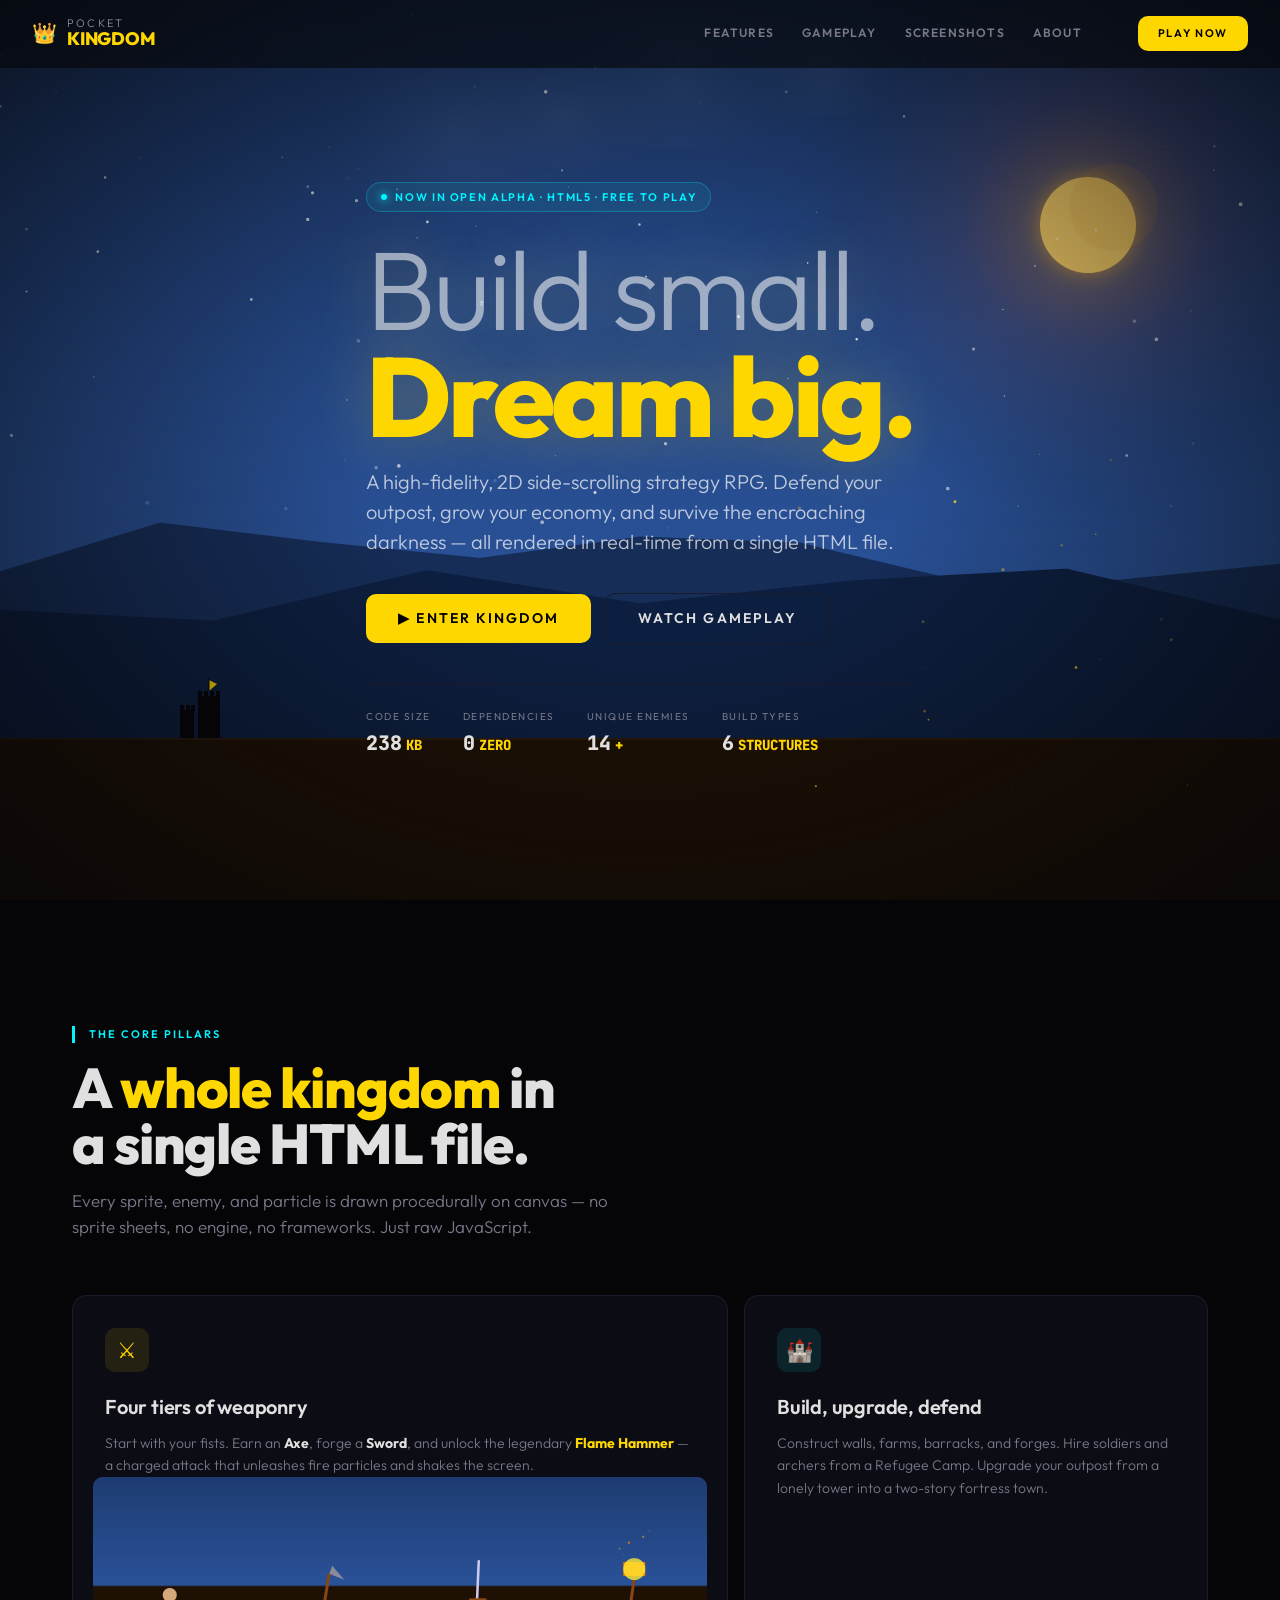
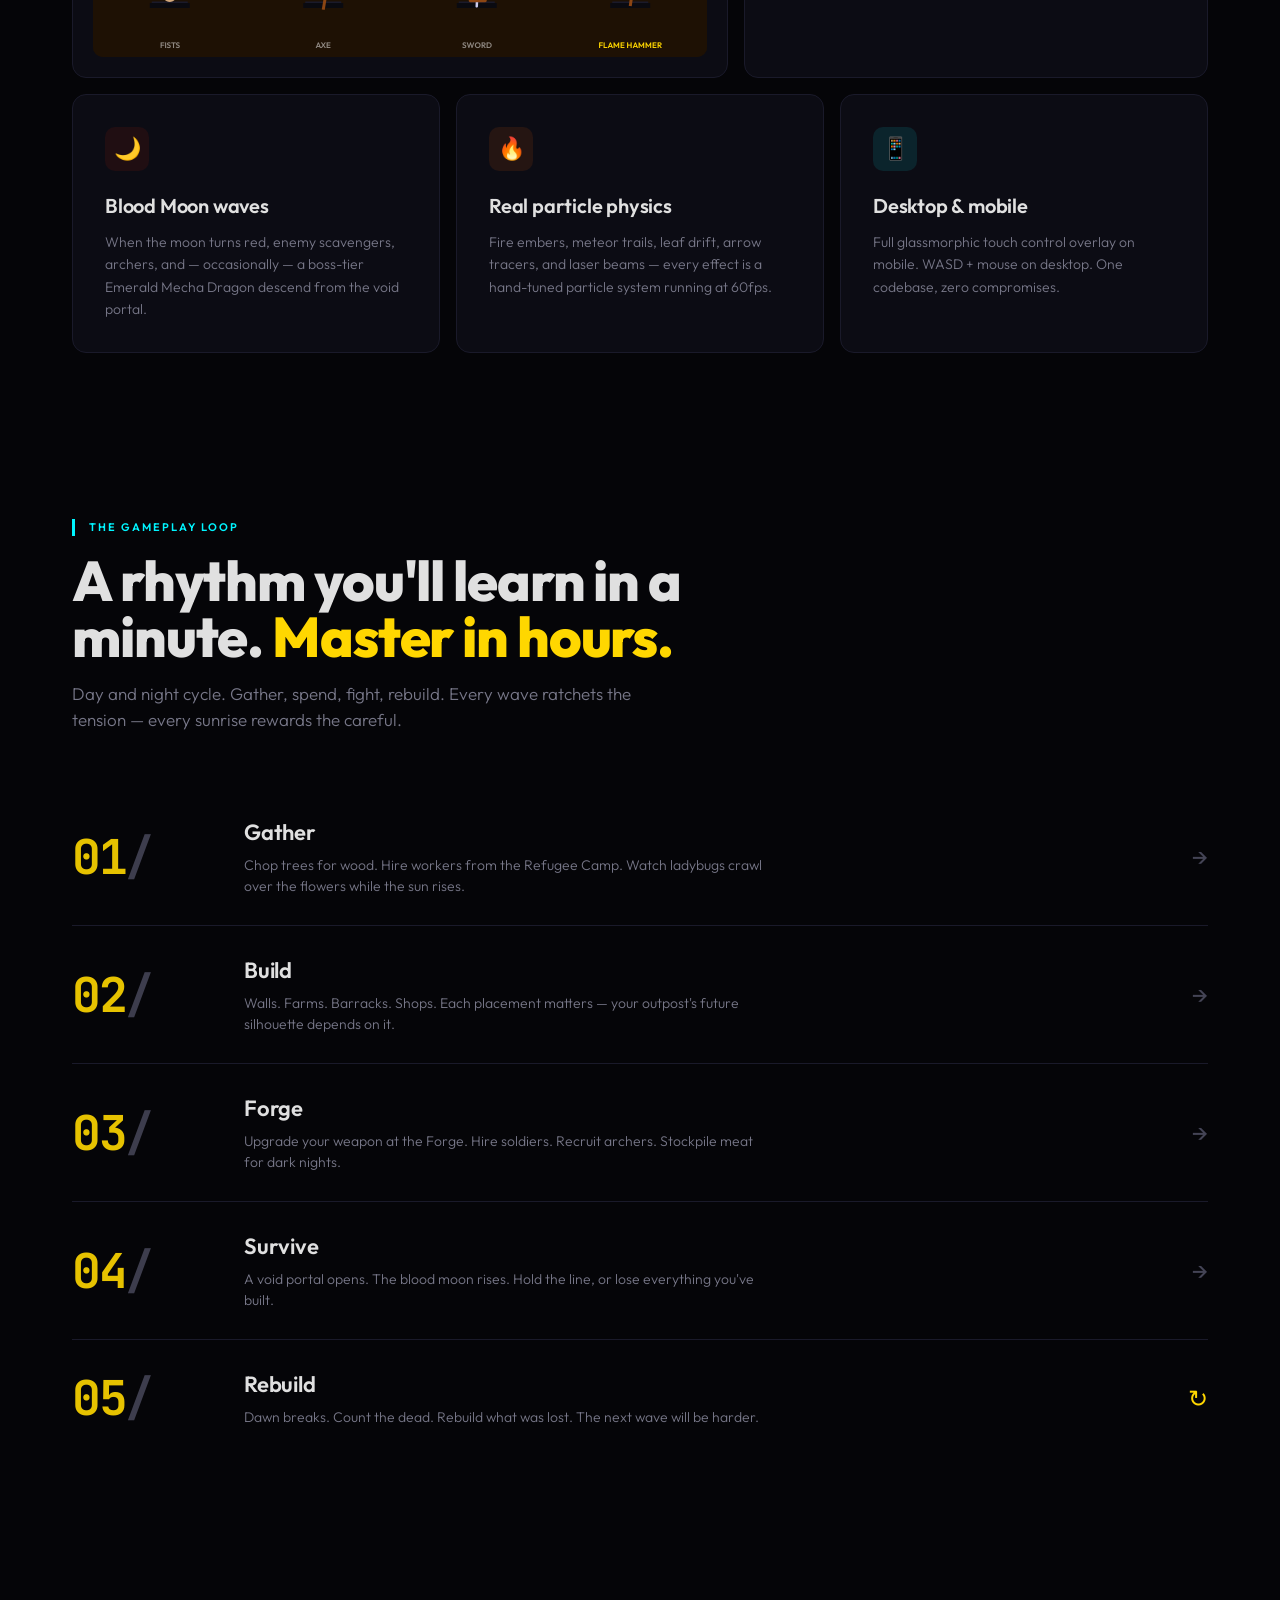
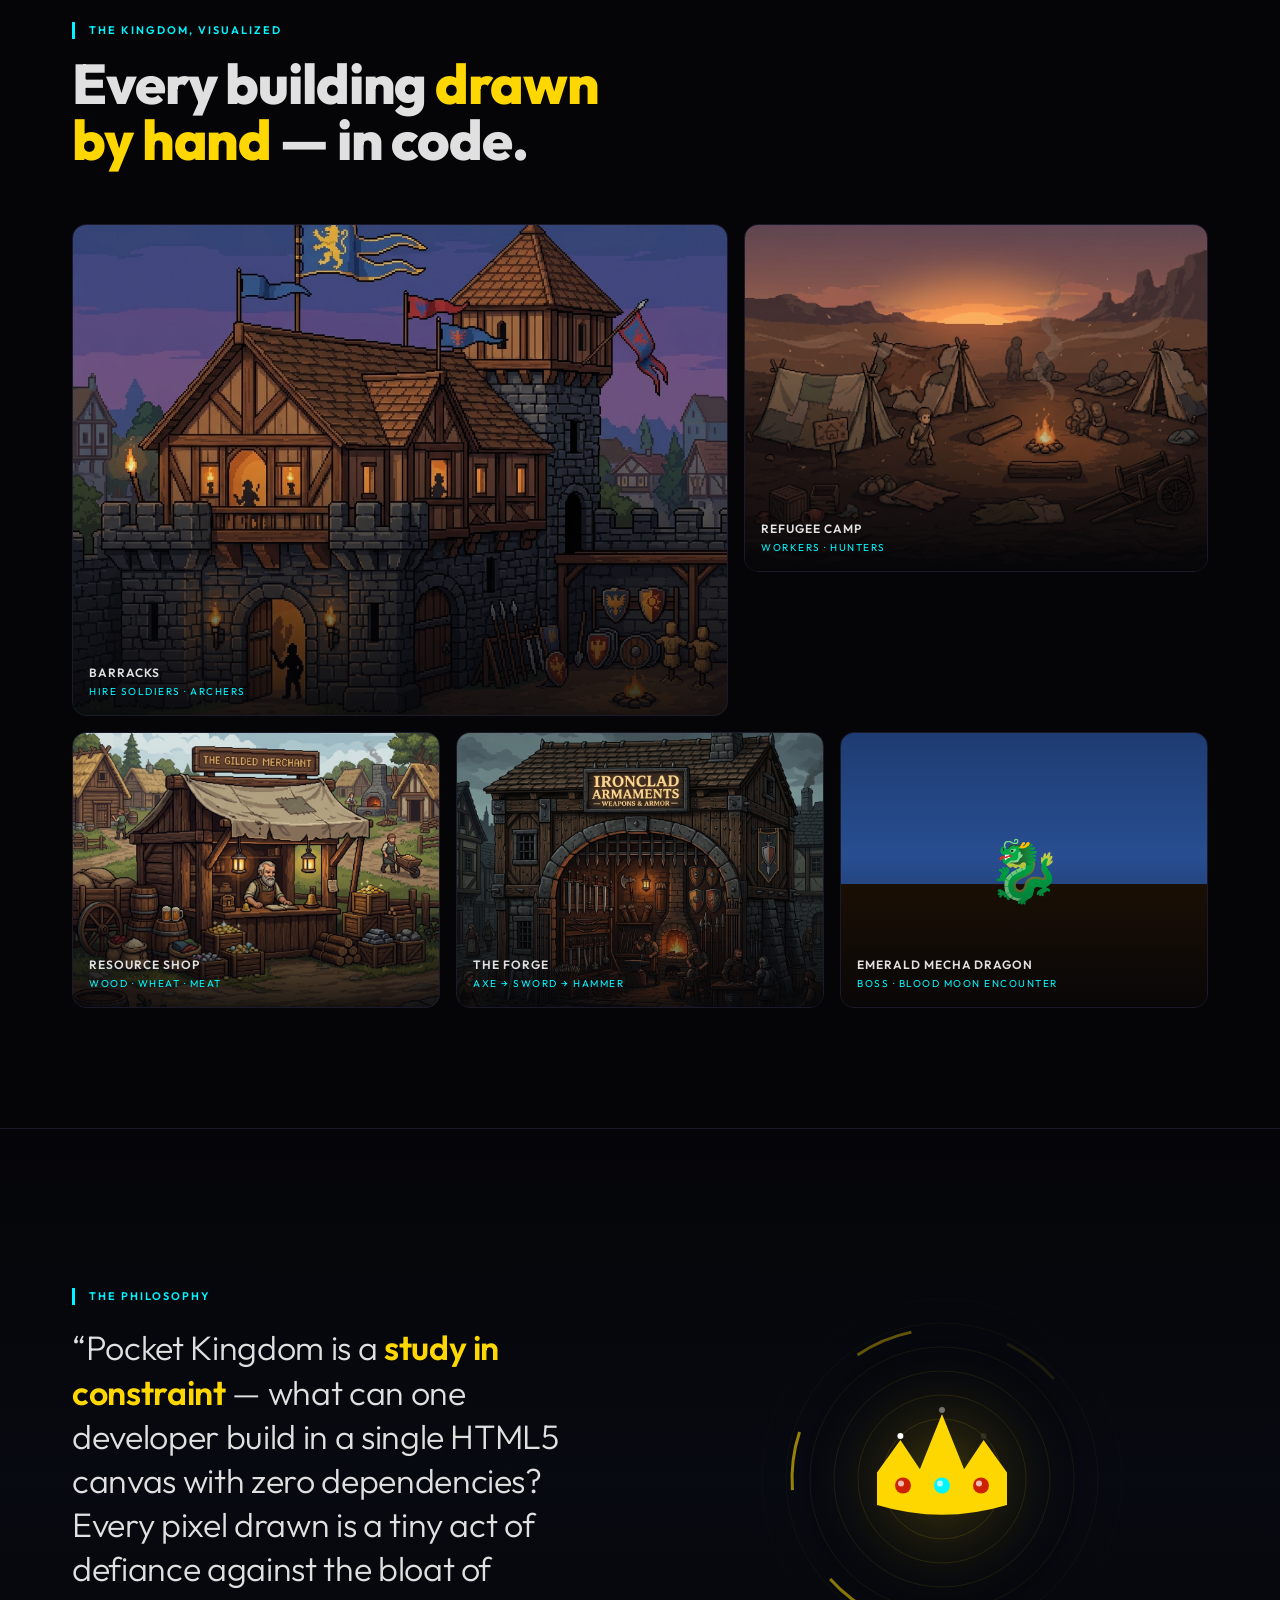
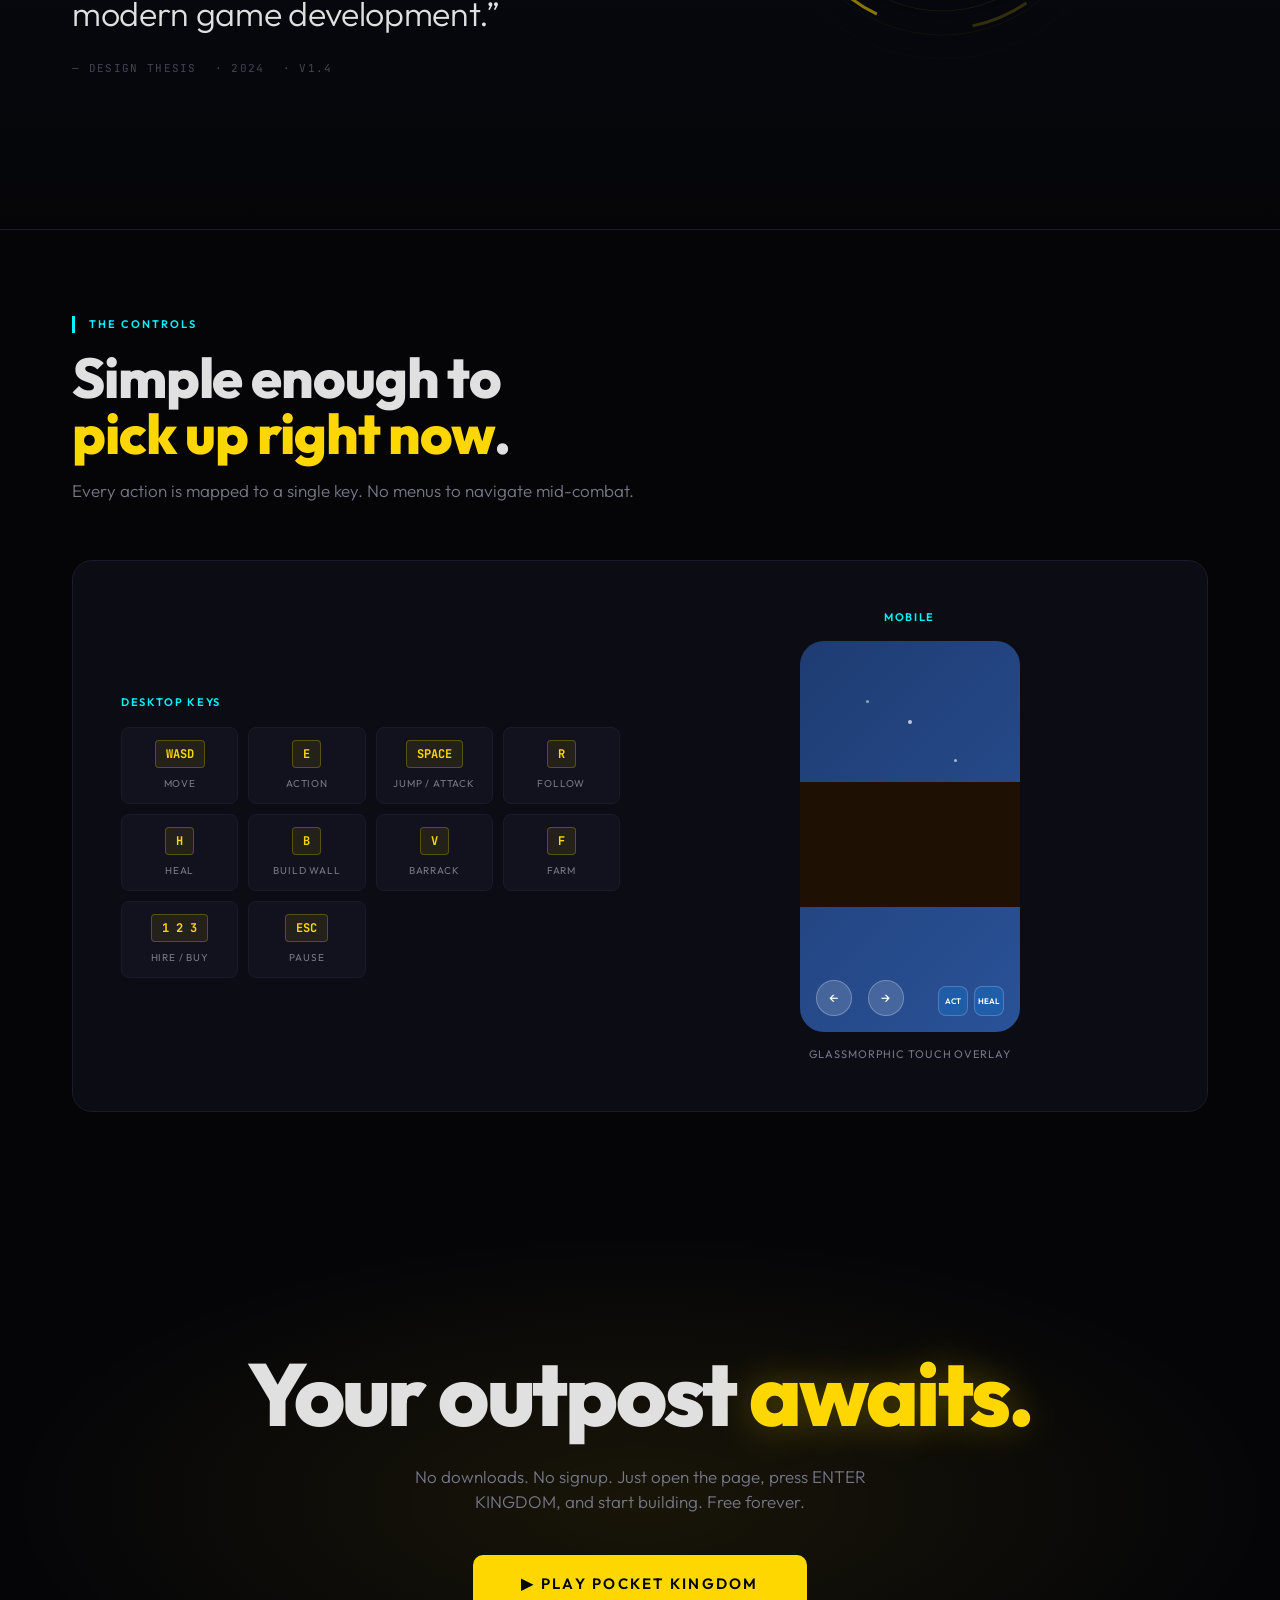
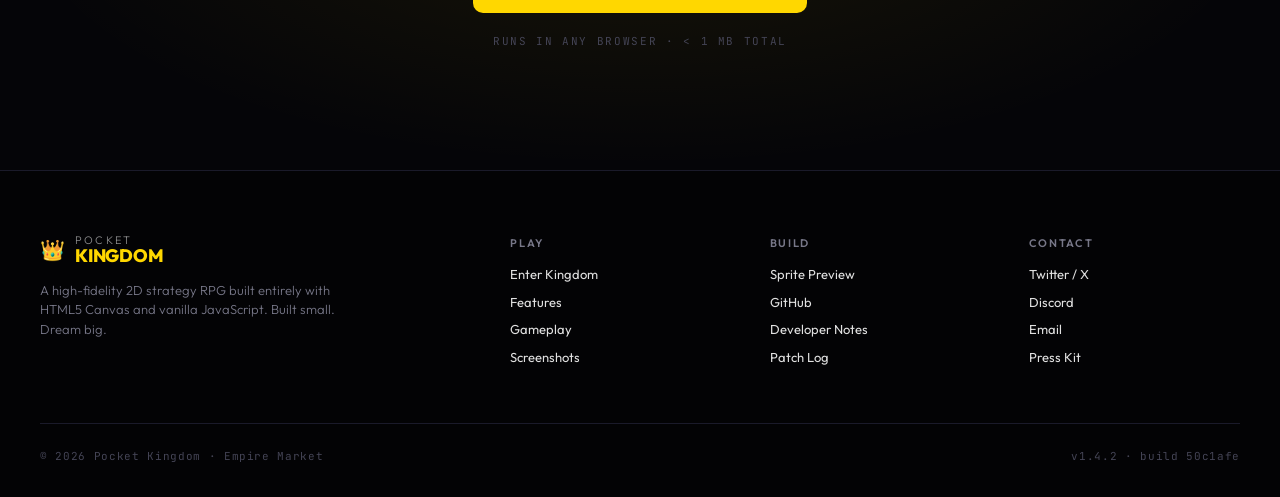
==== landing.html @ aa1c0ee9 "landing page" ====
<!DOCTYPE html>
<html lang="en">
<head>
<meta charset="UTF-8">
<meta name="viewport" content="width=device-width, initial-scale=1.0">
<title>Pocket Kingdom — Build small, Dream big.</title>
<link href="https://fonts.googleapis.com/css2?family=Outfit:wght@300;400;600;800&family=JetBrains+Mono:wght@400;700&display=swap" rel="stylesheet">
<style>
  :root {
    --bg: #050508;
    --surface: #0c0c14;
    --raised: #12121e;
    --border: #1a1a2a;
    --text: #e0e0e0;
    --sub: #777788;
    --muted: #444455;
    --gold: #ffd700;
    --gold-dim: #b89a00;
    --cyan: #00f5ff;
    --fire: #ff6600;
    --blood: #cc2200;
  }
  * { box-sizing: border-box; margin: 0; padding: 0; }
  html { scroll-behavior: smooth; }
  body {
    background: var(--bg); color: var(--text);
    font-family: 'Outfit', sans-serif; font-weight: 400;
    line-height: 1.5; overflow-x: hidden;
  }
  a { color: inherit; text-decoration: none; }
  img, canvas { display: block; max-width: 100%; }

  /* ─── Utility ─── */
  .container { max-width: 1200px; margin: 0 auto; padding: 0 32px; }
  .eyebrow {
    font-size: 11px; font-weight: 600; color: var(--cyan);
    letter-spacing: 0.18em; text-transform: uppercase;
    padding-left: 14px; border-left: 3px solid var(--cyan);
    display: inline-block;
  }
  .btn {
    display: inline-flex; align-items: center; gap: 8px;
    padding: 14px 32px; font-family: inherit; font-size: 14px;
    font-weight: 600; letter-spacing: 0.15em; text-transform: uppercase;
    border: none; border-radius: 10px; cursor: pointer;
    transition: transform 0.15s, box-shadow 0.15s;
  }
  .btn-primary { background: var(--gold); color: #000; }
  .btn-primary:hover { transform: scale(1.04); box-shadow: 0 0 24px rgba(255,215,0,0.35); }
  .btn-ghost {
    background: transparent; color: var(--text);
    border: 1px solid var(--border);
  }
  .btn-ghost:hover { border-color: var(--cyan); color: var(--cyan); }

  /* ─── Nav ─── */
  .nav {
    position: fixed; top: 0; left: 0; right: 0; z-index: 50;
    backdrop-filter: blur(12px); background: rgba(5,5,8,0.6);
    border-bottom: 1px solid transparent;
    transition: background 0.3s, border-color 0.3s;
  }
  .nav.scrolled { background: rgba(5,5,8,0.9); border-bottom-color: var(--border); }
  .nav-inner {
    display: flex; align-items: center; gap: 32px;
    padding: 16px 32px; max-width: 1300px; margin: 0 auto;
  }
  .logo-mark { display: flex; align-items: center; gap: 10px; }
  .logo-mark .crown { color: var(--gold); font-size: 20px; line-height: 1; }
  .logo-mark .text-pocket { font-size: 11px; color: rgba(255,255,255,0.55); letter-spacing: 0.2em; font-weight: 300; }
  .logo-mark .text-kingdom { font-size: 18px; color: var(--gold); font-weight: 800; letter-spacing: -0.01em; line-height: 1; }
  .logo-mark .stacked { display: flex; flex-direction: column; gap: 1px; line-height: 1; }
  .nav-links { display: flex; gap: 28px; margin-left: auto; }
  .nav-links a {
    font-size: 12px; font-weight: 600; color: var(--sub);
    letter-spacing: 0.1em; text-transform: uppercase;
    transition: color 0.2s;
  }
  .nav-links a:hover { color: var(--cyan); }
  .nav-cta { margin-left: 24px; }
  .nav-cta .btn { padding: 9px 20px; font-size: 11px; }
  @media (max-width: 780px) {
    .nav-links { display: none; }
  }

  /* ─── Hero ─── */
  .hero {
    position: relative; min-height: 100vh;
    display: flex; flex-direction: column; justify-content: center;
    padding: 120px 0 80px;
    overflow: hidden;
  }
  #heroCanvas {
    position: absolute; inset: 0; width: 100%; height: 100%;
    z-index: 0;
  }
  .hero-vignette {
    position: absolute; inset: 0; z-index: 1;
    background: radial-gradient(ellipse at center, transparent 30%, rgba(5,5,8,0.75) 100%);
  }
  .hero-inner { position: relative; z-index: 2; }
  .hero-content {
    max-width: 680px;
  }
  .hero-tag {
    display: inline-flex; align-items: center; gap: 8px;
    padding: 6px 14px; border-radius: 999px;
    background: rgba(0,245,255,0.08); border: 1px solid rgba(0,245,255,0.25);
    font-size: 11px; font-weight: 600; color: var(--cyan);
    letter-spacing: 0.15em; text-transform: uppercase;
    margin-bottom: 24px;
  }
  .hero-tag::before {
    content: ''; width: 6px; height: 6px; border-radius: 50%;
    background: var(--cyan); box-shadow: 0 0 8px var(--cyan);
  }
  .hero-title {
    font-size: clamp(48px, 9vw, 112px);
    font-weight: 800; line-height: 0.95;
    letter-spacing: -0.03em;
    margin-bottom: 18px;
    color: var(--gold);
    text-shadow: 0 0 60px rgba(255,215,0,0.25);
  }
  .hero-title .light { color: rgba(255,255,255,0.55); font-weight: 300; }
  .hero-sub {
    font-size: clamp(16px, 2vw, 20px);
    color: rgba(255,255,255,0.7); max-width: 540px;
    margin-bottom: 36px; font-weight: 300;
  }
  .hero-cta { display: flex; flex-wrap: wrap; gap: 14px; align-items: center; margin-bottom: 40px; }
  .hero-stats {
    display: flex; gap: 32px; flex-wrap: wrap;
    padding-top: 24px; border-top: 1px solid var(--border);
  }
  .stat-label { font-size: 10px; color: var(--sub); letter-spacing: 0.15em; text-transform: uppercase; margin-bottom: 4px; }
  .stat-value { font-size: 20px; font-weight: 800; color: var(--text); font-family: 'JetBrains Mono', monospace; }
  .stat-value .unit { color: var(--gold); font-size: 14px; margin-left: 4px; }

  /* ─── Section chrome ─── */
  .section { padding: 120px 0; position: relative; }
  .section-head { margin-bottom: 56px; max-width: 720px; }
  .section-head h2 {
    font-size: clamp(32px, 5vw, 56px);
    font-weight: 800; letter-spacing: -0.02em; line-height: 1;
    margin-top: 16px; margin-bottom: 16px;
    color: var(--text);
    text-wrap: balance;
  }
  .section-head h2 .accent { color: var(--gold); }
  .section-head p {
    font-size: 17px; color: var(--sub); font-weight: 300; max-width: 580px;
    text-wrap: pretty;
  }

  /* ─── Features grid ─── */
  .features-grid {
    display: grid; gap: 16px;
    grid-template-columns: repeat(12, 1fr);
  }
  .feature {
    background: var(--surface); border: 1px solid var(--border);
    border-radius: 14px; padding: 32px; position: relative;
    transition: border-color 0.25s, transform 0.25s;
    overflow: hidden;
  }
  .feature:hover { border-color: rgba(0,245,255,0.4); transform: translateY(-3px); }
  .feature-big { grid-column: span 7; min-height: 380px; display: flex; flex-direction: column; }
  .feature-a { grid-column: span 5; }
  .feature-b { grid-column: span 4; }
  .feature-c { grid-column: span 4; }
  .feature-d { grid-column: span 4; }
  @media (max-width: 900px) {
    .feature-big, .feature-a, .feature-b, .feature-c, .feature-d { grid-column: span 12; }
  }
  .feature-icon {
    width: 44px; height: 44px; border-radius: 10px;
    background: rgba(255,215,0,0.1); color: var(--gold);
    display: flex; align-items: center; justify-content: center;
    margin-bottom: 20px; font-size: 22px;
  }
  .feature-icon.cyan { background: rgba(0,245,255,0.1); color: var(--cyan); }
  .feature-icon.fire { background: rgba(255,102,0,0.1); color: var(--fire); }
  .feature-icon.blood { background: rgba(204,34,0,0.1); color: var(--blood); }
  .feature h3 {
    font-size: 20px; font-weight: 600; letter-spacing: -0.01em;
    margin-bottom: 10px; color: var(--text);
  }
  .feature p { font-size: 14px; color: var(--sub); font-weight: 300; line-height: 1.6; }
  .feature-big .feature-visual {
    margin-top: auto; height: 180px;
    background: linear-gradient(to bottom, #1e3c72 0%, #2a5298 60%, #1e1104 60%, #1e1104 100%);
    border-radius: 10px; position: relative; overflow: hidden;
    margin-left: -12px; margin-right: -12px; margin-bottom: -12px;
  }

  /* ─── Gameplay loop ─── */
  .loop-wrap { margin-top: 48px; }
  .loop-row {
    display: grid; grid-template-columns: 140px 1fr auto;
    gap: 32px; align-items: center;
    padding: 28px 0; border-bottom: 1px solid var(--border);
  }
  .loop-row:last-child { border-bottom: none; }
  .loop-num {
    font-family: 'JetBrains Mono', monospace;
    font-size: 48px; font-weight: 700; color: var(--gold);
    letter-spacing: -0.05em; line-height: 1;
    opacity: 0.9;
  }
  .loop-num .slash { color: var(--muted); }
  .loop-text h4 { font-size: 22px; font-weight: 600; margin-bottom: 6px; letter-spacing: -0.01em; }
  .loop-text p { font-size: 14px; color: var(--sub); font-weight: 300; max-width: 520px; }
  .loop-arrow {
    font-size: 24px; color: var(--muted);
    transition: color 0.2s;
  }
  .loop-row:hover .loop-arrow { color: var(--cyan); }
  @media (max-width: 720px) {
    .loop-row { grid-template-columns: 80px 1fr; }
    .loop-arrow { display: none; }
    .loop-num { font-size: 36px; }
  }

  /* ─── Screenshots ─── */
  .shots {
    display: grid; grid-template-columns: repeat(12, 1fr);
    gap: 16px;
  }
  .shot {
    border-radius: 14px; overflow: hidden;
    position: relative; aspect-ratio: 4/3;
    background: var(--surface); border: 1px solid var(--border);
  }
  .shot img { width: 100%; height: 100%; object-fit: cover; }
  .shot::after {
    content: ''; position: absolute; inset: 0;
    background: linear-gradient(to top, rgba(5,5,8,0.85) 0%, transparent 55%);
    pointer-events: none;
  }
  .shot-caption {
    position: absolute; left: 16px; bottom: 16px; z-index: 2;
    font-size: 12px; font-weight: 600; color: var(--text);
    letter-spacing: 0.08em; text-transform: uppercase;
  }
  .shot-caption small { display: block; color: var(--cyan); font-size: 10px; font-weight: 400; margin-top: 2px; letter-spacing: 0.15em; }
  .shot-a { grid-column: span 7; }
  .shot-b { grid-column: span 5; }
  .shot-c { grid-column: span 4; }
  .shot-d { grid-column: span 4; }
  .shot-e { grid-column: span 4; }
  @media (max-width: 900px) {
    .shot-a, .shot-b, .shot-c, .shot-d, .shot-e { grid-column: span 12; }
  }

  /* ─── Story / About ─── */
  .story {
    position: relative; padding: 140px 0;
    background: linear-gradient(180deg, transparent 0%, rgba(30,60,114,0.08) 50%, transparent 100%);
    border-top: 1px solid var(--border);
    border-bottom: 1px solid var(--border);
  }
  .story-grid {
    display: grid; grid-template-columns: 1fr 1fr; gap: 72px; align-items: center;
  }
  @media (max-width: 900px) { .story-grid { grid-template-columns: 1fr; gap: 48px; } }
  .story-quote {
    font-size: clamp(24px, 3vw, 34px);
    font-weight: 300; line-height: 1.3; letter-spacing: -0.01em;
    color: var(--text); margin-bottom: 24px;
    text-wrap: pretty;
  }
  .story-quote em { color: var(--gold); font-style: normal; font-weight: 600; }
  .story-meta { display: flex; gap: 18px; font-size: 11px; color: var(--muted); letter-spacing: 0.12em; text-transform: uppercase; font-family: 'JetBrains Mono', monospace; }
  .story-visual {
    aspect-ratio: 1/1; max-width: 420px; margin: 0 auto;
    position: relative;
  }

  /* ─── Controls showcase ─── */
  .controls-showcase {
    display: grid; grid-template-columns: 1fr 1fr; gap: 40px; align-items: center;
    background: var(--surface); border: 1px solid var(--border);
    border-radius: 20px; padding: 48px; margin-top: 48px;
  }
  @media (max-width: 780px) { .controls-showcase { grid-template-columns: 1fr; padding: 32px; } }
  .keys-grid { display: grid; grid-template-columns: repeat(auto-fill, minmax(100px, 1fr)); gap: 10px; }
  .key {
    background: var(--raised); border: 1px solid var(--border);
    border-radius: 8px; padding: 12px; text-align: center;
    transition: border-color 0.2s, transform 0.15s;
  }
  .key:hover { border-color: var(--gold); transform: translateY(-2px); }
  .key-cap {
    display: inline-block; padding: 4px 10px;
    font-family: 'JetBrains Mono', monospace;
    font-size: 12px; font-weight: 700; color: var(--gold);
    background: rgba(255,215,0,0.08); border: 1px solid rgba(255,215,0,0.25);
    border-radius: 4px; margin-bottom: 8px;
  }
  .key-label { font-size: 10px; color: var(--sub); letter-spacing: 0.08em; text-transform: uppercase; }

  /* ─── Final CTA ─── */
  .cta-band {
    padding: 120px 32px; text-align: center;
    position: relative; overflow: hidden;
  }
  .cta-band::before {
    content: ''; position: absolute; inset: 0;
    background: radial-gradient(ellipse at center, rgba(255,215,0,0.08), transparent 70%);
    pointer-events: none;
  }
  .cta-band h2 {
    font-size: clamp(40px, 7vw, 88px); font-weight: 800;
    letter-spacing: -0.03em; line-height: 0.95;
    margin-bottom: 28px; color: var(--text);
  }
  .cta-band h2 .gold { color: var(--gold); text-shadow: 0 0 40px rgba(255,215,0,0.3); }
  .cta-band p { font-size: 17px; color: var(--sub); max-width: 520px; margin: 0 auto 40px; font-weight: 300; }

  /* ─── Footer ─── */
  footer {
    background: #030305; padding: 64px 32px 32px;
    border-top: 1px solid var(--border);
  }
  .footer-grid {
    display: grid; grid-template-columns: 2fr 1fr 1fr 1fr; gap: 48px;
    max-width: 1200px; margin: 0 auto;
  }
  @media (max-width: 720px) { .footer-grid { grid-template-columns: 1fr 1fr; } }
  .footer-col h5 {
    font-size: 11px; color: var(--sub); font-weight: 600;
    letter-spacing: 0.15em; text-transform: uppercase;
    margin-bottom: 14px;
  }
  .footer-col a {
    display: block; font-size: 13px; color: var(--text);
    margin-bottom: 8px; font-weight: 400;
    transition: color 0.2s;
  }
  .footer-col a:hover { color: var(--cyan); }
  .footer-bottom {
    max-width: 1200px; margin: 48px auto 0; padding-top: 24px;
    border-top: 1px solid var(--border);
    display: flex; justify-content: space-between; flex-wrap: wrap; gap: 16px;
    font-size: 11px; color: var(--muted); letter-spacing: 0.06em;
    font-family: 'JetBrains Mono', monospace;
  }
</style>
</head>
<body>

<!-- ─── Nav ─── -->
<nav class="nav" id="nav">
  <div class="nav-inner">
    <a class="logo-mark" href="#">
      <span class="crown">👑</span>
      <div class="stacked">
        <span class="text-pocket">POCKET</span>
        <span class="text-kingdom">KINGDOM</span>
      </div>
    </a>
    <div class="nav-links">
      <a href="#features">Features</a>
      <a href="#loop">Gameplay</a>
      <a href="#screenshots">Screenshots</a>
      <a href="#story">About</a>
    </div>
    <div class="nav-cta">
      <a class="btn btn-primary" href="ui_kits/pocket-kingdom/index.html">Play Now</a>
    </div>
  </div>
</nav>

<!-- ─── Hero ─── -->
<header class="hero">
  <canvas id="heroCanvas"></canvas>
  <div class="hero-vignette"></div>
  <div class="container hero-inner">
    <div class="hero-content">
      <span class="hero-tag">Now in Open Alpha · HTML5 · Free to Play</span>
      <h1 class="hero-title"><span class="light">Build small.</span><br>Dream big.</h1>
      <p class="hero-sub">
        A high-fidelity, 2D side-scrolling strategy RPG. Defend your outpost, grow
        your economy, and survive the encroaching darkness — all rendered in real-time
        from a single HTML file.
      </p>
      <div class="hero-cta">
        <a class="btn btn-primary" href="ui_kits/pocket-kingdom/index.html">▶ Enter Kingdom</a>
        <a class="btn btn-ghost" href="#features">Watch Gameplay</a>
      </div>
      <div class="hero-stats">
        <div>
          <div class="stat-label">Code size</div>
          <div class="stat-value">238<span class="unit">KB</span></div>
        </div>
        <div>
          <div class="stat-label">Dependencies</div>
          <div class="stat-value">0<span class="unit">ZERO</span></div>
        </div>
        <div>
          <div class="stat-label">Unique enemies</div>
          <div class="stat-value">14<span class="unit">+</span></div>
        </div>
        <div>
          <div class="stat-label">Build types</div>
          <div class="stat-value">6<span class="unit">STRUCTURES</span></div>
        </div>
      </div>
    </div>
  </div>
</header>

<!-- ─── Features ─── -->
<section class="section" id="features">
  <div class="container">
    <div class="section-head">
      <span class="eyebrow">The Core Pillars</span>
      <h2>A <span class="accent">whole kingdom</span> in a single HTML file.</h2>
      <p>Every sprite, enemy, and particle is drawn procedurally on canvas — no sprite sheets, no engine, no frameworks. Just raw JavaScript.</p>
    </div>
    <div class="features-grid">
      <div class="feature feature-big">
        <div class="feature-icon">⚔</div>
        <h3>Four tiers of weaponry</h3>
        <p>
          Start with your fists. Earn an <strong style="color:var(--text)">Axe</strong>, forge a <strong style="color:var(--text)">Sword</strong>,
          and unlock the legendary <strong style="color:var(--gold)">Flame Hammer</strong> —
          a charged attack that unleashes fire particles and shakes the screen.
        </p>
        <div class="feature-visual" id="weaponVisual"></div>
      </div>
      <div class="feature feature-a">
        <div class="feature-icon cyan">🏰</div>
        <h3>Build, upgrade, defend</h3>
        <p>Construct walls, farms, barracks, and forges. Hire soldiers and archers from a Refugee Camp. Upgrade your outpost from a lonely tower into a two-story fortress town.</p>
      </div>
      <div class="feature feature-b">
        <div class="feature-icon blood">🌙</div>
        <h3>Blood Moon waves</h3>
        <p>When the moon turns red, enemy scavengers, archers, and — occasionally — a boss-tier Emerald Mecha Dragon descend from the void portal.</p>
      </div>
      <div class="feature feature-c">
        <div class="feature-icon fire">🔥</div>
        <h3>Real particle physics</h3>
        <p>Fire embers, meteor trails, leaf drift, arrow tracers, and laser beams — every effect is a hand-tuned particle system running at 60fps.</p>
      </div>
      <div class="feature feature-d">
        <div class="feature-icon cyan">📱</div>
        <h3>Desktop &amp; mobile</h3>
        <p>Full glassmorphic touch control overlay on mobile. WASD + mouse on desktop. One codebase, zero compromises.</p>
      </div>
    </div>
  </div>
</section>

<!-- ─── Gameplay loop ─── -->
<section class="section" id="loop" style="padding-top:40px">
  <div class="container">
    <div class="section-head">
      <span class="eyebrow">The Gameplay Loop</span>
      <h2>A rhythm you'll learn in a minute. <span class="accent">Master in hours.</span></h2>
      <p>Day and night cycle. Gather, spend, fight, rebuild. Every wave ratchets the tension — every sunrise rewards the careful.</p>
    </div>

    <div class="loop-wrap">
      <div class="loop-row">
        <div class="loop-num">01<span class="slash">/</span></div>
        <div class="loop-text">
          <h4>Gather</h4>
          <p>Chop trees for wood. Hire workers from the Refugee Camp. Watch ladybugs crawl over the flowers while the sun rises.</p>
        </div>
        <div class="loop-arrow">→</div>
      </div>
      <div class="loop-row">
        <div class="loop-num">02<span class="slash">/</span></div>
        <div class="loop-text">
          <h4>Build</h4>
          <p>Walls. Farms. Barracks. Shops. Each placement matters — your outpost's future silhouette depends on it.</p>
        </div>
        <div class="loop-arrow">→</div>
      </div>
      <div class="loop-row">
        <div class="loop-num">03<span class="slash">/</span></div>
        <div class="loop-text">
          <h4>Forge</h4>
          <p>Upgrade your weapon at the Forge. Hire soldiers. Recruit archers. Stockpile meat for dark nights.</p>
        </div>
        <div class="loop-arrow">→</div>
      </div>
      <div class="loop-row">
        <div class="loop-num">04<span class="slash">/</span></div>
        <div class="loop-text">
          <h4>Survive</h4>
          <p>A void portal opens. The blood moon rises. Hold the line, or lose everything you've built.</p>
        </div>
        <div class="loop-arrow">→</div>
      </div>
      <div class="loop-row">
        <div class="loop-num">05<span class="slash">/</span></div>
        <div class="loop-text">
          <h4>Rebuild</h4>
          <p>Dawn breaks. Count the dead. Rebuild what was lost. The next wave will be harder.</p>
        </div>
        <div class="loop-arrow" style="color:var(--gold)">↻</div>
      </div>
    </div>
  </div>
</section>

<!-- ─── Screenshots ─── -->
<section class="section" id="screenshots" style="padding-top:40px">
  <div class="container">
    <div class="section-head">
      <span class="eyebrow">The Kingdom, Visualized</span>
      <h2>Every building <span class="accent">drawn by hand</span> — in code.</h2>
    </div>
    <div class="shots">
      <div class="shot shot-a">
        <img src="assets/barracks.png" alt="Barracks">
        <div class="shot-caption">Barracks<small>HIRE SOLDIERS · ARCHERS</small></div>
      </div>
      <div class="shot shot-b">
        <img src="assets/refugee_camp.png" alt="Refugee Camp">
        <div class="shot-caption">Refugee Camp<small>WORKERS · HUNTERS</small></div>
      </div>
      <div class="shot shot-c">
        <img src="assets/resource_shop.png" alt="Resource Shop">
        <div class="shot-caption">Resource Shop<small>WOOD · WHEAT · MEAT</small></div>
      </div>
      <div class="shot shot-d">
        <img src="assets/weapon_shop.png" alt="The Forge">
        <div class="shot-caption">The Forge<small>AXE → SWORD → HAMMER</small></div>
      </div>
      <div class="shot shot-e">
        <div style="width:100%;height:100%;background:linear-gradient(180deg,#1e3c72 0%,#2a5298 55%,#1e1104 55%,#1e1104 100%);position:relative" id="dragonShot">
          <div style="position:absolute;inset:0;display:flex;align-items:center;justify-content:center;font-size:60px">🐉</div>
        </div>
        <div class="shot-caption">Emerald Mecha Dragon<small>BOSS · BLOOD MOON ENCOUNTER</small></div>
      </div>
    </div>
  </div>
</section>

<!-- ─── Story / About ─── -->
<section class="story" id="story">
  <div class="container">
    <div class="story-grid">
      <div>
        <span class="eyebrow">The Philosophy</span>
        <p class="story-quote" style="margin-top:20px">
          “Pocket Kingdom is a <em>study in constraint</em> — what can one developer build
          in a single HTML5 canvas with zero dependencies? Every pixel drawn is a tiny
          act of defiance against the bloat of modern game development.”
        </p>
        <div class="story-meta">
          <span>— Design Thesis</span>
          <span>· 2024</span>
          <span>· V1.4</span>
        </div>
      </div>
      <div class="story-visual">
        <canvas id="storyCanvas" width="420" height="420" style="width:100%;height:auto"></canvas>
      </div>
    </div>
  </div>
</section>

<!-- ─── Controls showcase ─── -->
<section class="section" style="padding-top:80px">
  <div class="container">
    <div class="section-head">
      <span class="eyebrow">The Controls</span>
      <h2>Simple enough to <span class="accent">pick up right now</span>.</h2>
      <p>Every action is mapped to a single key. No menus to navigate mid-combat.</p>
    </div>
    <div class="controls-showcase">
      <div>
        <div style="font-size:11px;color:var(--cyan);letter-spacing:0.15em;text-transform:uppercase;font-weight:600;margin-bottom:16px">Desktop Keys</div>
        <div class="keys-grid">
          <div class="key"><span class="key-cap">WASD</span><div class="key-label">Move</div></div>
          <div class="key"><span class="key-cap">E</span><div class="key-label">Action</div></div>
          <div class="key"><span class="key-cap">SPACE</span><div class="key-label">Jump / Attack</div></div>
          <div class="key"><span class="key-cap">R</span><div class="key-label">Follow</div></div>
          <div class="key"><span class="key-cap">H</span><div class="key-label">Heal</div></div>
          <div class="key"><span class="key-cap">B</span><div class="key-label">Build Wall</div></div>
          <div class="key"><span class="key-cap">V</span><div class="key-label">Barrack</div></div>
          <div class="key"><span class="key-cap">F</span><div class="key-label">Farm</div></div>
          <div class="key"><span class="key-cap">1 2 3</span><div class="key-label">Hire / Buy</div></div>
          <div class="key"><span class="key-cap">ESC</span><div class="key-label">Pause</div></div>
        </div>
      </div>
      <div style="text-align:center">
        <div style="font-size:11px;color:var(--cyan);letter-spacing:0.15em;text-transform:uppercase;font-weight:600;margin-bottom:16px">Mobile</div>
        <div style="background:linear-gradient(135deg,#1e3c72,#2a5298);aspect-ratio:9/16;max-width:220px;margin:0 auto;border-radius:24px;position:relative;padding:20px;overflow:hidden">
          <!-- Mini mobile preview -->
          <div style="position:absolute;bottom:16px;left:16px;display:flex;gap:16px">
            <div style="width:36px;height:36px;border-radius:50%;background:rgba(255,255,255,0.15);border:1px solid rgba(255,255,255,0.25);display:flex;align-items:center;justify-content:center;font-size:14px;color:#fff">←</div>
            <div style="width:36px;height:36px;border-radius:50%;background:rgba(255,255,255,0.15);border:1px solid rgba(255,255,255,0.25);display:flex;align-items:center;justify-content:center;font-size:14px;color:#fff">→</div>
          </div>
          <div style="position:absolute;bottom:16px;right:16px;display:flex;gap:6px">
            <div style="width:30px;height:30px;border-radius:8px;background:rgba(0,150,255,0.2);border:1px solid rgba(255,255,255,0.2);display:flex;align-items:center;justify-content:center;font-size:8px;color:#fff;font-weight:600">ACT</div>
            <div style="width:30px;height:30px;border-radius:8px;background:rgba(0,150,255,0.2);border:1px solid rgba(255,255,255,0.2);display:flex;align-items:center;justify-content:center;font-size:8px;color:#fff;font-weight:600">HEAL</div>
          </div>
          <div style="position:absolute;top:20%;left:50%;transform:translateX(-50%);width:4px;height:4px;background:#fff;border-radius:50%;opacity:0.7"></div>
          <div style="position:absolute;top:15%;left:30%;width:3px;height:3px;background:#fff;border-radius:50%;opacity:0.5"></div>
          <div style="position:absolute;top:30%;left:70%;width:3px;height:3px;background:#fff;border-radius:50%;opacity:0.6"></div>
          <div style="position:absolute;bottom:32%;left:0;right:0;height:32%;background:#1e1104"></div>
        </div>
        <div style="font-size:11px;color:var(--sub);margin-top:14px;letter-spacing:0.08em;text-transform:uppercase">Glassmorphic Touch Overlay</div>
      </div>
    </div>
  </div>
</section>

<!-- ─── Final CTA ─── -->
<section class="cta-band">
  <div class="container" style="position:relative">
    <h2>Your outpost <span class="gold">awaits.</span></h2>
    <p>No downloads. No signup. Just open the page, press ENTER KINGDOM, and start building. Free forever.</p>
    <a class="btn btn-primary" href="ui_kits/pocket-kingdom/index.html" style="padding:18px 48px;font-size:15px">▶ Play Pocket Kingdom</a>
    <div style="margin-top:20px;font-size:11px;color:var(--muted);letter-spacing:0.15em;text-transform:uppercase;font-family:'JetBrains Mono',monospace">
      Runs in any browser · &lt; 1 MB total
    </div>
  </div>
</section>

<!-- ─── Footer ─── -->
<footer>
  <div class="footer-grid">
    <div>
      <div class="logo-mark" style="margin-bottom:16px">
        <span class="crown">👑</span>
        <div class="stacked">
          <span class="text-pocket">POCKET</span>
          <span class="text-kingdom">KINGDOM</span>
        </div>
      </div>
      <p style="font-size:13px;color:var(--sub);font-weight:300;max-width:320px">A high-fidelity 2D strategy RPG built entirely with HTML5 Canvas and vanilla JavaScript. Built small. Dream big.</p>
    </div>
    <div class="footer-col">
      <h5>Play</h5>
      <a href="ui_kits/pocket-kingdom/index.html">Enter Kingdom</a>
      <a href="#features">Features</a>
      <a href="#loop">Gameplay</a>
      <a href="#screenshots">Screenshots</a>
    </div>
    <div class="footer-col">
      <h5>Build</h5>
      <a href="sprite_preview.html">Sprite Preview</a>
      <a href="#">GitHub</a>
      <a href="#">Developer Notes</a>
      <a href="#">Patch Log</a>
    </div>
    <div class="footer-col">
      <h5>Contact</h5>
      <a href="#">Twitter / X</a>
      <a href="#">Discord</a>
      <a href="#">Email</a>
      <a href="#">Press Kit</a>
    </div>
  </div>
  <div class="footer-bottom">
    <div>© 2026 Pocket Kingdom · Empire Market</div>
    <div>v1.4.2 · build 50c1afe</div>
  </div>
</footer>

<script>
/* ─── Nav scroll state ─── */
window.addEventListener('scroll', () => {
  document.getElementById('nav').classList.toggle('scrolled', window.scrollY > 40);
});

/* ─── Hero animated canvas ─── */
(() => {
  const c = document.getElementById('heroCanvas');
  const ctx = c.getContext('2d');
  function resize() {
    c.width = window.innerWidth * 2;
    c.height = window.innerHeight * 2;
    c.style.width = window.innerWidth + 'px';
    c.style.height = window.innerHeight + 'px';
    ctx.scale(2, 2);
  }
  resize();
  window.addEventListener('resize', () => { resize(); seed(); });

  const W = () => window.innerWidth, H = () => window.innerHeight;

  let stars, mountains, clouds, embers;
  function seed() {
    stars = Array.from({length: 150}, () => ({
      x: Math.random()*W(), y: Math.random()*H()*0.65,
      r: Math.random()*1.6 + 0.3, phase: Math.random()*Math.PI*2,
    }));
    mountains = [
      { y: 0.72, color: '#162d58', peaks: Array.from({length:9}, () => 0.58 + Math.random()*0.08) },
      { y: 0.76, color: '#0d1f40', peaks: Array.from({length:7}, () => 0.63 + Math.random()*0.06) },
    ];
    clouds = Array.from({length: 4}, () => ({
      x: Math.random()*W(), y: 40 + Math.random()*160,
      w: 140 + Math.random()*160, speed: 0.04 + Math.random()*0.06,
    }));
    embers = Array.from({length: 20}, () => ({
      x: W()*0.6 + Math.random()*W()*0.4,
      y: H()*0.5 + Math.random()*H()*0.4,
      r: Math.random()*1.2 + 0.4,
      vy: -0.2 - Math.random()*0.4,
      phase: Math.random()*Math.PI*2,
    }));
  }
  seed();

  function drawMountainRange(m) {
    ctx.fillStyle = m.color;
    ctx.beginPath();
    ctx.moveTo(0, H()*m.y);
    const n = m.peaks.length;
    for (let i = 0; i < n; i++) {
      const x = (W() / (n-1)) * i;
      ctx.lineTo(x, H() * m.peaks[i]);
    }
    ctx.lineTo(W(), H()*m.y);
    ctx.lineTo(W(), H());
    ctx.lineTo(0, H());
    ctx.closePath();
    ctx.fill();
  }

  let raf;
  function loop(t) {
    t = t * 0.001;
    ctx.clearRect(0, 0, W(), H());

    // Night sky gradient with slight gold glow at top-right
    const sky = ctx.createLinearGradient(0, 0, 0, H());
    sky.addColorStop(0, '#1e3c72');
    sky.addColorStop(0.65, '#2a5298');
    sky.addColorStop(0.72, '#1a2040');
    ctx.fillStyle = sky;
    ctx.fillRect(0, 0, W(), H());

    // Gold glow blob (blood moon hint)
    const glow = ctx.createRadialGradient(W()*0.85, H()*0.25, 10, W()*0.85, H()*0.25, 300);
    glow.addColorStop(0, 'rgba(255, 180, 50, 0.4)');
    glow.addColorStop(0.4, 'rgba(255, 100, 50, 0.1)');
    glow.addColorStop(1, 'transparent');
    ctx.fillStyle = glow;
    ctx.fillRect(0, 0, W(), H());

    // Moon
    ctx.beginPath();
    ctx.arc(W()*0.85, H()*0.25, 48, 0, Math.PI*2);
    ctx.fillStyle = '#f8d068';
    ctx.shadowColor = 'rgba(255, 180, 50, 0.6)';
    ctx.shadowBlur = 40;
    ctx.fill();
    ctx.shadowBlur = 0;
    // Moon crater shadow
    ctx.beginPath();
    ctx.arc(W()*0.87, H()*0.23, 44, 0, Math.PI*2);
    ctx.fillStyle = 'rgba(200, 140, 40, 0.12)';
    ctx.fill();

    // Stars
    stars.forEach(s => {
      const a = 0.3 + 0.5 * Math.sin(t*0.8 + s.phase);
      ctx.beginPath();
      ctx.arc(s.x, s.y, s.r, 0, Math.PI*2);
      ctx.fillStyle = `rgba(255,255,255,${a})`;
      ctx.fill();
    });

    // Clouds
    clouds.forEach(cl => {
      cl.x -= cl.speed;
      if (cl.x + cl.w < -100) cl.x = W() + 50;
      const grd = ctx.createRadialGradient(cl.x, cl.y, 0, cl.x, cl.y, cl.w*0.6);
      grd.addColorStop(0, 'rgba(255,255,255,0.05)');
      grd.addColorStop(1, 'transparent');
      ctx.fillStyle = grd;
      ctx.beginPath();
      ctx.ellipse(cl.x, cl.y, cl.w*0.6, cl.w*0.25, 0, 0, Math.PI*2);
      ctx.fill();
    });

    // Mountain silhouettes
    mountains.forEach(drawMountainRange);

    // Ground
    ctx.fillStyle = '#1e1104';
    ctx.fillRect(0, H()*0.82, W(), H()*0.18);
    ctx.fillStyle = '#2a1a08';
    ctx.fillRect(0, H()*0.82, W(), 2);

    // Tiny castle silhouette center-left
    const bx = W()*0.15, by = H()*0.82;
    ctx.fillStyle = '#050508';
    // left tower
    ctx.fillRect(bx-12, by-28, 14, 28);
    [bx-12, bx-6, bx-1].forEach(tx => ctx.fillRect(tx, by-33, 4, 6));
    // main
    ctx.fillRect(bx+6, by-42, 22, 42);
    [bx+6, bx+12, bx+18, bx+24].forEach(tx => ctx.fillRect(tx, by-47, 4, 6));
    // flag
    ctx.fillStyle = '#ffd700';
    ctx.beginPath();
    ctx.moveTo(bx+17, by-47);
    ctx.lineTo(bx+17, by-58);
    ctx.lineTo(bx+25, by-54);
    ctx.closePath();
    ctx.fill();
    ctx.strokeStyle = '#050508'; ctx.lineWidth = 1;
    ctx.beginPath(); ctx.moveTo(bx+17, by-47); ctx.lineTo(bx+17, by-60); ctx.stroke();

    // Fire embers on the right (forge glow)
    embers.forEach(e => {
      e.y += e.vy;
      if (e.y < H()*0.3) {
        e.y = H()*0.85 + Math.random()*40;
        e.x = W()*0.62 + Math.random()*W()*0.35;
      }
      const a = 0.4 + 0.4 * Math.sin(t*4 + e.phase);
      ctx.beginPath();
      ctx.arc(e.x, e.y, e.r, 0, Math.PI*2);
      ctx.fillStyle = `rgba(255, ${150 + Math.floor(a*100)}, 50, ${a})`;
      ctx.fill();
    });

    raf = requestAnimationFrame(loop);
  }
  loop(0);
})();

/* ─── Story canvas (crown) ─── */
(() => {
  const c = document.getElementById('storyCanvas');
  if (!c) return;
  const ctx = c.getContext('2d');
  const W = 420, H = 420;

  function render(t) {
    ctx.clearRect(0,0,W,H);
    // concentric ring background
    for (let r = 180; r > 40; r -= 24) {
      const a = 0.06 + (180 - r) / 300;
      ctx.beginPath(); ctx.arc(W/2, H/2, r, 0, Math.PI*2);
      ctx.strokeStyle = `rgba(255, 215, 0, ${a * 0.3})`;
      ctx.lineWidth = 1; ctx.stroke();
    }
    // rotating gold arcs
    for (let i = 0; i < 6; i++) {
      const base = t * 0.0003 + i * Math.PI/3;
      ctx.beginPath();
      ctx.arc(W/2, H/2, 150, base, base + Math.PI/8);
      ctx.strokeStyle = `rgba(255, 215, 0, ${0.3 + 0.3*Math.sin(t*0.002 + i)})`;
      ctx.lineWidth = 3; ctx.stroke();
    }
    // central glow
    const glow = ctx.createRadialGradient(W/2, H/2, 10, W/2, H/2, 140);
    glow.addColorStop(0, 'rgba(255,215,0,0.2)');
    glow.addColorStop(1, 'transparent');
    ctx.fillStyle = glow; ctx.fillRect(0,0,W,H);

    // Draw crown
    const cx = W/2, cy = H/2, w = 130, h = 65;
    ctx.fillStyle = '#ffd700';
    ctx.beginPath();
    ctx.moveTo(cx - w/2, cy + h*0.4);
    ctx.lineTo(cx - w/2, cy - h*0.1);
    ctx.lineTo(cx - w*0.32, cy - h*0.6);
    ctx.lineTo(cx - w*0.17, cy - h*0.15);
    ctx.lineTo(cx, cy - h);
    ctx.lineTo(cx + w*0.17, cy - h*0.15);
    ctx.lineTo(cx + w*0.32, cy - h*0.6);
    ctx.lineTo(cx + w/2, cy - h*0.1);
    ctx.lineTo(cx + w/2, cy + h*0.4);
    ctx.quadraticCurveTo(cx, cy + h*0.7, cx - w/2, cy + h*0.4);
    ctx.closePath();
    ctx.fill();

    // Gems
    const gems = ['#cc2200', '#00f5ff', '#cc2200'];
    gems.forEach((gc, i) => {
      const gx = cx - w*0.3 + (w*0.6/2) * i;
      const gy = cy + h*0.1;
      ctx.beginPath(); ctx.arc(gx, gy, 8, 0, Math.PI*2);
      ctx.fillStyle = gc; ctx.fill();
      ctx.beginPath(); ctx.arc(gx-2, gy-2, 3, 0, Math.PI*2);
      ctx.fillStyle = 'rgba(255,255,255,0.7)'; ctx.fill();
    });

    // Spike tips - tiny stars on each spike
    [-w*0.32, 0, w*0.32].forEach((dx, i) => {
      const y = cy - (i === 1 ? h : h*0.6);
      const a = 0.5 + 0.5*Math.sin(t*0.003 + i*2);
      ctx.beginPath(); ctx.arc(cx + dx, y - 4, 3, 0, Math.PI*2);
      ctx.fillStyle = `rgba(255,255,255,${a})`;
      ctx.fill();
    });

    requestAnimationFrame(render);
  }
  render(0);
})();

/* ─── Weapon visual (feature card) ─── */
(() => {
  const v = document.getElementById('weaponVisual');
  if (!v) return;
  const c = document.createElement('canvas');
  c.width = v.clientWidth * 2 || 800;
  c.height = 360;
  c.style.width = '100%';
  c.style.height = '100%';
  v.appendChild(c);
  const ctx = c.getContext('2d');

  const weapons = [
    { name: 'FISTS', color: '#d4a87a', draw: (ctx, x, y) => {
      ctx.fillStyle = '#d4a87a';
      ctx.beginPath(); ctx.arc(x, y, 14, 0, Math.PI*2); ctx.fill();
    }},
    { name: 'AXE', color: '#aaaacc', draw: (ctx, x, y) => {
      ctx.strokeStyle = '#8b4513'; ctx.lineWidth = 6;
      ctx.beginPath(); ctx.moveTo(x, y+30); ctx.lineTo(x+12, y-42); ctx.stroke();
      ctx.fillStyle = '#8a8a9a';
      ctx.beginPath(); ctx.moveTo(x+12, y-42); ctx.lineTo(x+42, y-30); ctx.lineTo(x+18, y-58); ctx.closePath(); ctx.fill();
    }},
    { name: 'SWORD', color: '#ccccee', draw: (ctx, x, y) => {
      ctx.strokeStyle = '#ccccee'; ctx.lineWidth = 5; ctx.lineCap = 'round';
      ctx.beginPath(); ctx.moveTo(x, y+30); ctx.lineTo(x+4, y-60); ctx.stroke();
      ctx.strokeStyle = '#8b4513'; ctx.lineWidth = 8;
      ctx.beginPath(); ctx.moveTo(x-12, y+18); ctx.lineTo(x+16, y+18); ctx.stroke();
    }},
    { name: 'FLAME HAMMER', color: '#ff6600', draw: (ctx, x, y, t) => {
      ctx.strokeStyle = '#8b4513'; ctx.lineWidth = 6;
      ctx.beginPath(); ctx.moveTo(x, y+30); ctx.lineTo(x+10, y-40); ctx.stroke();
      const pulse = 0.5 + 0.5*Math.sin(t*0.006);
      ctx.fillStyle = `rgb(${220+Math.floor(pulse*30)}, ${80+Math.floor(pulse*60)}, 0)`;
      ctx.fillRect(x-14, y-58, 44, 28);
      ctx.fillStyle = `rgba(255, ${200+Math.floor(pulse*50)}, 50, ${0.5+pulse*0.4})`;
      ctx.beginPath(); ctx.arc(x+8, y-44, 22, 0, Math.PI*2); ctx.fill();
      // embers
      for (let i = 0; i < 6; i++) {
        const ex = x + 8 + Math.cos(t*0.003 + i) * 30;
        const ey = y - 44 - (t*0.05 + i*12) % 80;
        ctx.beginPath(); ctx.arc(ex, ey, 1.5 + Math.sin(t*0.01+i), 0, Math.PI*2);
        ctx.fillStyle = `rgba(255, ${100+Math.floor(Math.random()*100)}, 0, ${0.3+Math.random()*0.5})`;
        ctx.fill();
      }
    }},
  ];

  function loop(t) {
    ctx.clearRect(0,0,c.width,c.height);
    const W = c.width, H = c.height;
    // bg gradient
    const grd = ctx.createLinearGradient(0,0,0,H);
    grd.addColorStop(0,'#1e3c72'); grd.addColorStop(0.6,'#2a5298'); grd.addColorStop(0.61,'#1e1104'); grd.addColorStop(1,'#1e1104');
    ctx.fillStyle = grd; ctx.fillRect(0,0,W,H);

    const slotW = W / weapons.length;
    const groundY = H*0.7;

    weapons.forEach((w, i) => {
      const x = slotW * i + slotW/2;
      // pedestal
      ctx.fillStyle = '#0a0a10';
      ctx.fillRect(x - 40, groundY, 80, 10);
      ctx.fillStyle = '#1a1a2a';
      ctx.fillRect(x - 36, groundY - 3, 72, 3);

      // weapon — lift & rotate slightly
      const bob = Math.sin(t*0.002 + i*1.5) * 5;
      ctx.save();
      ctx.translate(x, groundY + bob - 20);
      w.draw(ctx, 0, 0, t);
      ctx.restore();

      // name
      ctx.textAlign = 'center';
      ctx.font = "600 16px 'Outfit'";
      ctx.fillStyle = i === 3 ? '#ffd700' : 'rgba(255,255,255,0.5)';
      ctx.fillText(w.name, x, H - 18);
    });

    requestAnimationFrame(loop);
  }
  loop(0);
})();

</script>
</body>
</html>
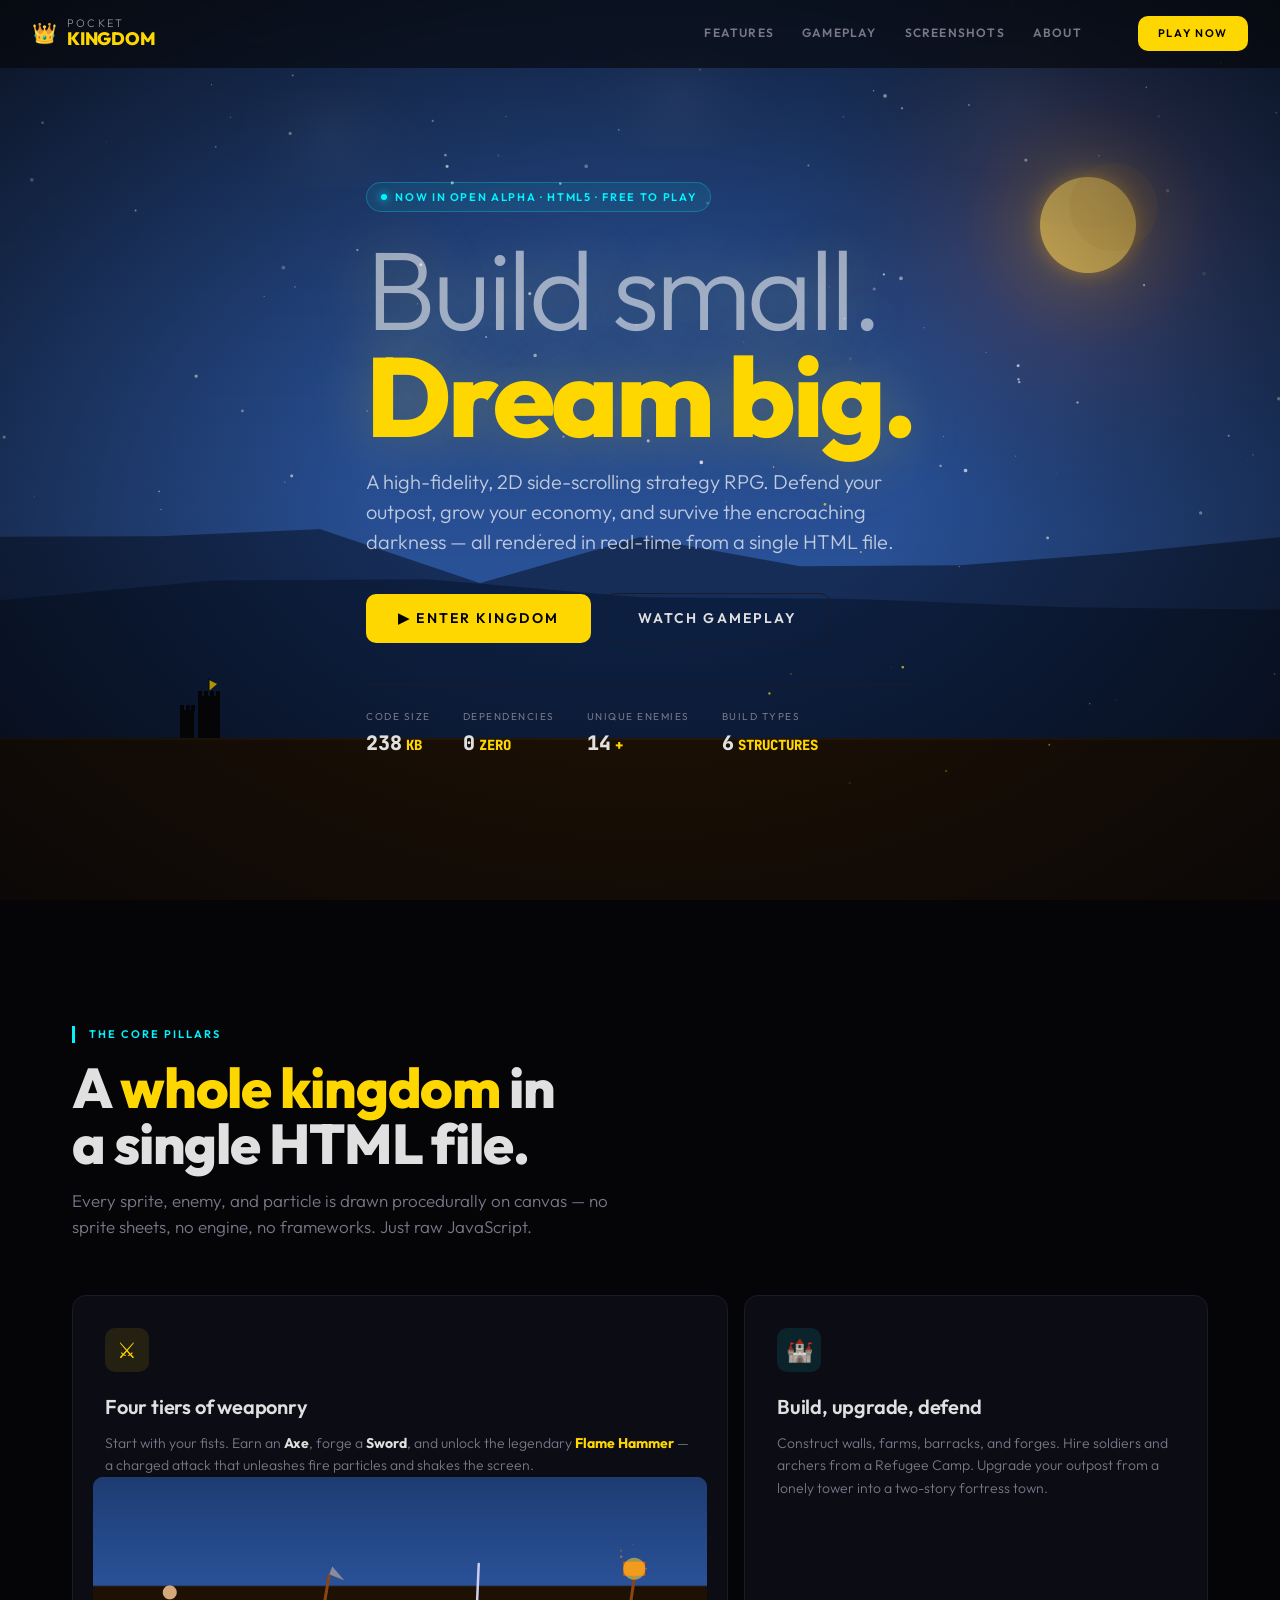
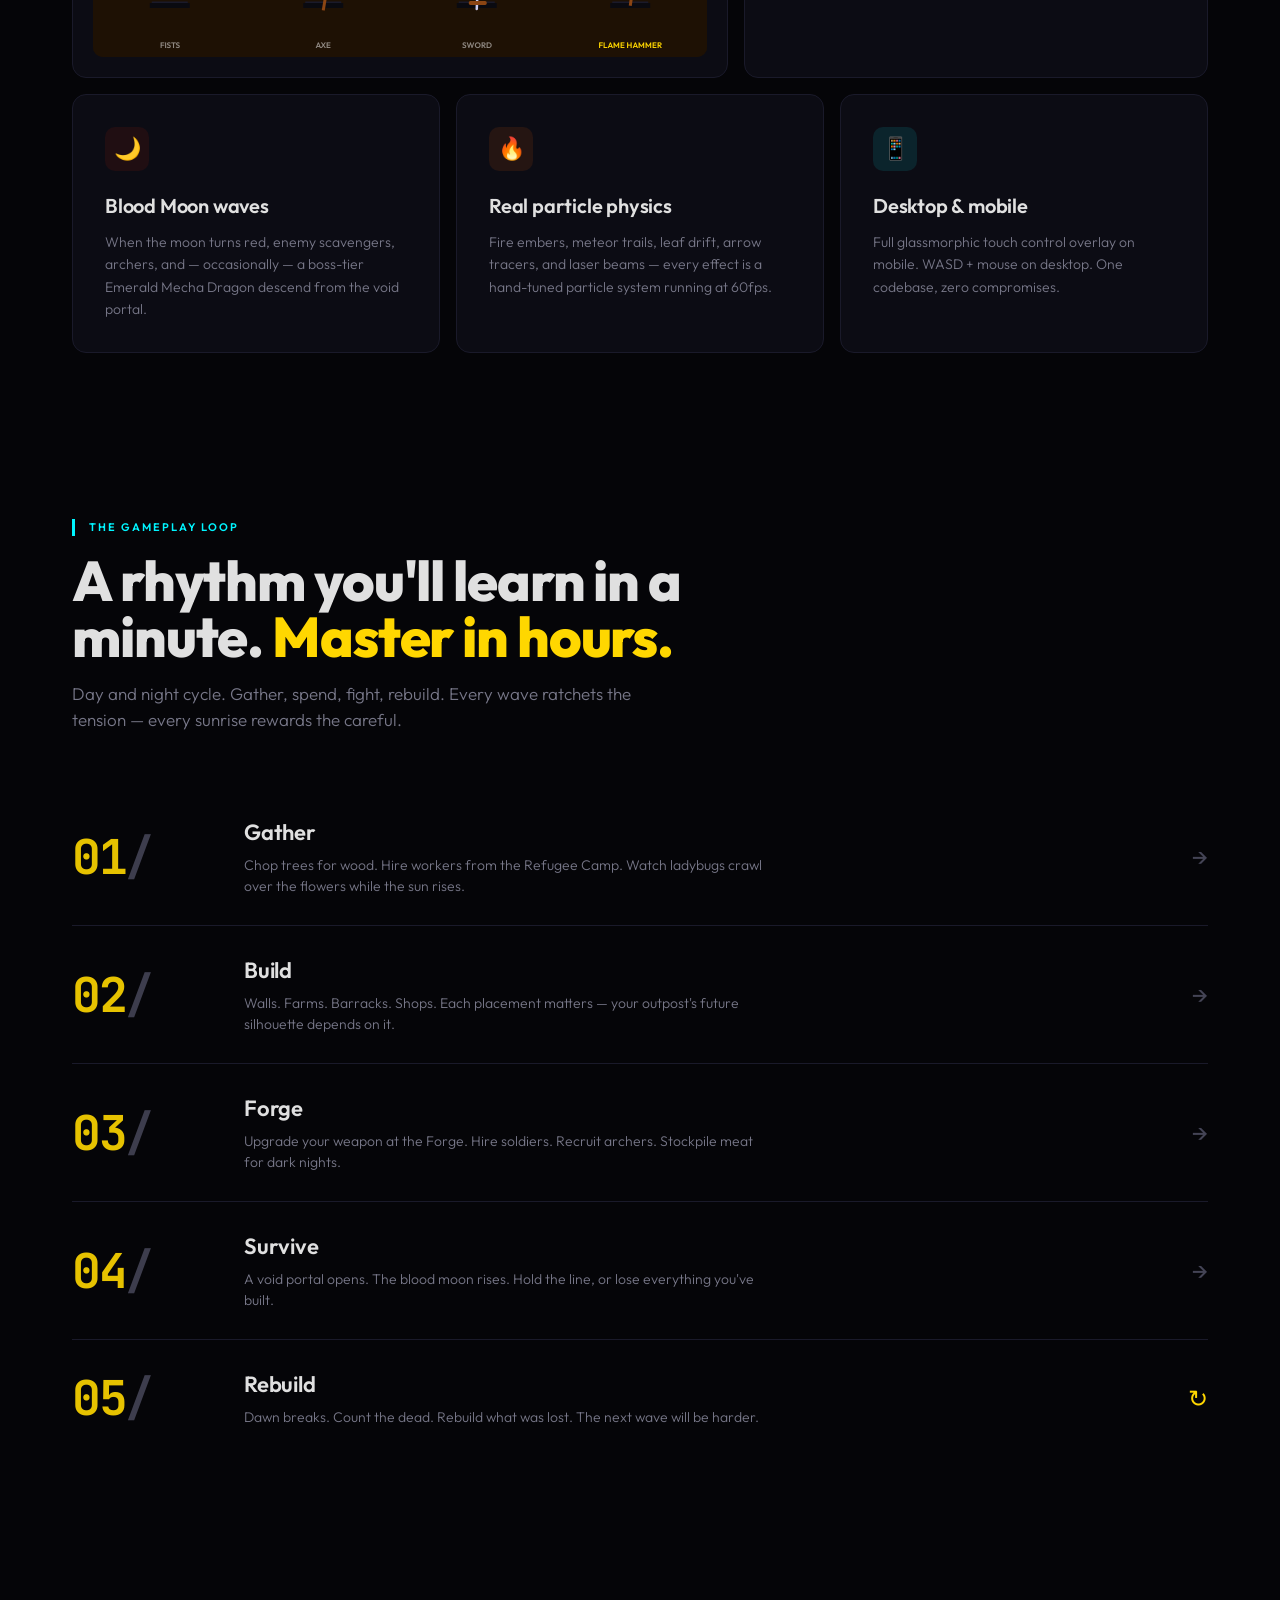
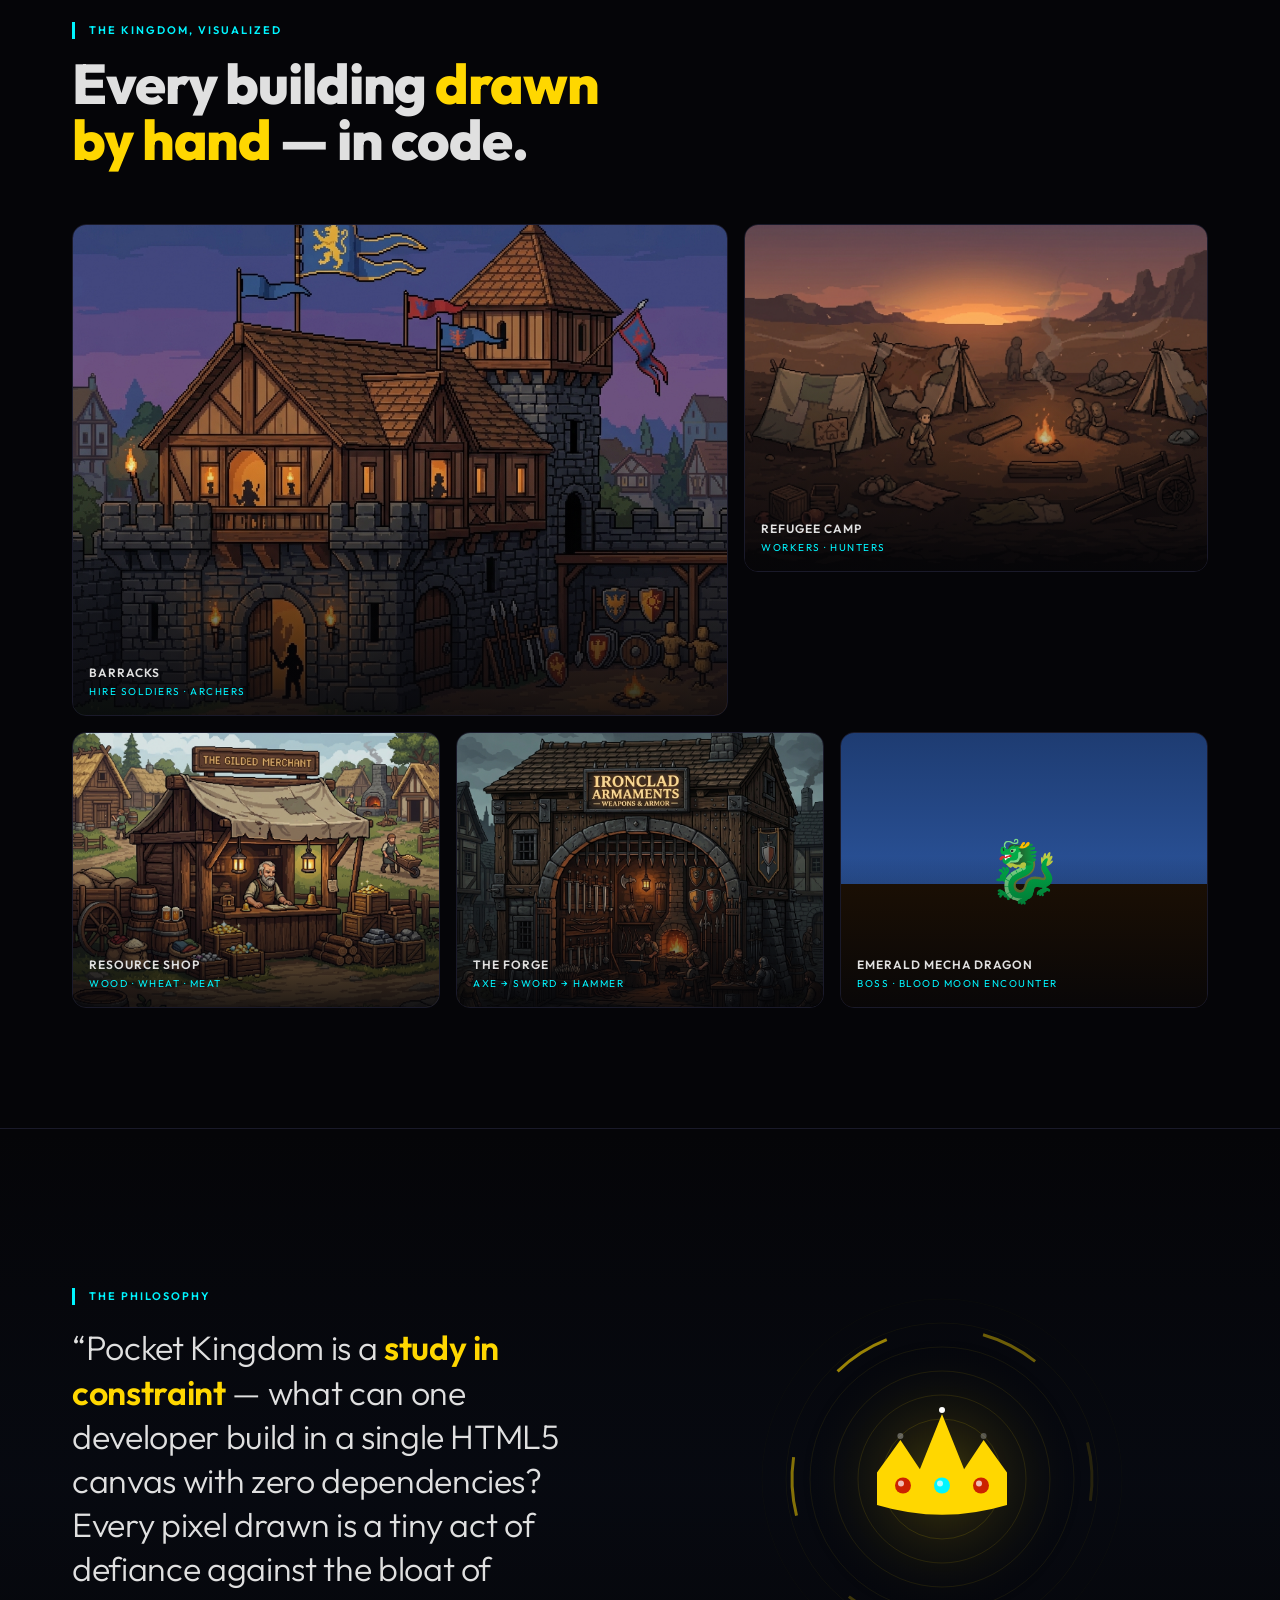
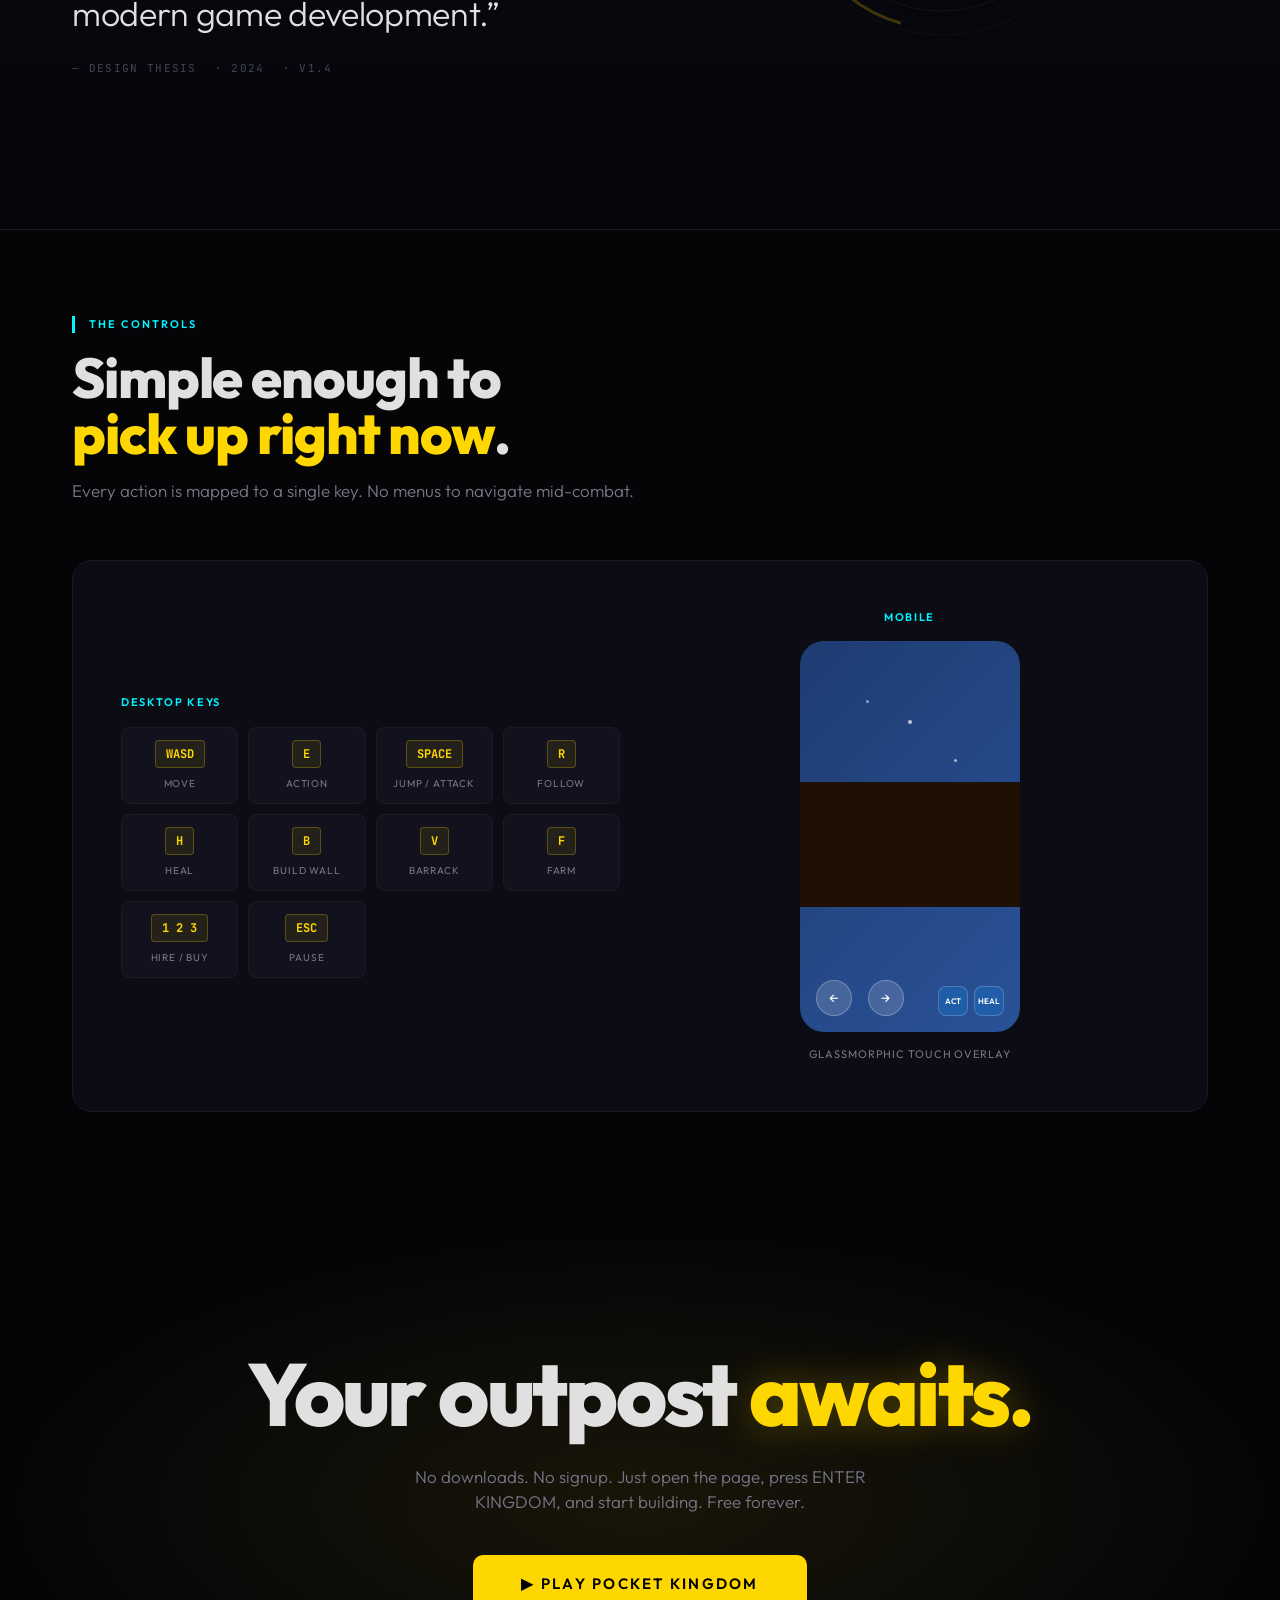
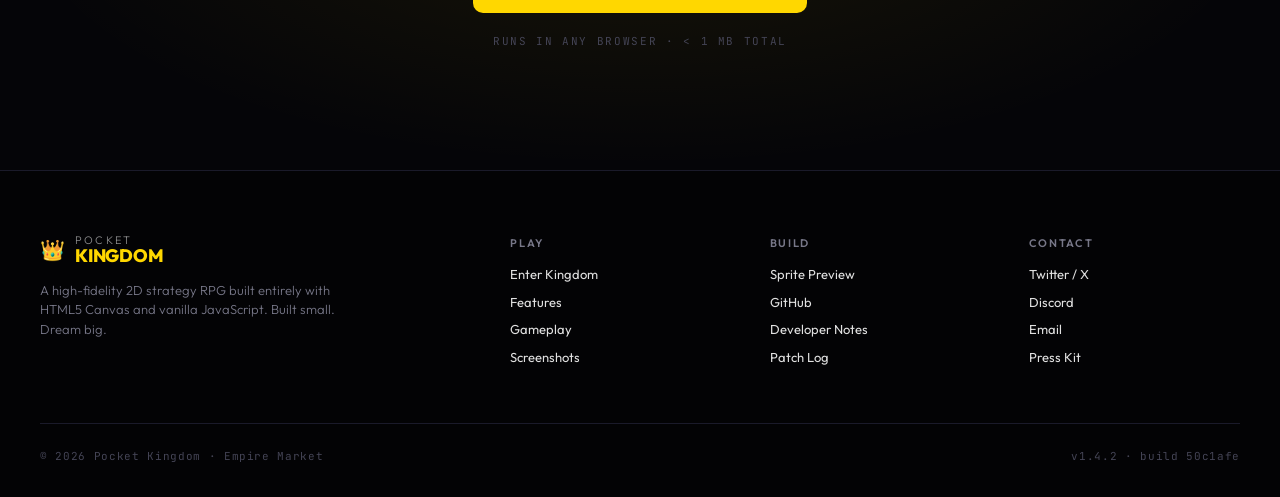
==== commit 7aed55c4: "modify the links in landing page" ====
--- a/landing.html
+++ b/landing.html
@@ -367,7 +367,7 @@
       <a href="#story">About</a>
     </div>
     <div class="nav-cta">
-      <a class="btn btn-primary" href="ui_kits/pocket-kingdom/index.html">Play Now</a>
+      <a class="btn btn-primary" href="https://empiremarket88.github.io/Games">Play Now</a>
     </div>
   </div>
 </nav>
@@ -386,8 +386,8 @@
         from a single HTML file.
       </p>
       <div class="hero-cta">
-        <a class="btn btn-primary" href="ui_kits/pocket-kingdom/index.html">▶ Enter Kingdom</a>
-        <a class="btn btn-ghost" href="#features">Watch Gameplay</a>
+        <a class="btn btn-primary" href="https://empiremarket88.github.io/Games">▶ Enter Kingdom</a>
+        <a class="btn btn-ghost" href="https://empiremarket88.github.io/Games">Watch Gameplay</a>
       </div>
       <div class="hero-stats">
         <div>
@@ -618,7 +618,7 @@
   <div class="container" style="position:relative">
     <h2>Your outpost <span class="gold">awaits.</span></h2>
     <p>No downloads. No signup. Just open the page, press ENTER KINGDOM, and start building. Free forever.</p>
-    <a class="btn btn-primary" href="ui_kits/pocket-kingdom/index.html" style="padding:18px 48px;font-size:15px">▶ Play Pocket Kingdom</a>
+    <a class="btn btn-primary" href="https://empiremarket88.github.io/Games" style="padding:18px 48px;font-size:15px">▶ Play Pocket Kingdom</a>
     <div style="margin-top:20px;font-size:11px;color:var(--muted);letter-spacing:0.15em;text-transform:uppercase;font-family:'JetBrains Mono',monospace">
       Runs in any browser · &lt; 1 MB total
     </div>
@@ -640,7 +640,7 @@
     </div>
     <div class="footer-col">
       <h5>Play</h5>
-      <a href="ui_kits/pocket-kingdom/index.html">Enter Kingdom</a>
+      <a href="https://empiremarket88.github.io/Games">Enter Kingdom</a>
       <a href="#features">Features</a>
       <a href="#loop">Gameplay</a>
       <a href="#screenshots">Screenshots</a>
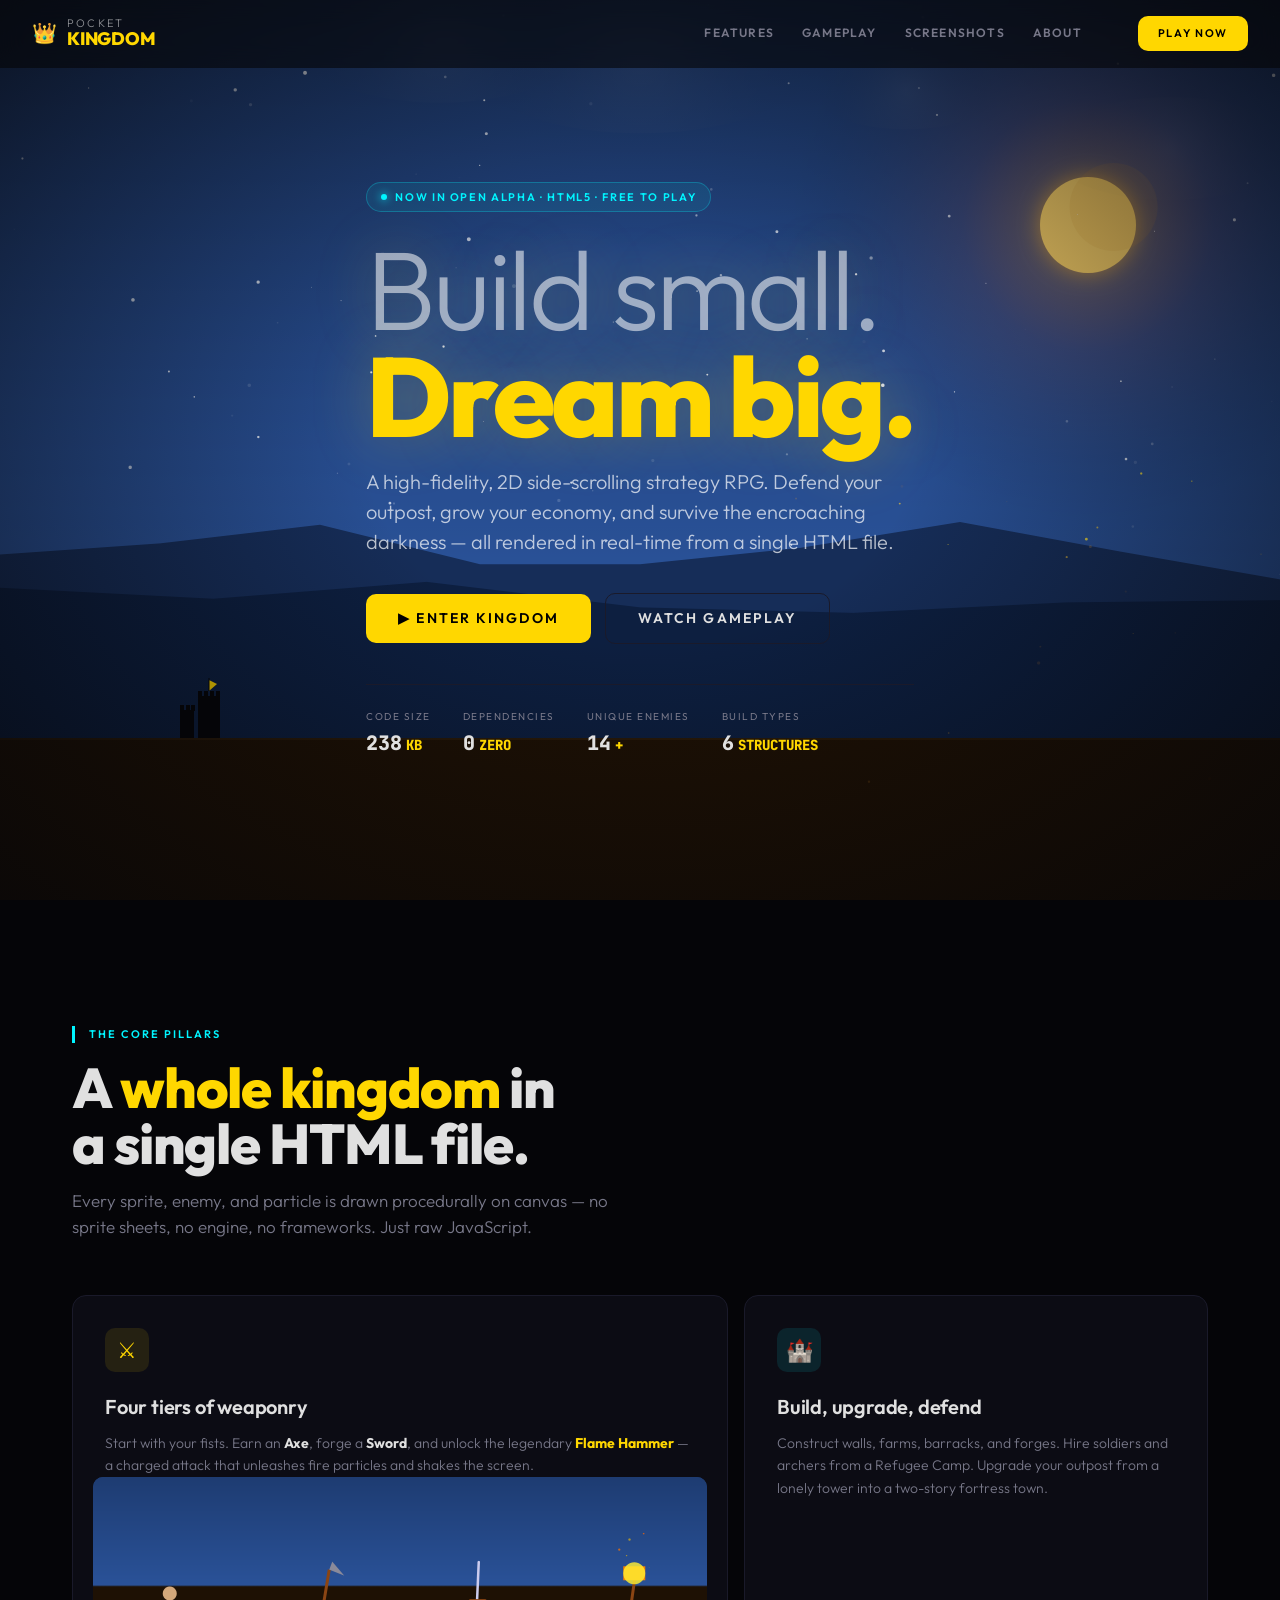
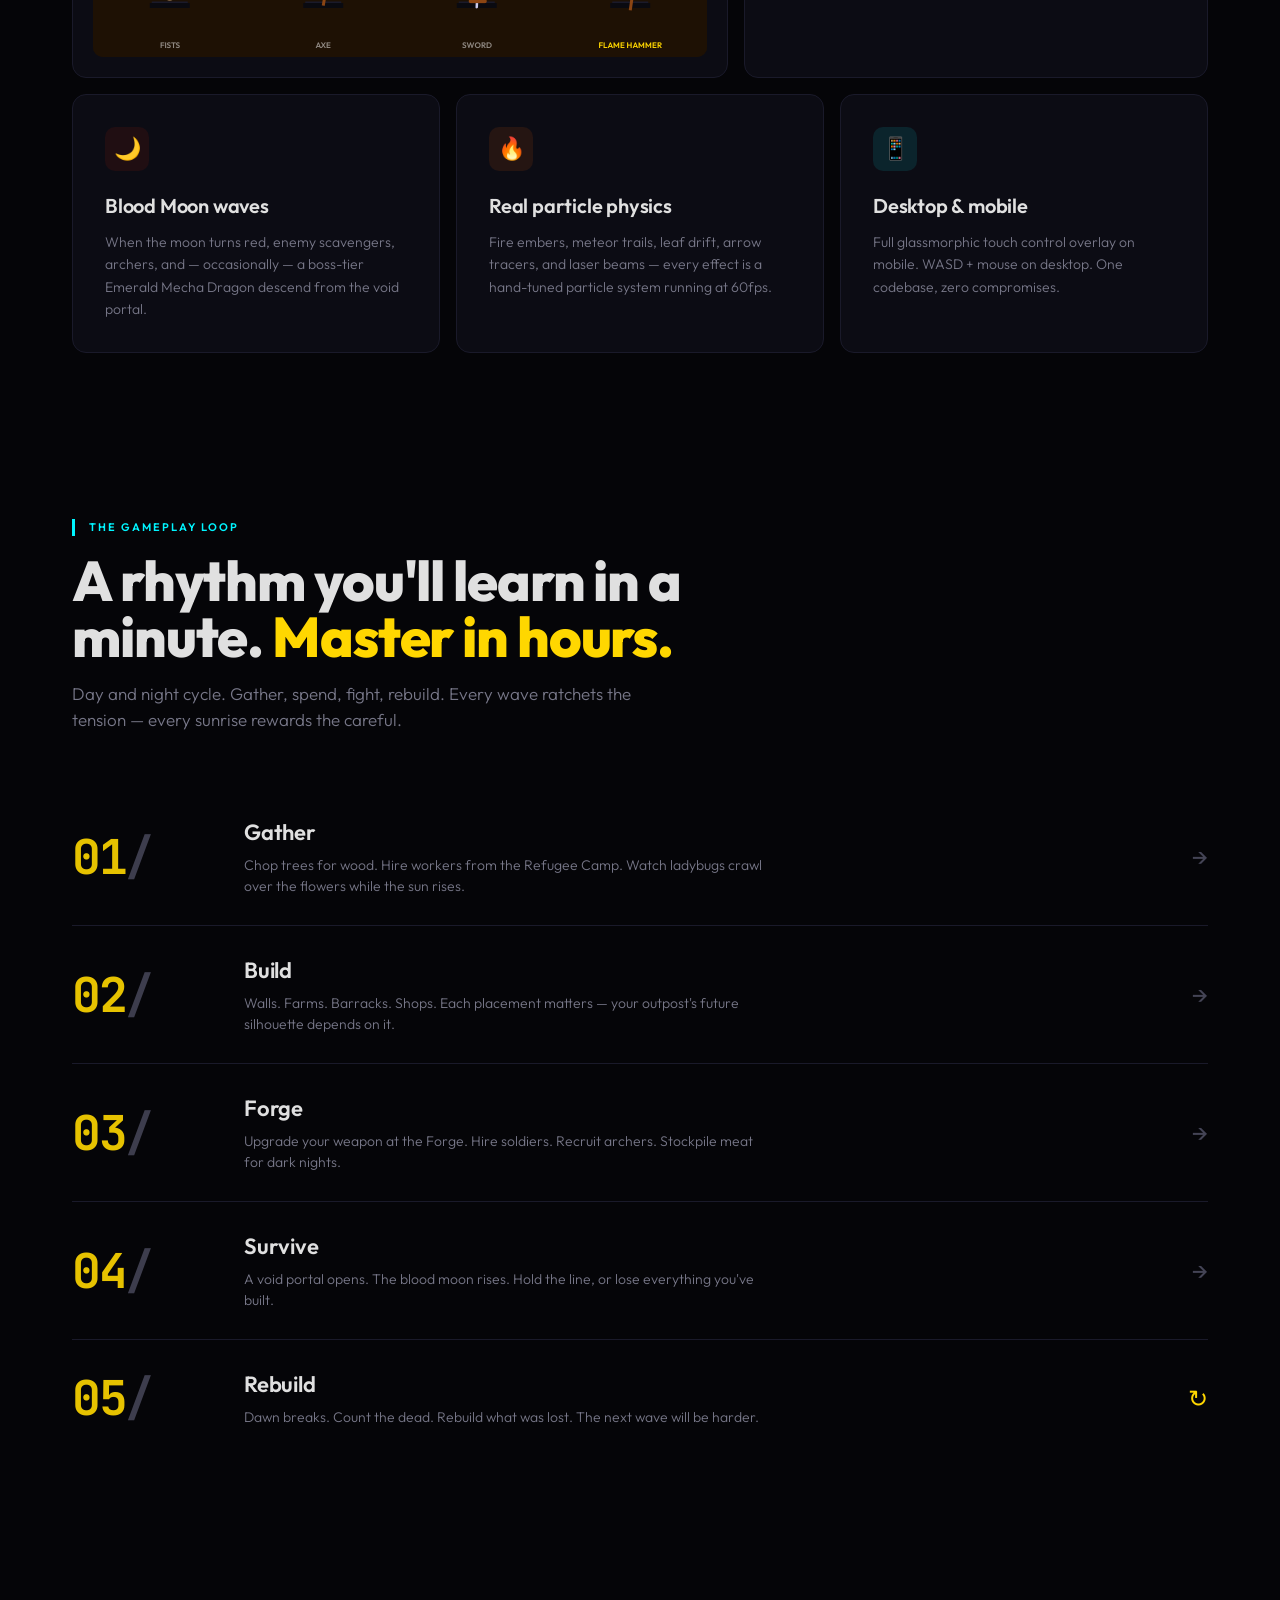
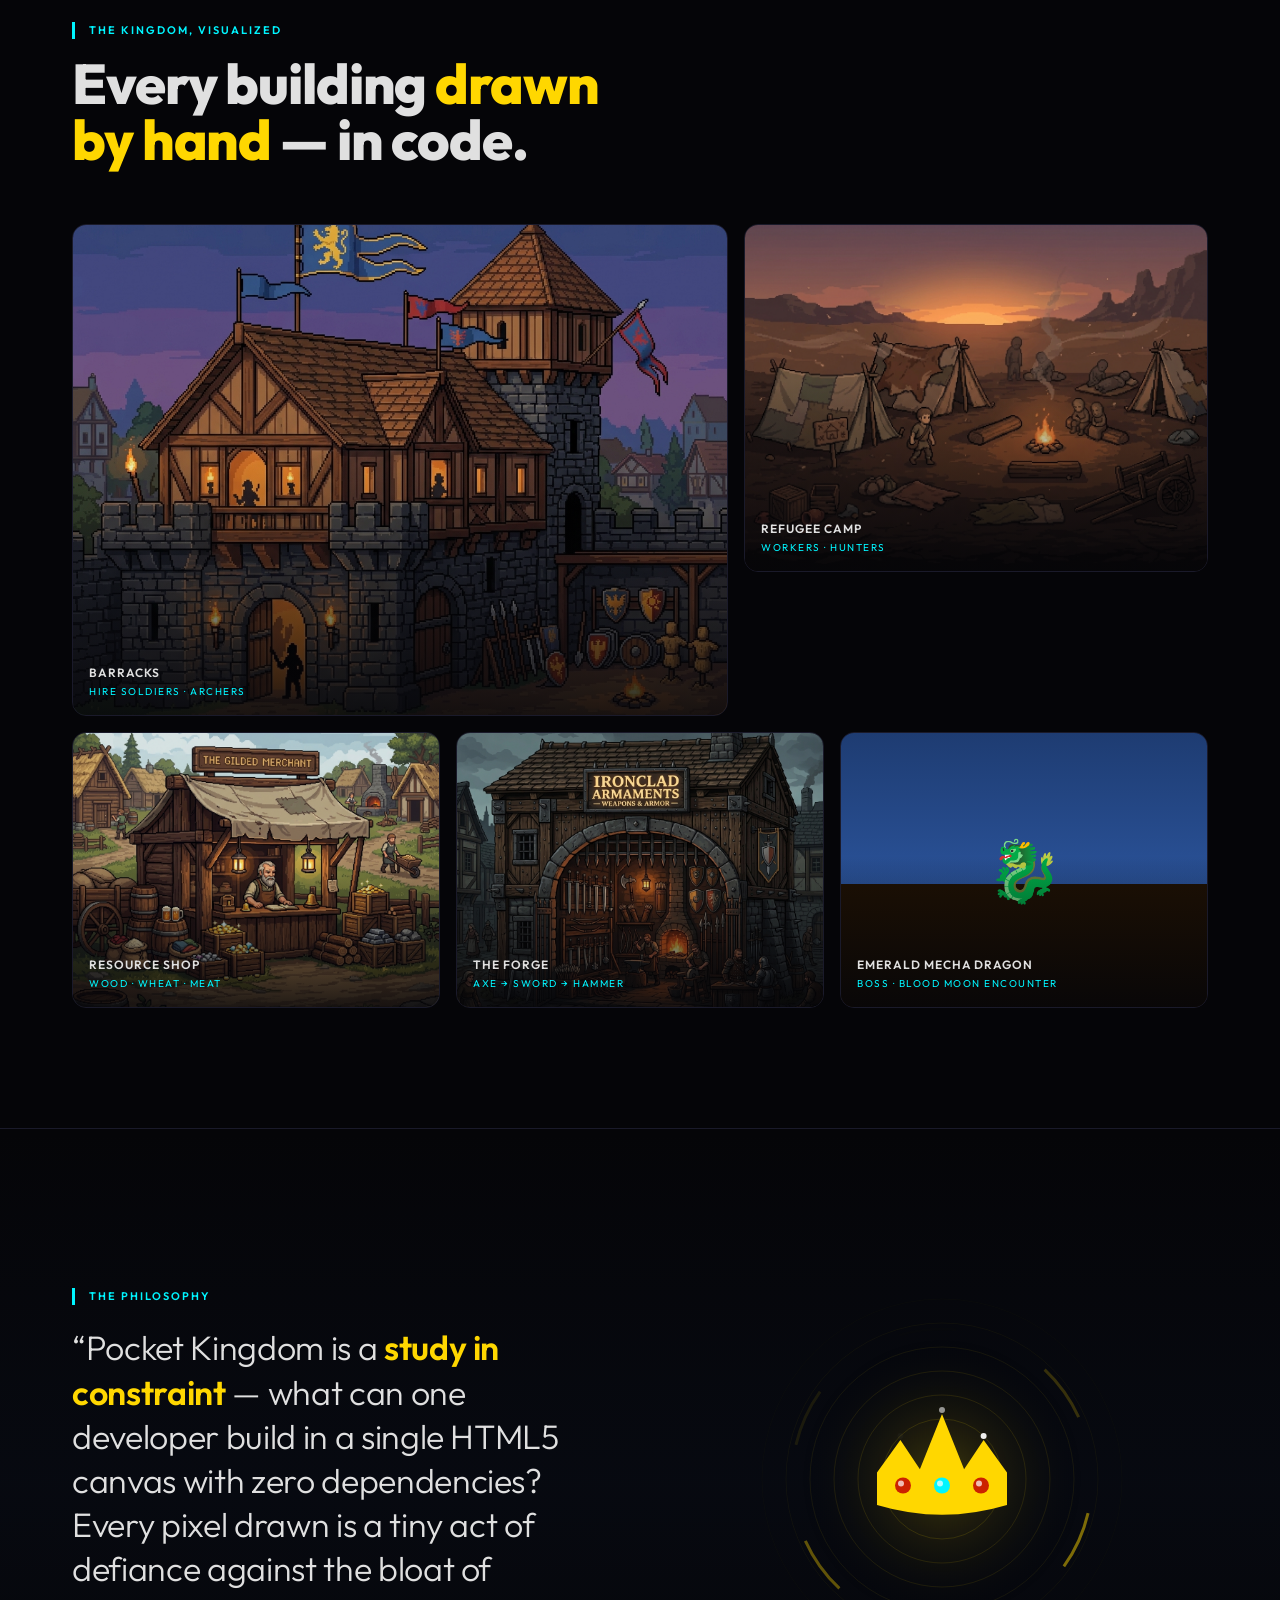
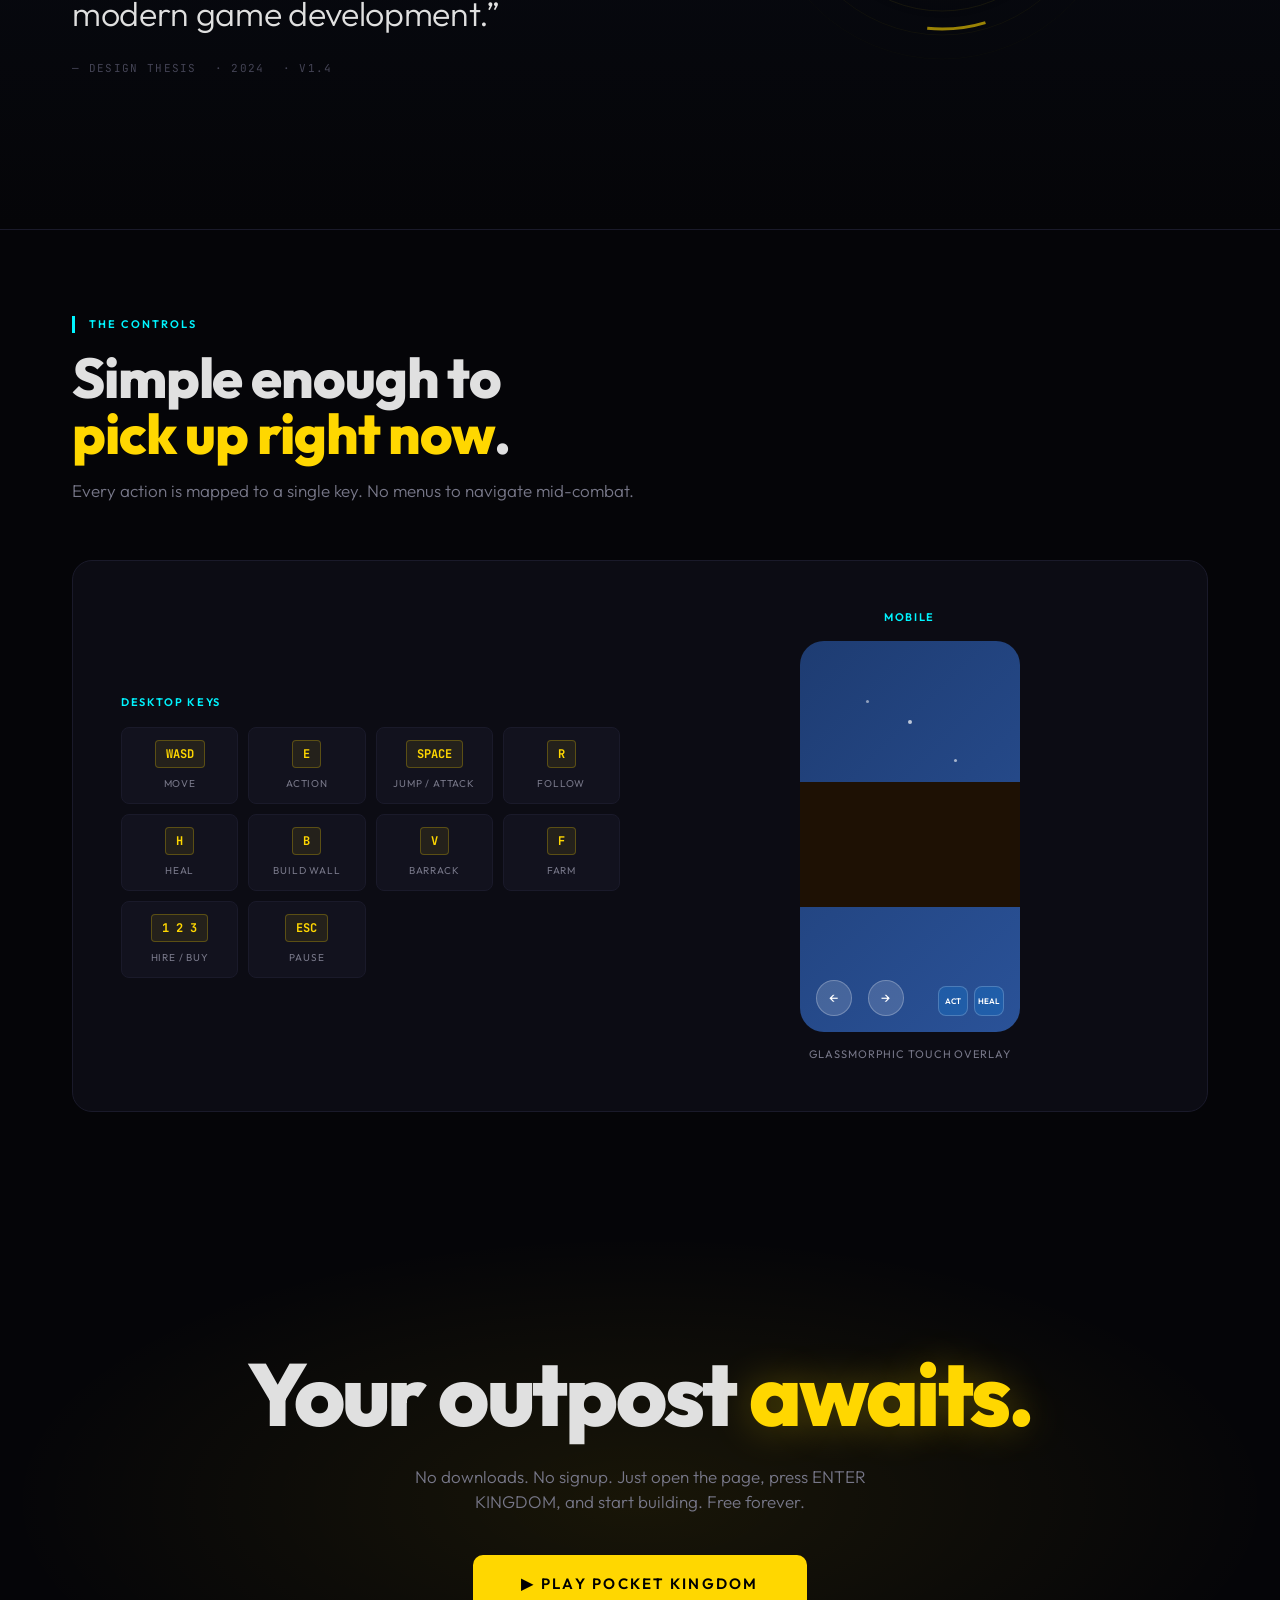
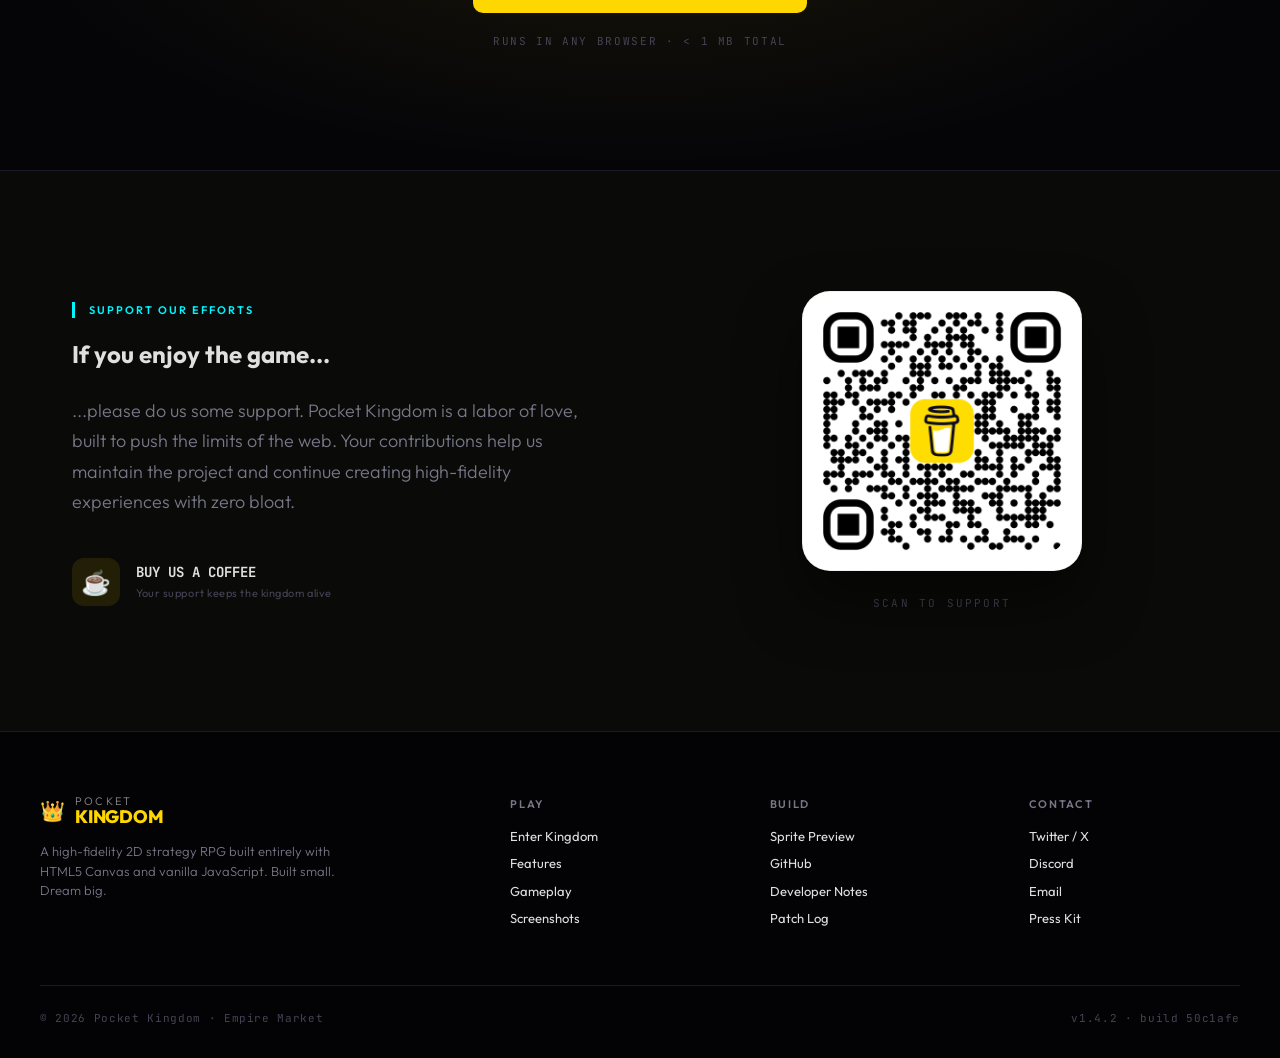
==== commit 340c5aa4: "landingpage add donation qr" ====
--- a/landing.html
+++ b/landing.html
@@ -624,6 +624,36 @@
     </div>
   </div>
 </section>
+
+<!-- ─── Support Section ─── -->
+<section class="section" id="support" style="border-top: 1px solid var(--border); background: rgba(255,215,0,0.02);">
+  <div class="container">
+    <div class="story-grid">
+      <div>
+        <span class="eyebrow">Support Our Efforts</span>
+        <h2 style="margin-top:16px">If you enjoy the <span class="accent">game...</span></h2>
+        <p style="font-size: 18px; color: var(--sub); font-weight: 300; margin-top: 24px; line-height: 1.7;">
+          ...please do us some support. Pocket Kingdom is a labor of love, built to push the limits of the web. Your contributions help us maintain the project and continue creating high-fidelity experiences with zero bloat.
+        </p>
+        <div style="margin-top: 40px; display: flex; align-items: center; gap: 16px;">
+          <div style="width: 48px; height: 48px; border-radius: 12px; background: rgba(255,215,0,0.1); color: var(--gold); display: flex; align-items: center; justify-content: center; font-size: 24px;">☕</div>
+          <div>
+            <div style="font-family: 'JetBrains Mono', monospace; font-size: 14px; font-weight: 700; color: var(--text);">BUY US A COFFEE</div>
+            <div style="font-size: 11px; color: var(--muted); letter-spacing: 0.05em; margin-top: 2px;">Your support keeps the kingdom alive</div>
+          </div>
+        </div>
+      </div>
+      <div style="display: flex; flex-direction: column; align-items: center; justify-content: center;">
+        <div style="background: #fff; padding: 20px; border-radius: 28px; box-shadow: 0 30px 60px rgba(0,0,0,0.5); position: relative; transition: transform 0.3s cubic-bezier(0.34, 1.56, 0.64, 1);" onmouseover="this.style.transform='scale(1.05)'" onmouseout="this.style.transform='scale(1)'">
+          <img src="assets/buymeacoffee_QR.png" alt="Support QR Code" style="width: 240px; height: 240px; display: block; border-radius: 12px;">
+          <div style="position: absolute; inset: 0; border: 1px solid rgba(0,0,0,0.05); border-radius: 28px; pointer-events: none;"></div>
+        </div>
+        <p style="margin-top: 24px; font-family: 'JetBrains Mono', monospace; font-size: 11px; color: var(--muted); letter-spacing: 0.2em; text-transform: uppercase;">Scan to Support</p>
+      </div>
+    </div>
+  </div>
+</section>
+
 
 <!-- ─── Footer ─── -->
 <footer>
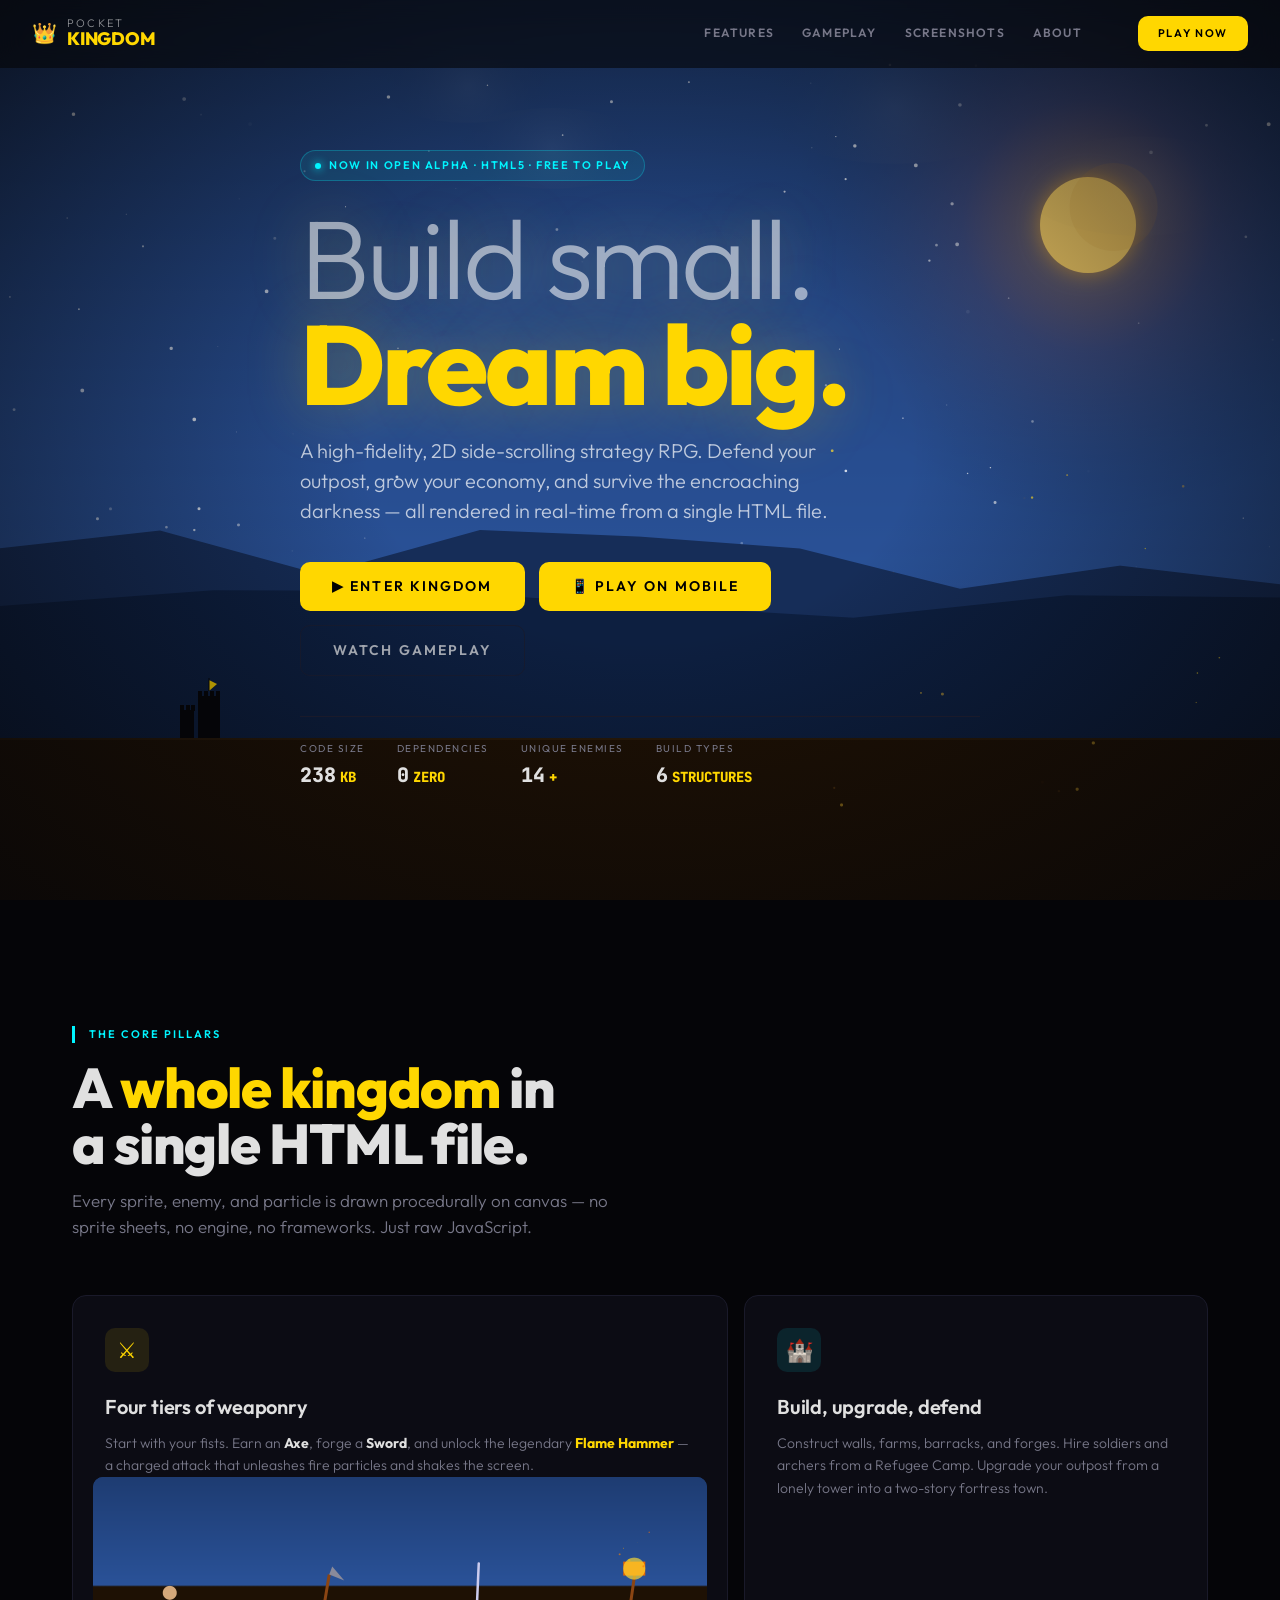
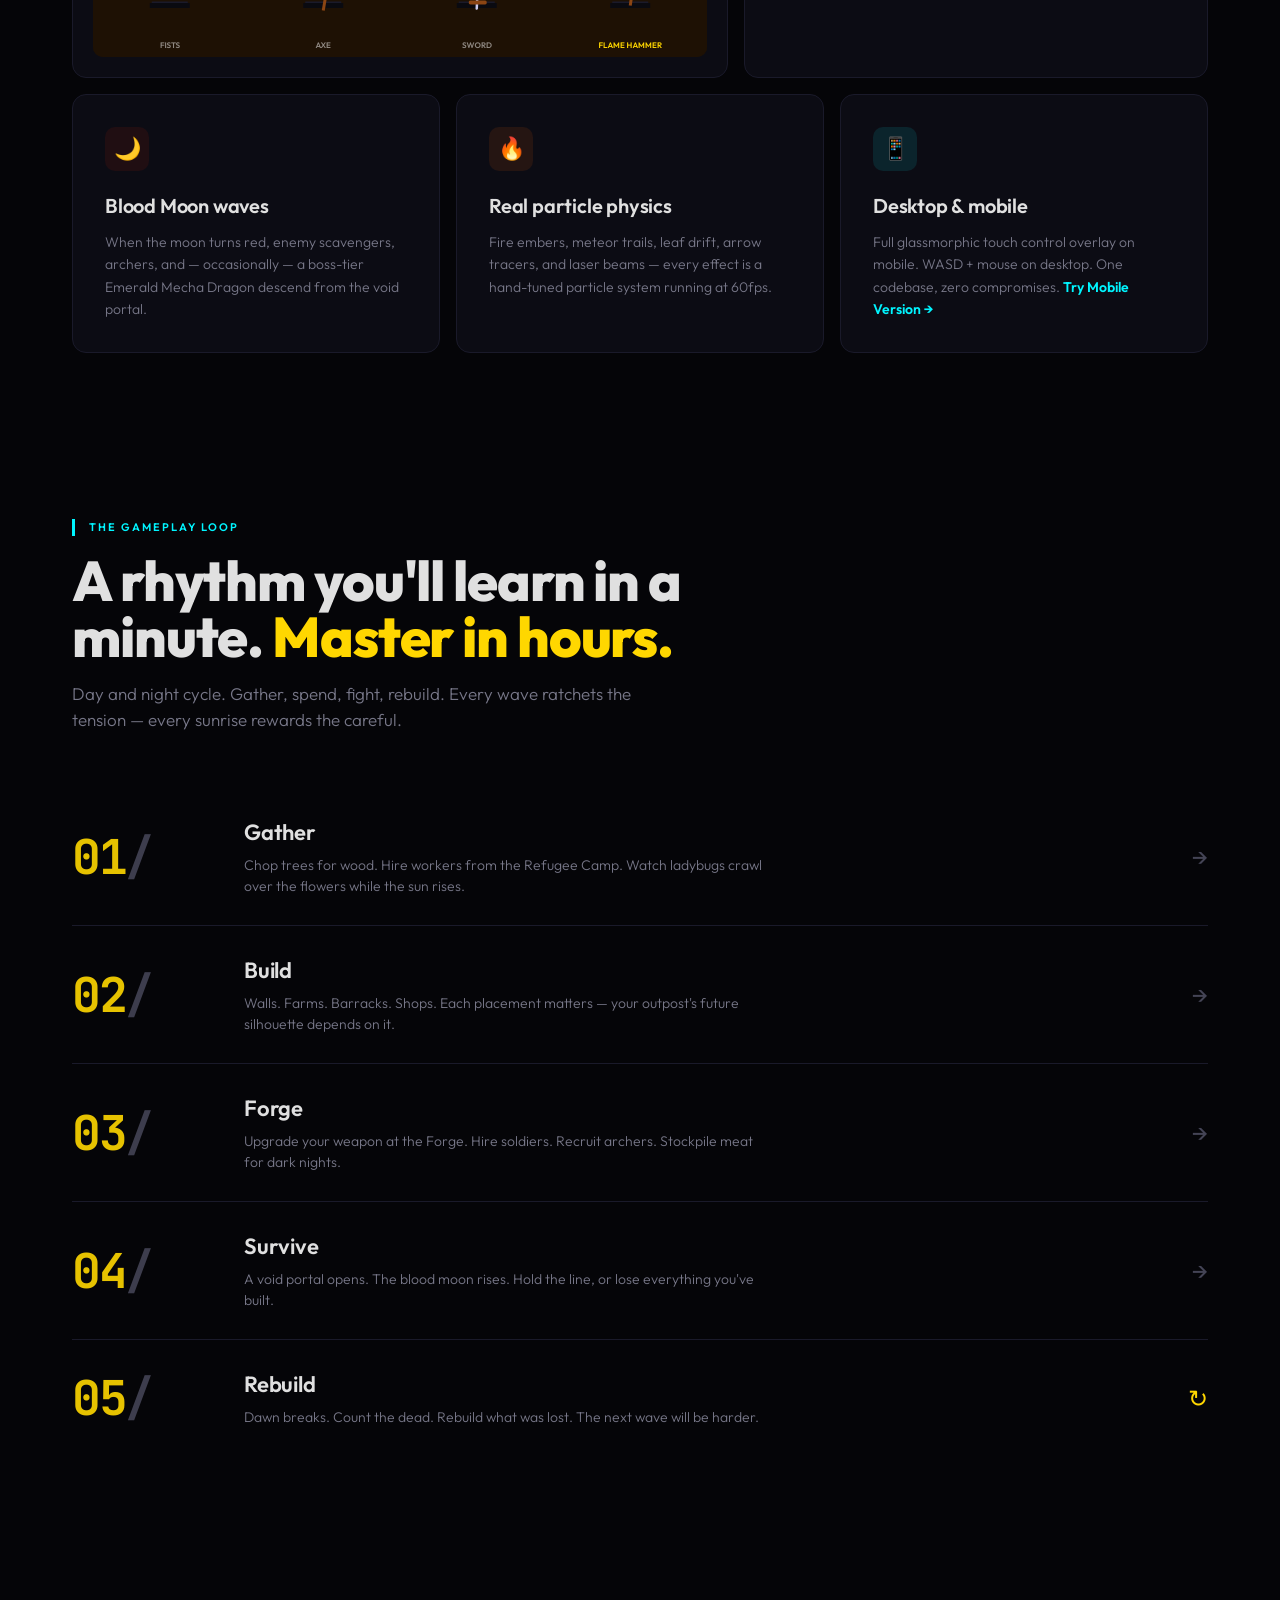
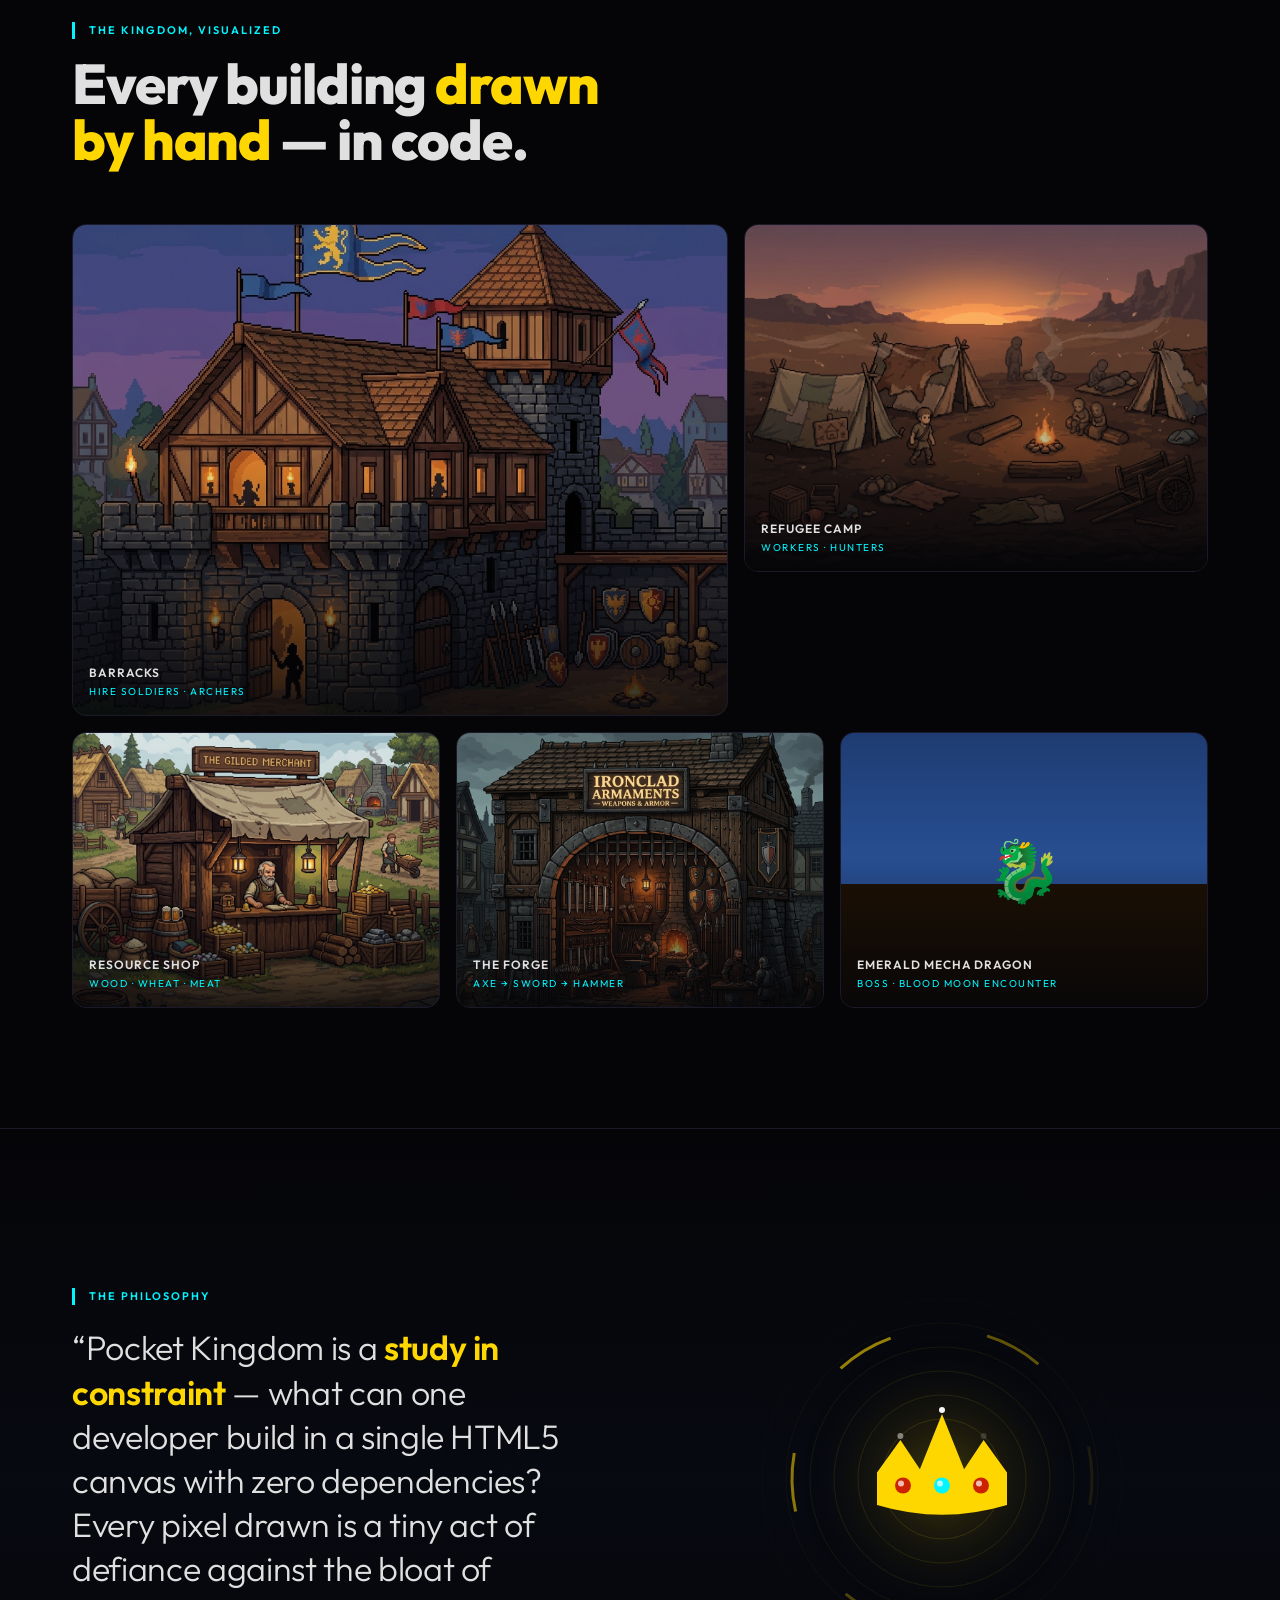
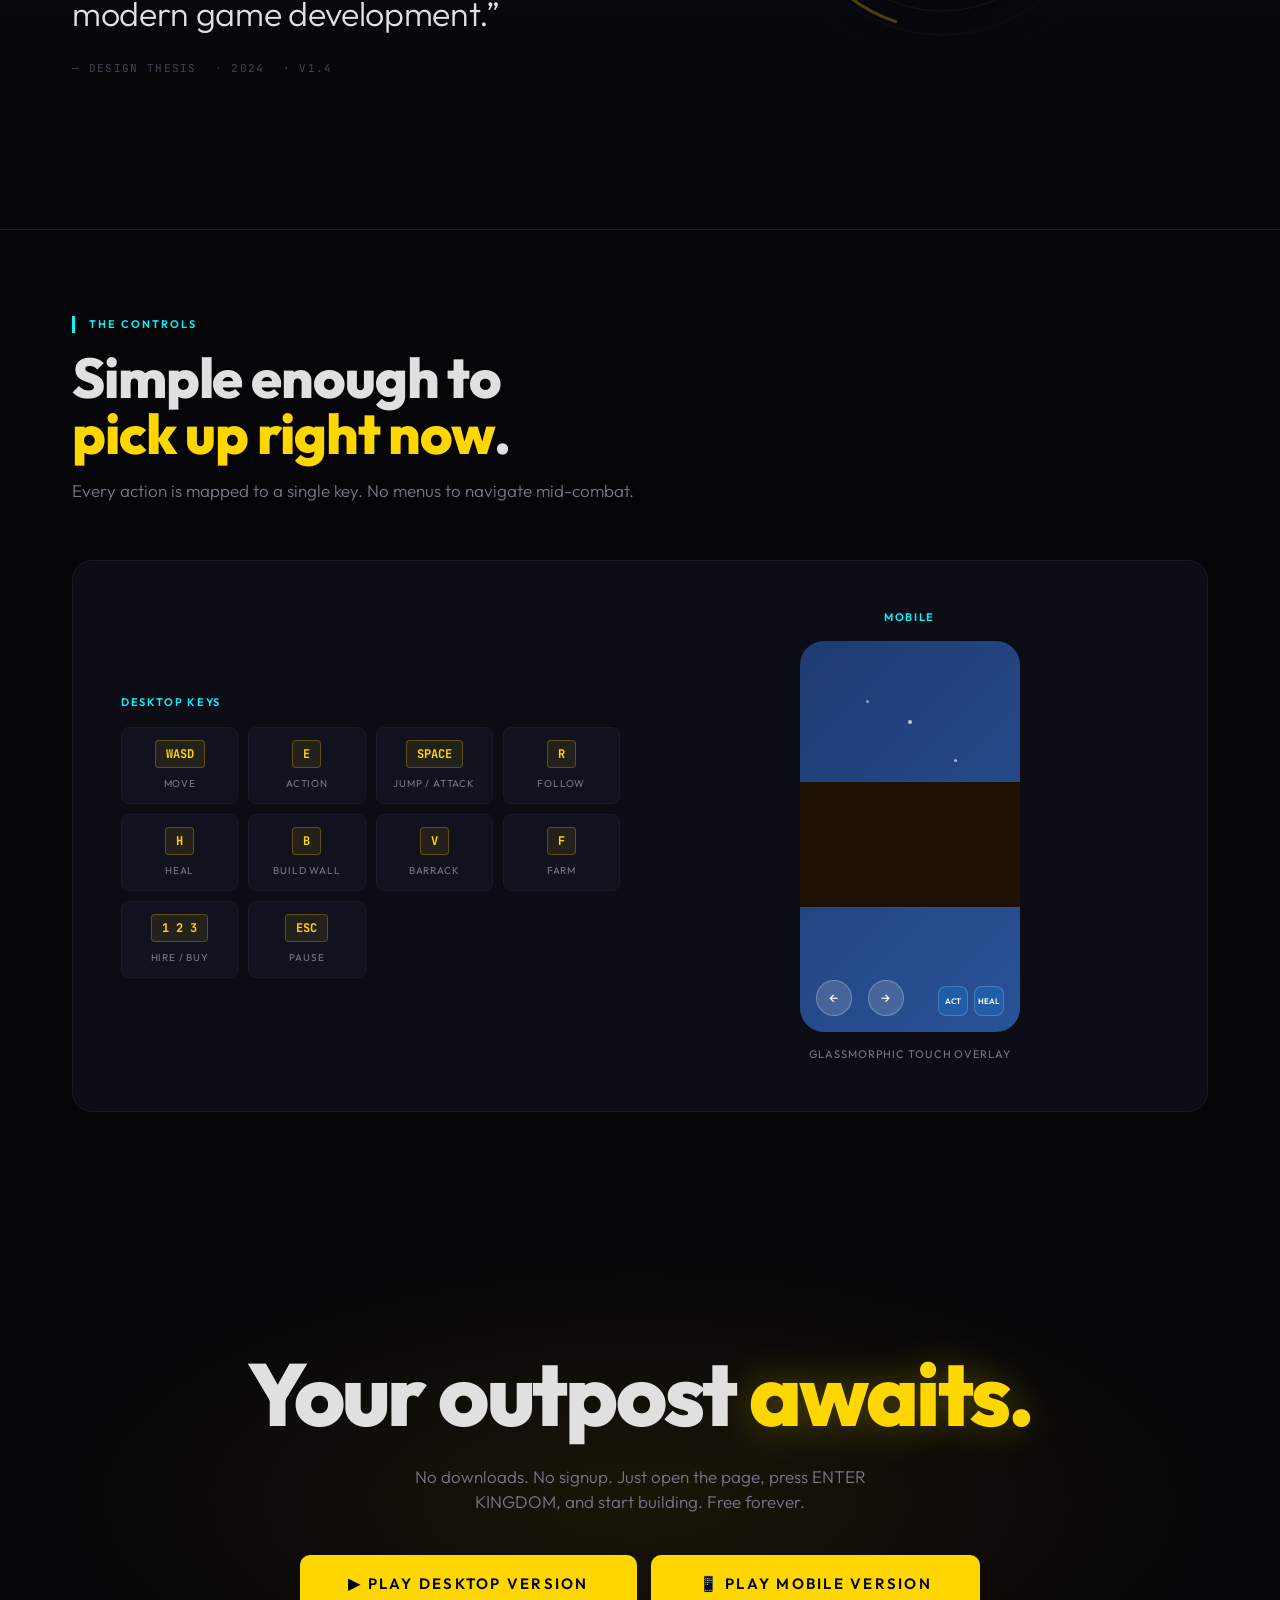
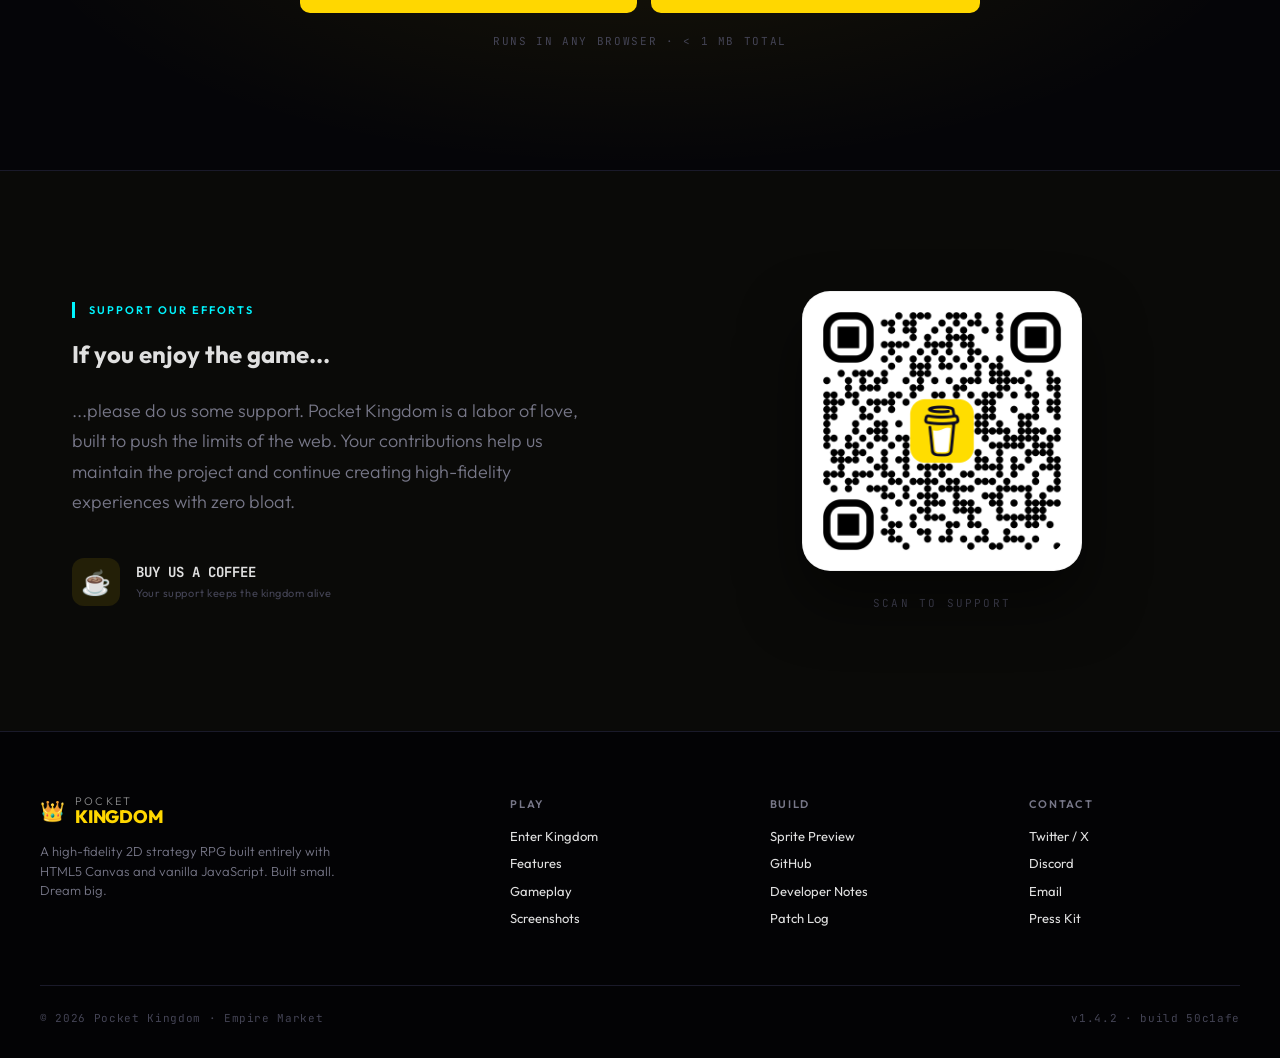
==== commit a8606be2: "play on mobile button added" ====
--- a/landing.html
+++ b/landing.html
@@ -387,7 +387,8 @@
       </p>
       <div class="hero-cta">
         <a class="btn btn-primary" href="https://empiremarket88.github.io/Games">▶ Enter Kingdom</a>
-        <a class="btn btn-ghost" href="https://empiremarket88.github.io/Games">Watch Gameplay</a>
+        <a class="btn btn-primary" href="https://empiremarket88.github.io/Games/Mobile/mobile.html">📱 Play on Mobile</a>
+        <a class="btn btn-ghost" href="https://empiremarket88.github.io/Games" style="opacity:0.7">Watch Gameplay</a>
       </div>
       <div class="hero-stats">
         <div>
@@ -448,7 +449,7 @@
       <div class="feature feature-d">
         <div class="feature-icon cyan">📱</div>
         <h3>Desktop &amp; mobile</h3>
-        <p>Full glassmorphic touch control overlay on mobile. WASD + mouse on desktop. One codebase, zero compromises.</p>
+        <p>Full glassmorphic touch control overlay on mobile. WASD + mouse on desktop. One codebase, zero compromises. <a href="https://empiremarket88.github.io/Games/Mobile/mobile.html" style="color:var(--cyan);text-decoration:none;font-weight:600">Try Mobile Version →</a></p>
       </div>
     </div>
   </div>
@@ -618,7 +619,10 @@
   <div class="container" style="position:relative">
     <h2>Your outpost <span class="gold">awaits.</span></h2>
     <p>No downloads. No signup. Just open the page, press ENTER KINGDOM, and start building. Free forever.</p>
-    <a class="btn btn-primary" href="https://empiremarket88.github.io/Games" style="padding:18px 48px;font-size:15px">▶ Play Pocket Kingdom</a>
+    <div style="display: flex; gap: 14px; justify-content: center; flex-wrap: wrap; margin-bottom: 20px;">
+      <a class="btn btn-primary" href="https://empiremarket88.github.io/Games" style="padding:18px 48px;font-size:15px">▶ Play Desktop Version</a>
+      <a class="btn btn-primary" href="https://empiremarket88.github.io/Games/Mobile/mobile.html" style="padding:18px 48px;font-size:15px">📱 Play Mobile Version</a>
+    </div>
     <div style="margin-top:20px;font-size:11px;color:var(--muted);letter-spacing:0.15em;text-transform:uppercase;font-family:'JetBrains Mono',monospace">
       Runs in any browser · &lt; 1 MB total
     </div>
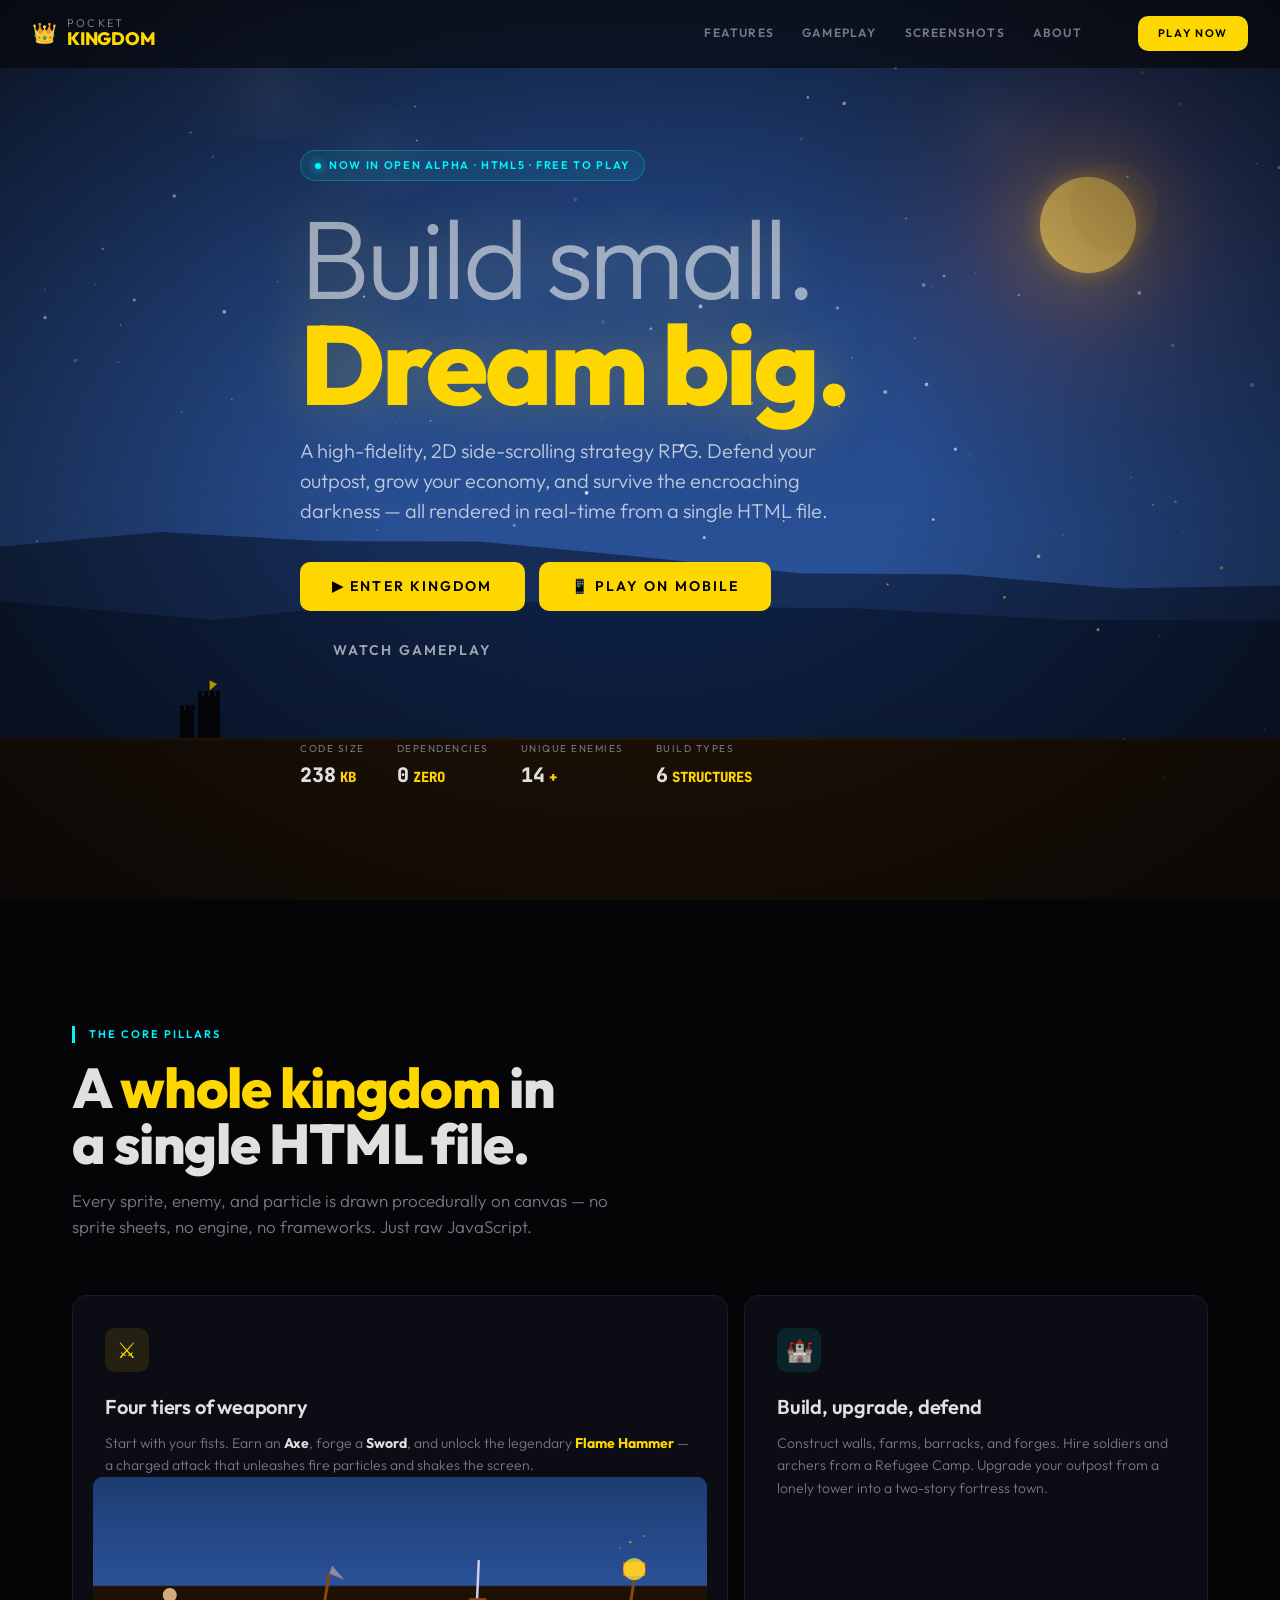
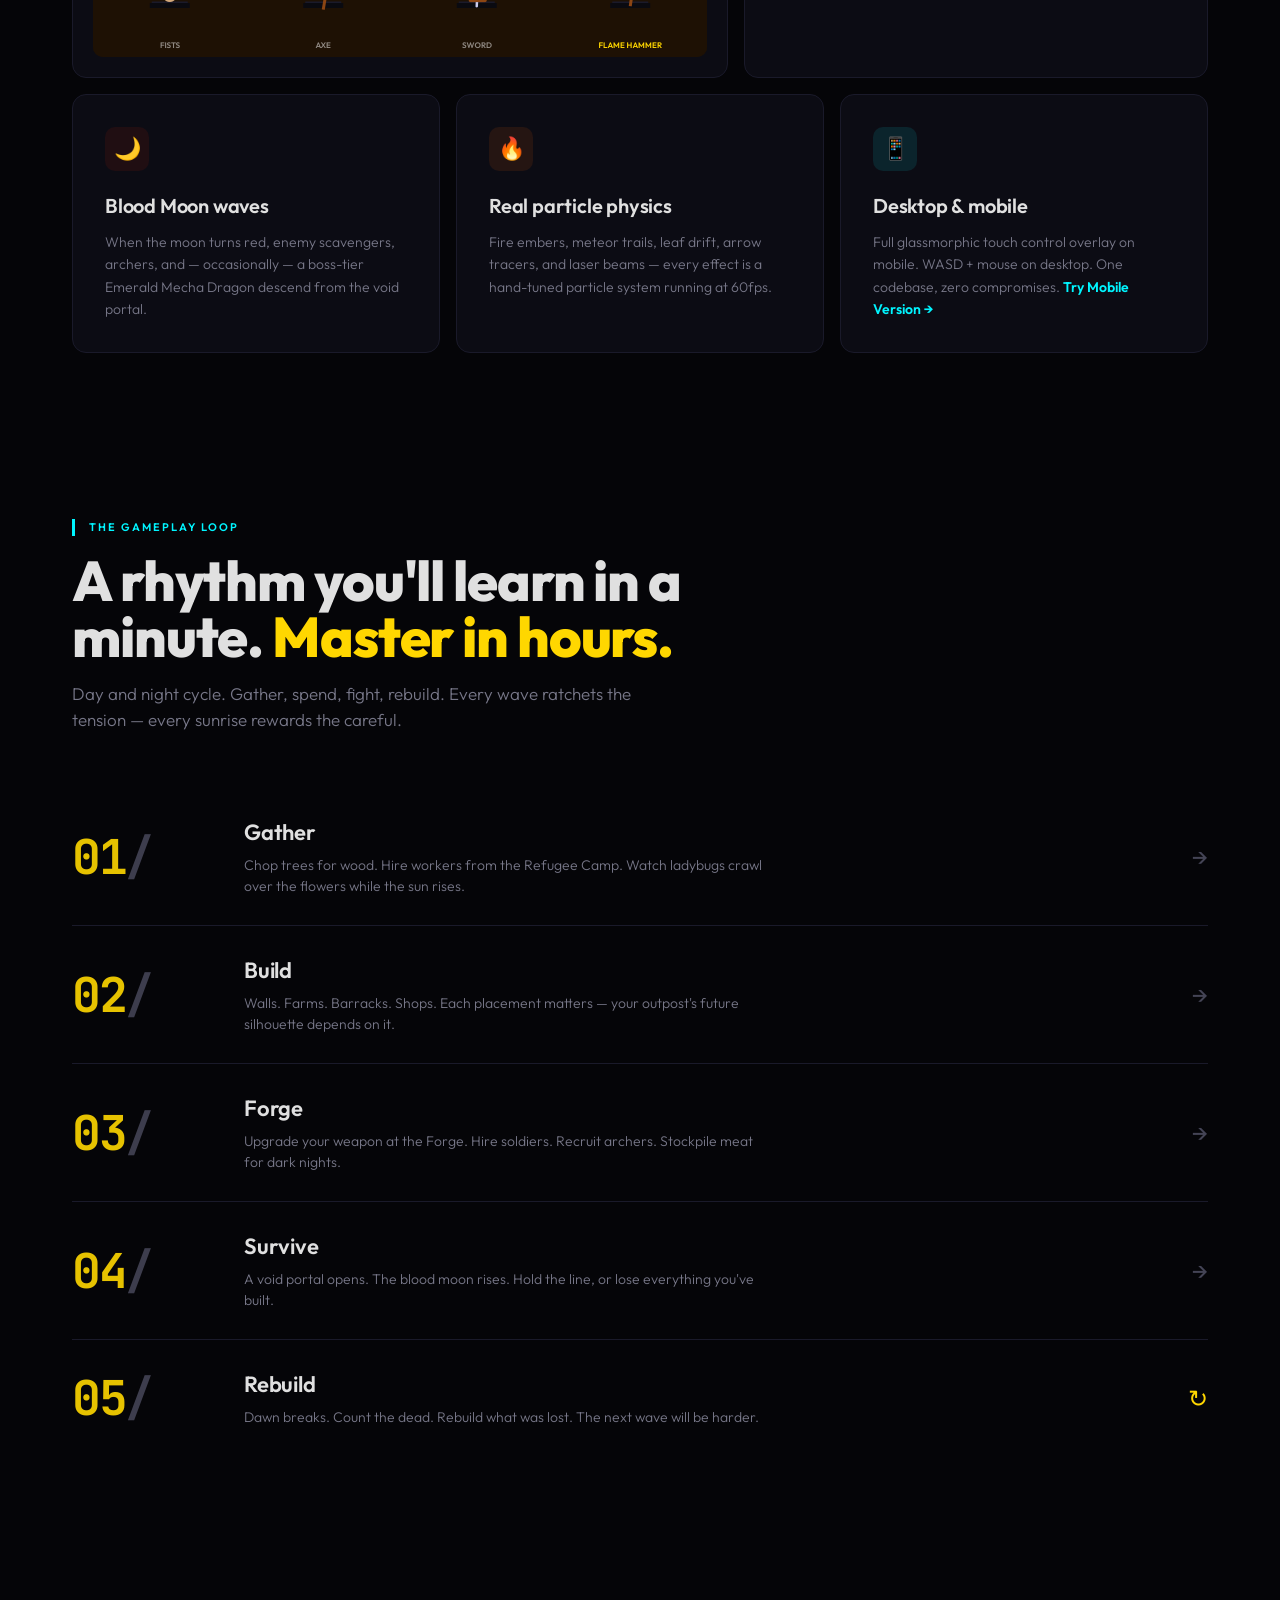
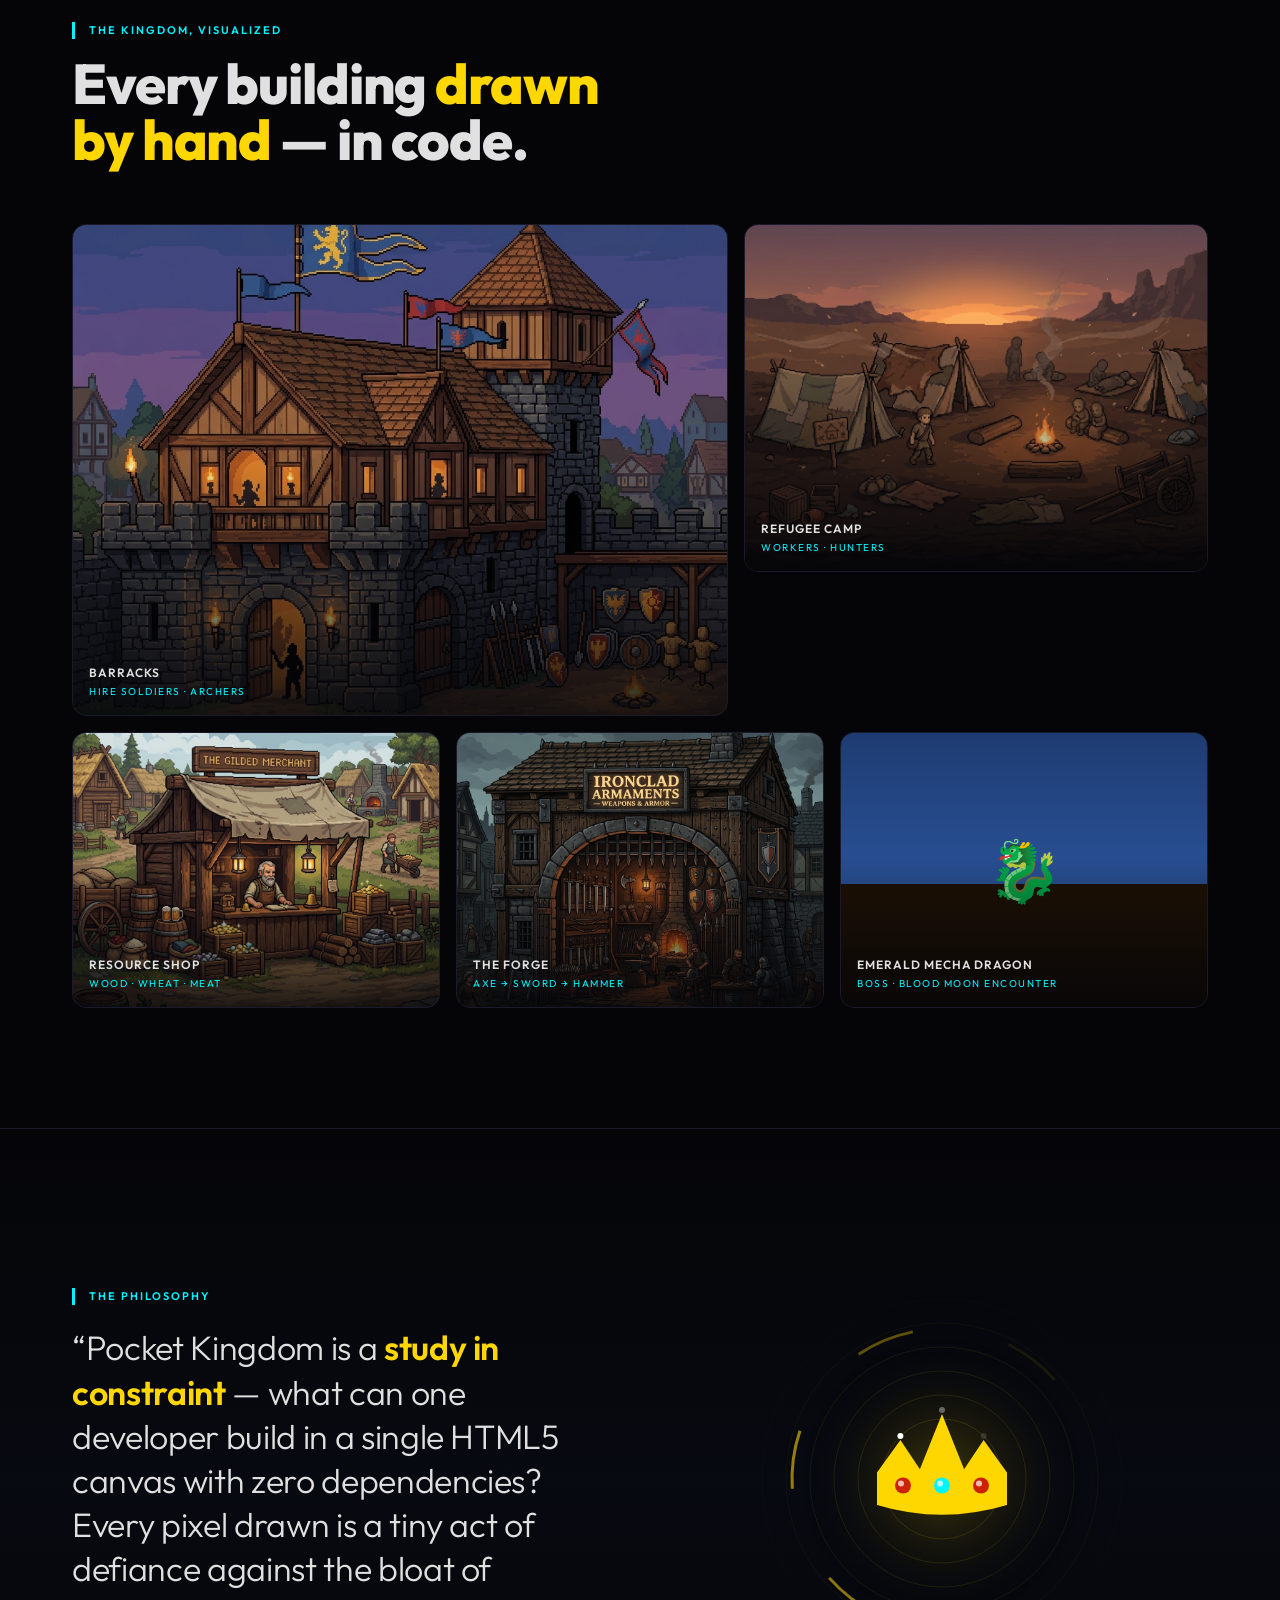
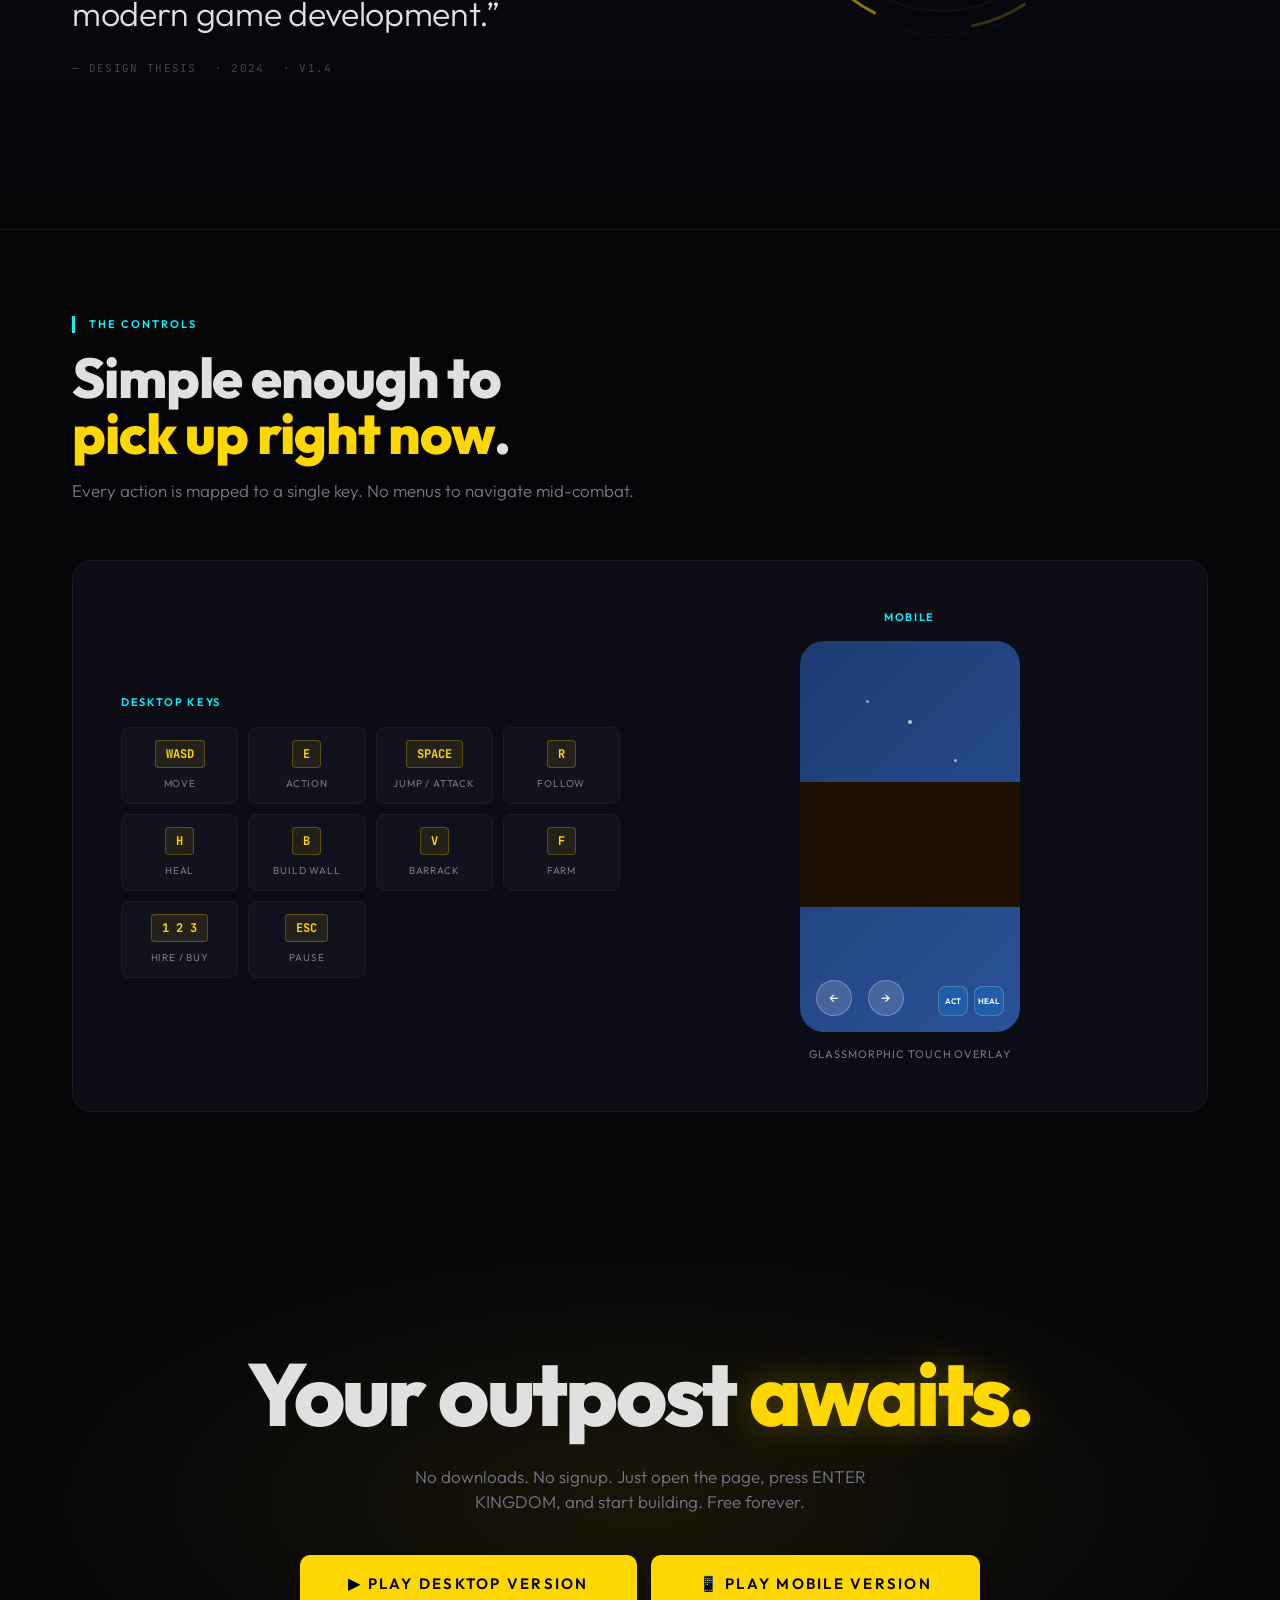
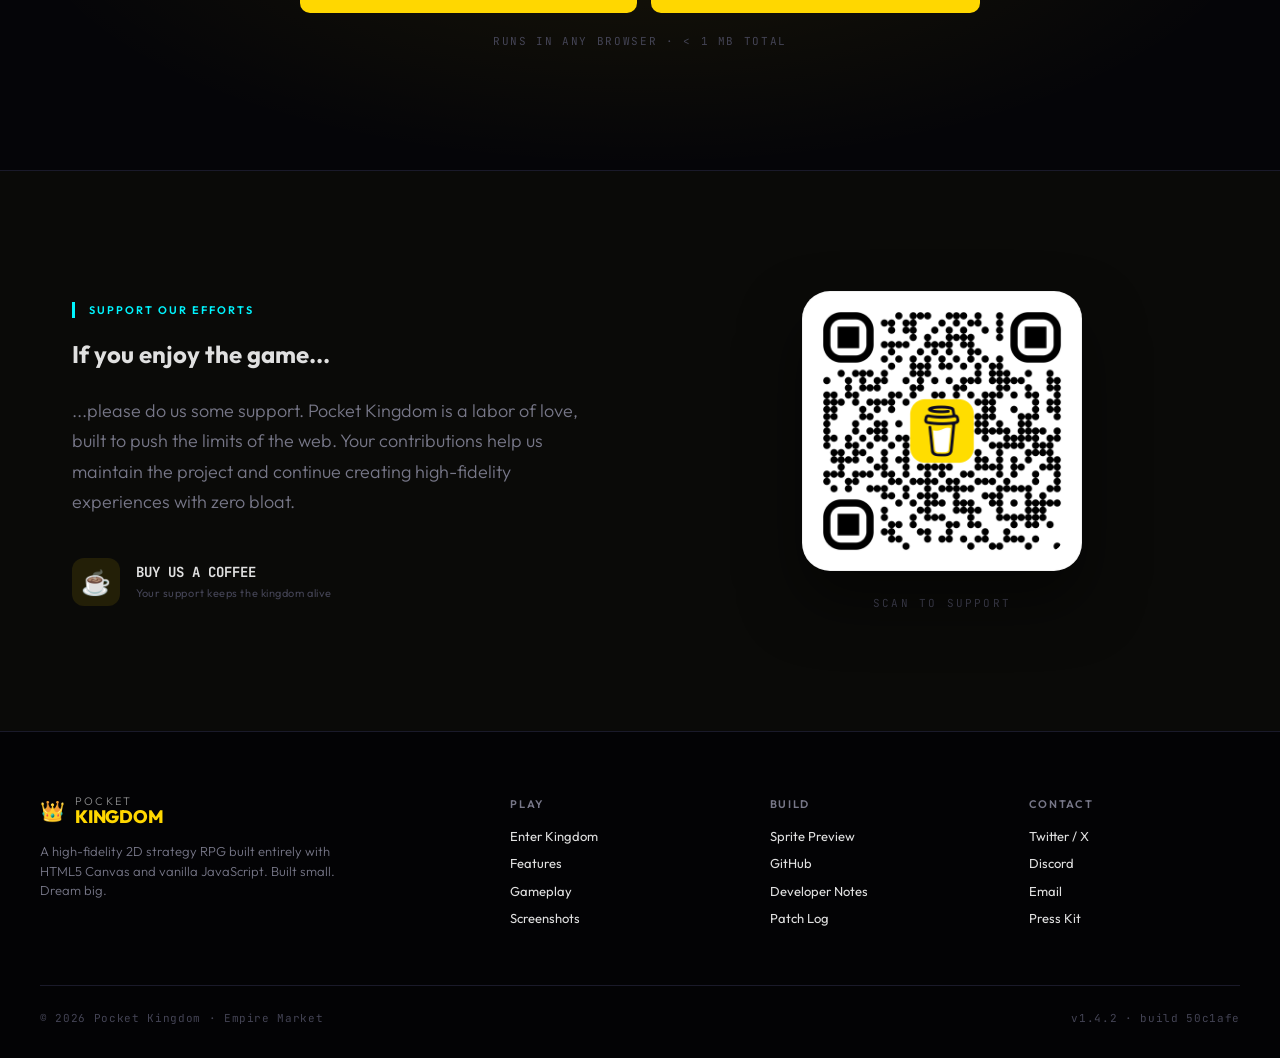
==== commit 69a65ab8: "added google analytic code in landing page" ====
--- a/landing.html
+++ b/landing.html
@@ -4,6 +4,16 @@
 <meta charset="UTF-8">
 <meta name="viewport" content="width=device-width, initial-scale=1.0">
 <title>Pocket Kingdom — Build small, Dream big.</title>
+<!-- Google tag (gtag.js) -->
+<script async src="https://www.googletagmanager.com/gtag/js?id=G-DLMW8CTLD4"></script>
+<script>
+  window.dataLayer = window.dataLayer || [];
+  function gtag(){dataLayer.push(arguments);}
+  gtag('js', new Date());
+
+  gtag('config', 'G-DLMW8CTLD4');
+</script>
+
 <link href="https://fonts.googleapis.com/css2?family=Outfit:wght@300;400;600;800&family=JetBrains+Mono:wght@400;700&display=swap" rel="stylesheet">
 <style>
   :root {
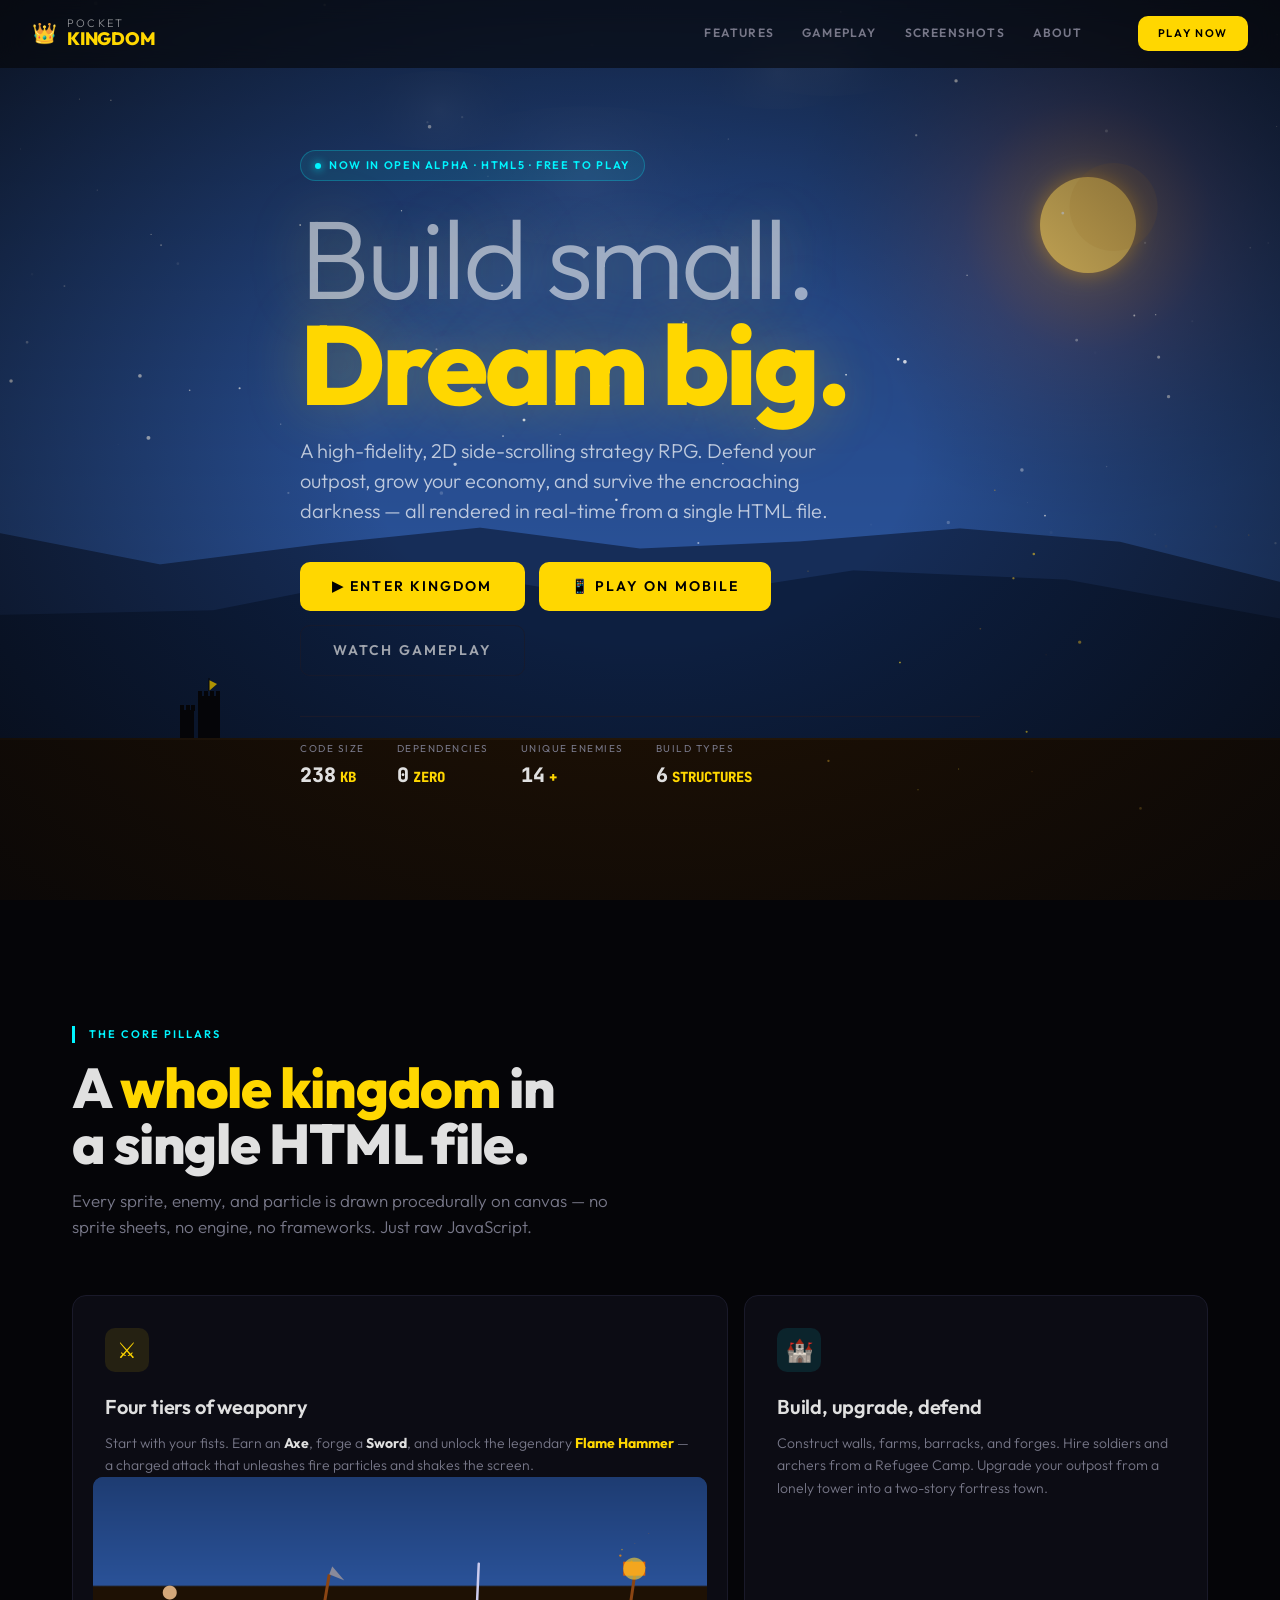
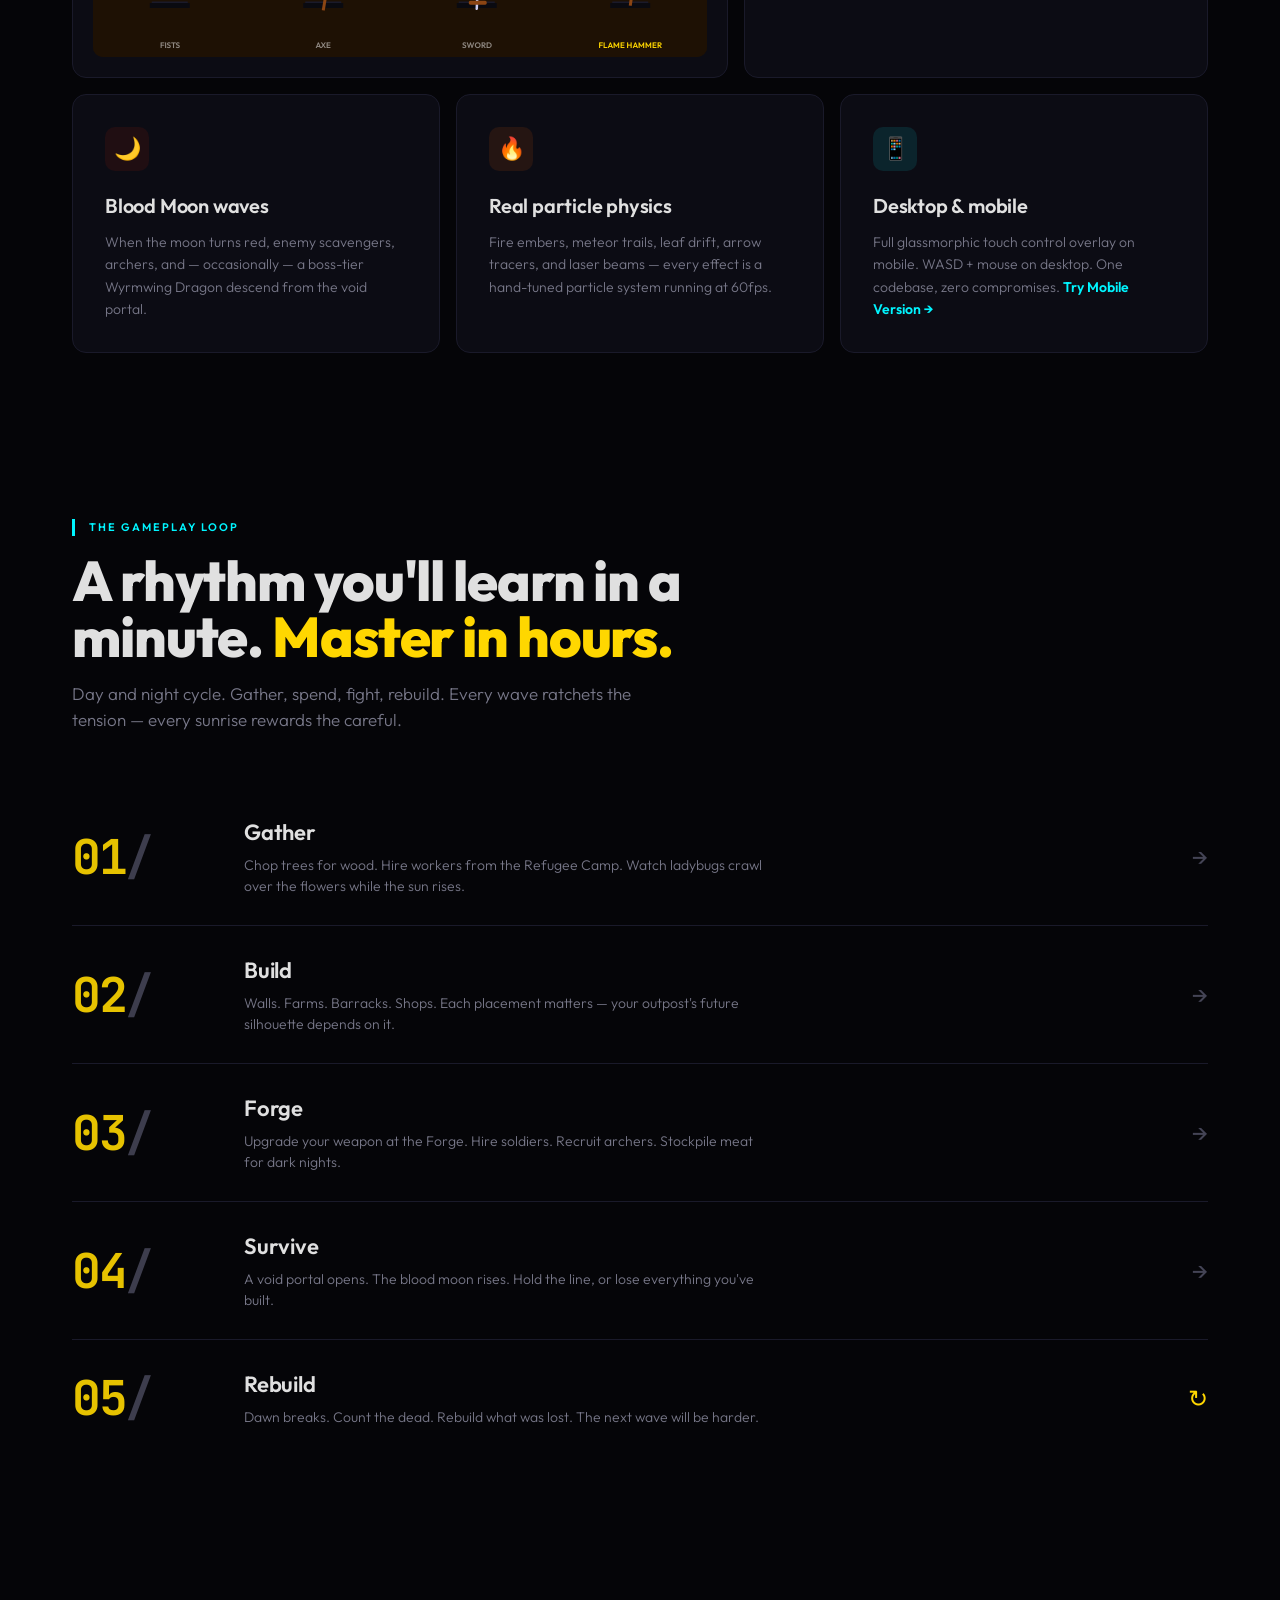
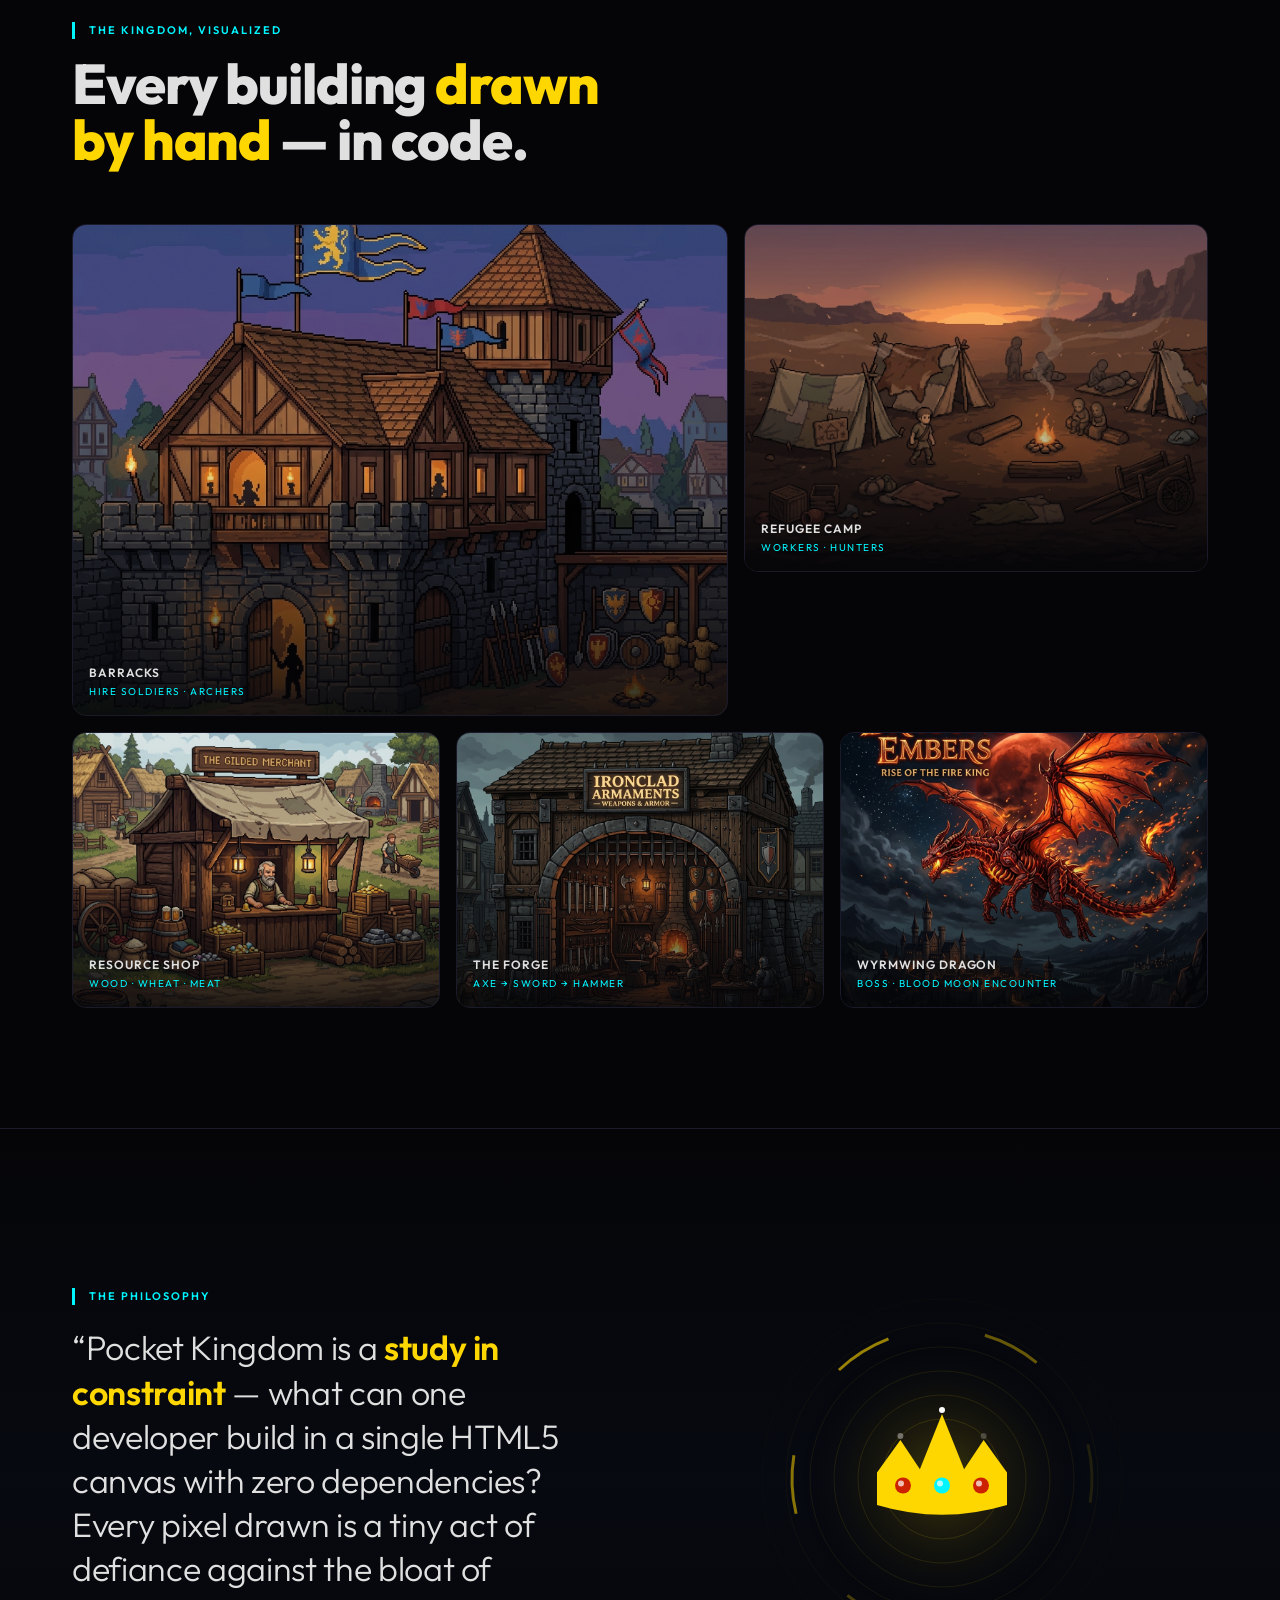
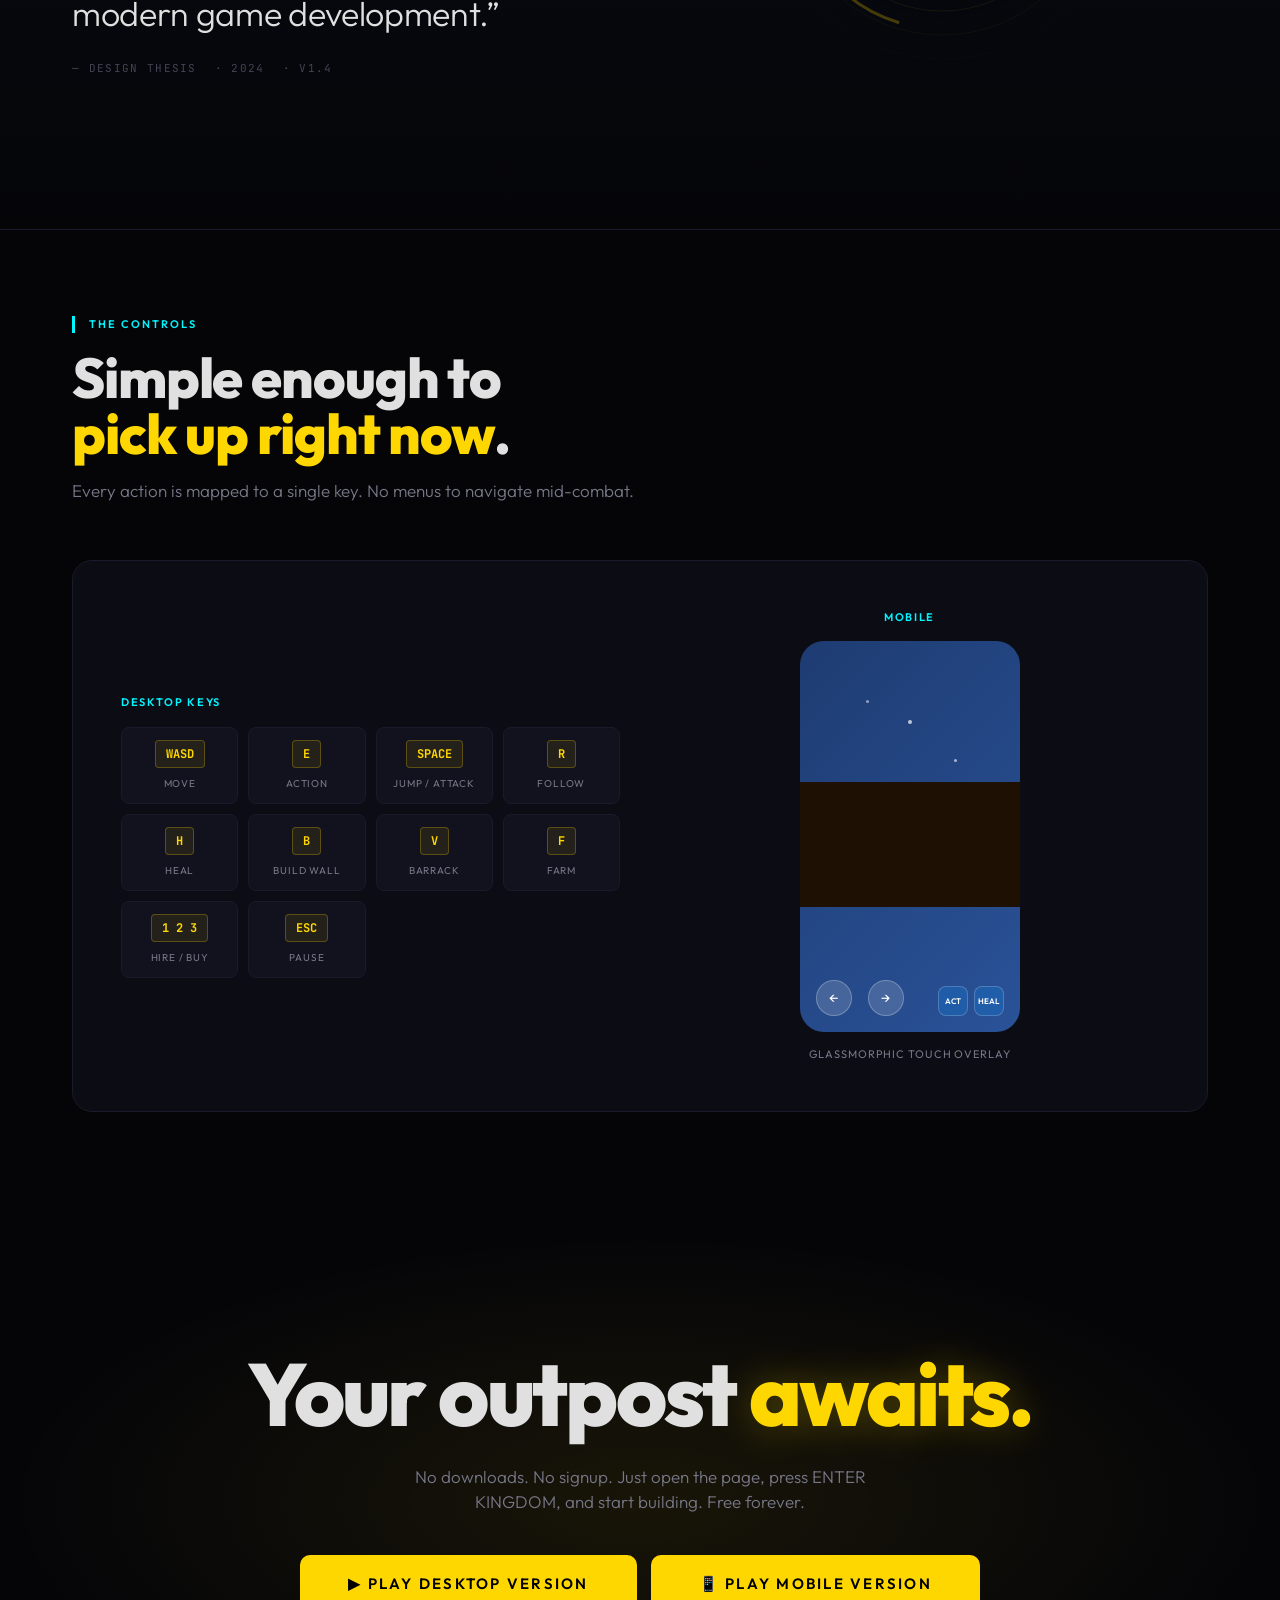
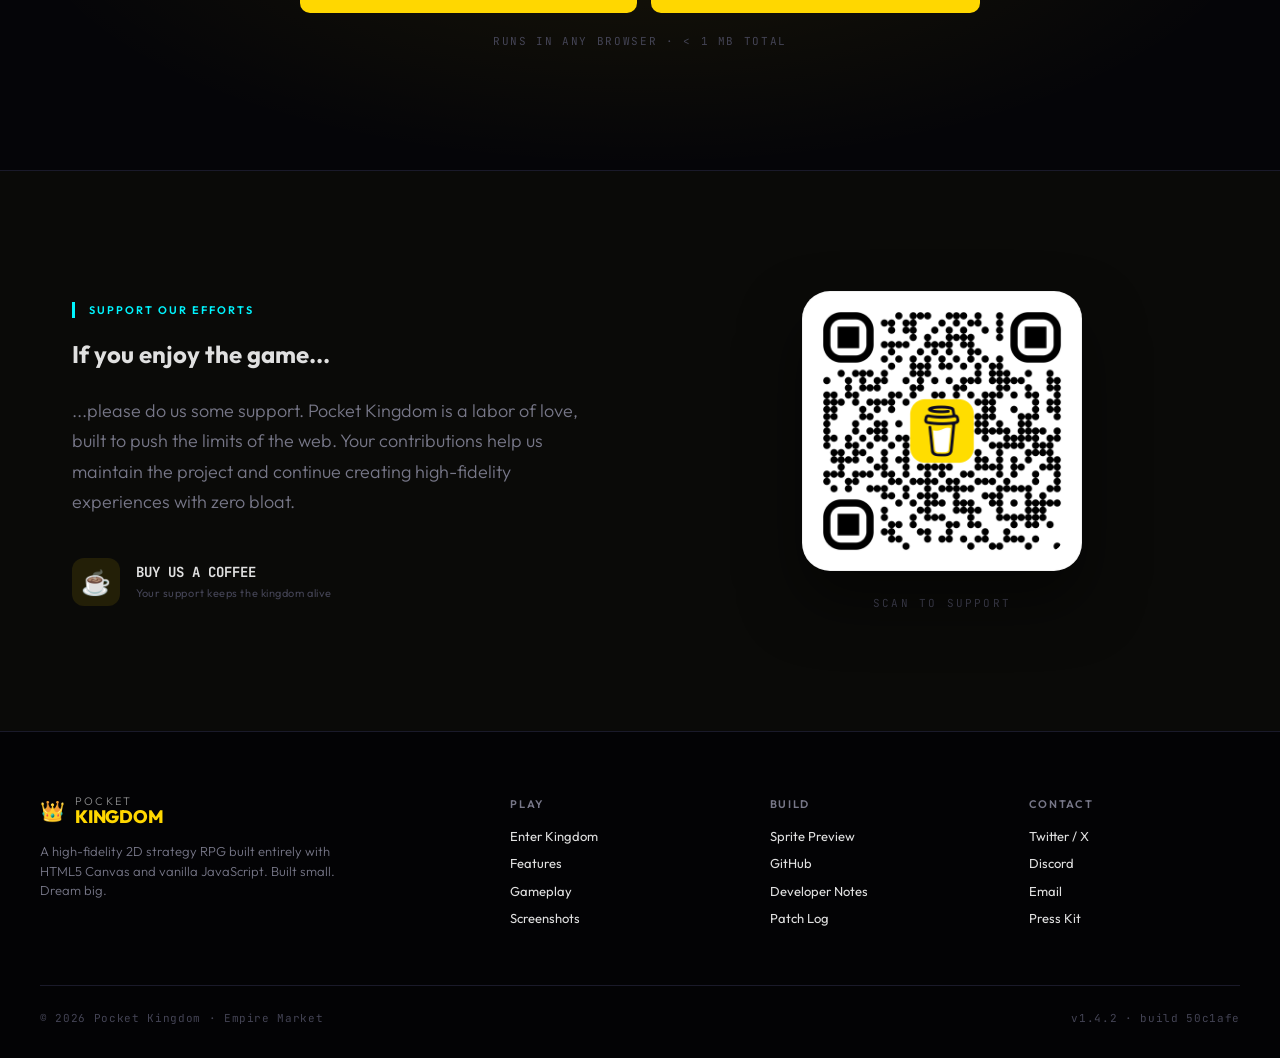
==== commit 114a8f33: "feat: integrate Wyrmwing dragon boss with supporting documentation and mobile UI updates" ====
--- a/landing.html
+++ b/landing.html
@@ -449,7 +449,7 @@
       <div class="feature feature-b">
         <div class="feature-icon blood">🌙</div>
         <h3>Blood Moon waves</h3>
-        <p>When the moon turns red, enemy scavengers, archers, and — occasionally — a boss-tier Emerald Mecha Dragon descend from the void portal.</p>
+        <p>When the moon turns red, enemy scavengers, archers, and — occasionally — a boss-tier Wyrmwing Dragon descend from the void portal.</p>
       </div>
       <div class="feature feature-c">
         <div class="feature-icon fire">🔥</div>
@@ -545,9 +545,9 @@
       </div>
       <div class="shot shot-e">
         <div style="width:100%;height:100%;background:linear-gradient(180deg,#1e3c72 0%,#2a5298 55%,#1e1104 55%,#1e1104 100%);position:relative" id="dragonShot">
-          <div style="position:absolute;inset:0;display:flex;align-items:center;justify-content:center;font-size:60px">🐉</div>
-        </div>
-        <div class="shot-caption">Emerald Mecha Dragon<small>BOSS · BLOOD MOON ENCOUNTER</small></div>
+          <img src="assets/wyrmwing_boss.png" alt="Wyrmwing Dragon Boss" style="width:100%;height:100%;object-fit:cover">
+        </div>
+        <div class="shot-caption">Wyrmwing Dragon<small>BOSS · BLOOD MOON ENCOUNTER</small></div>
       </div>
     </div>
   </div>
@@ -1034,7 +1034,6 @@
   }
   loop(0);
 })();
-
 </script>
 </body>
 </html>
